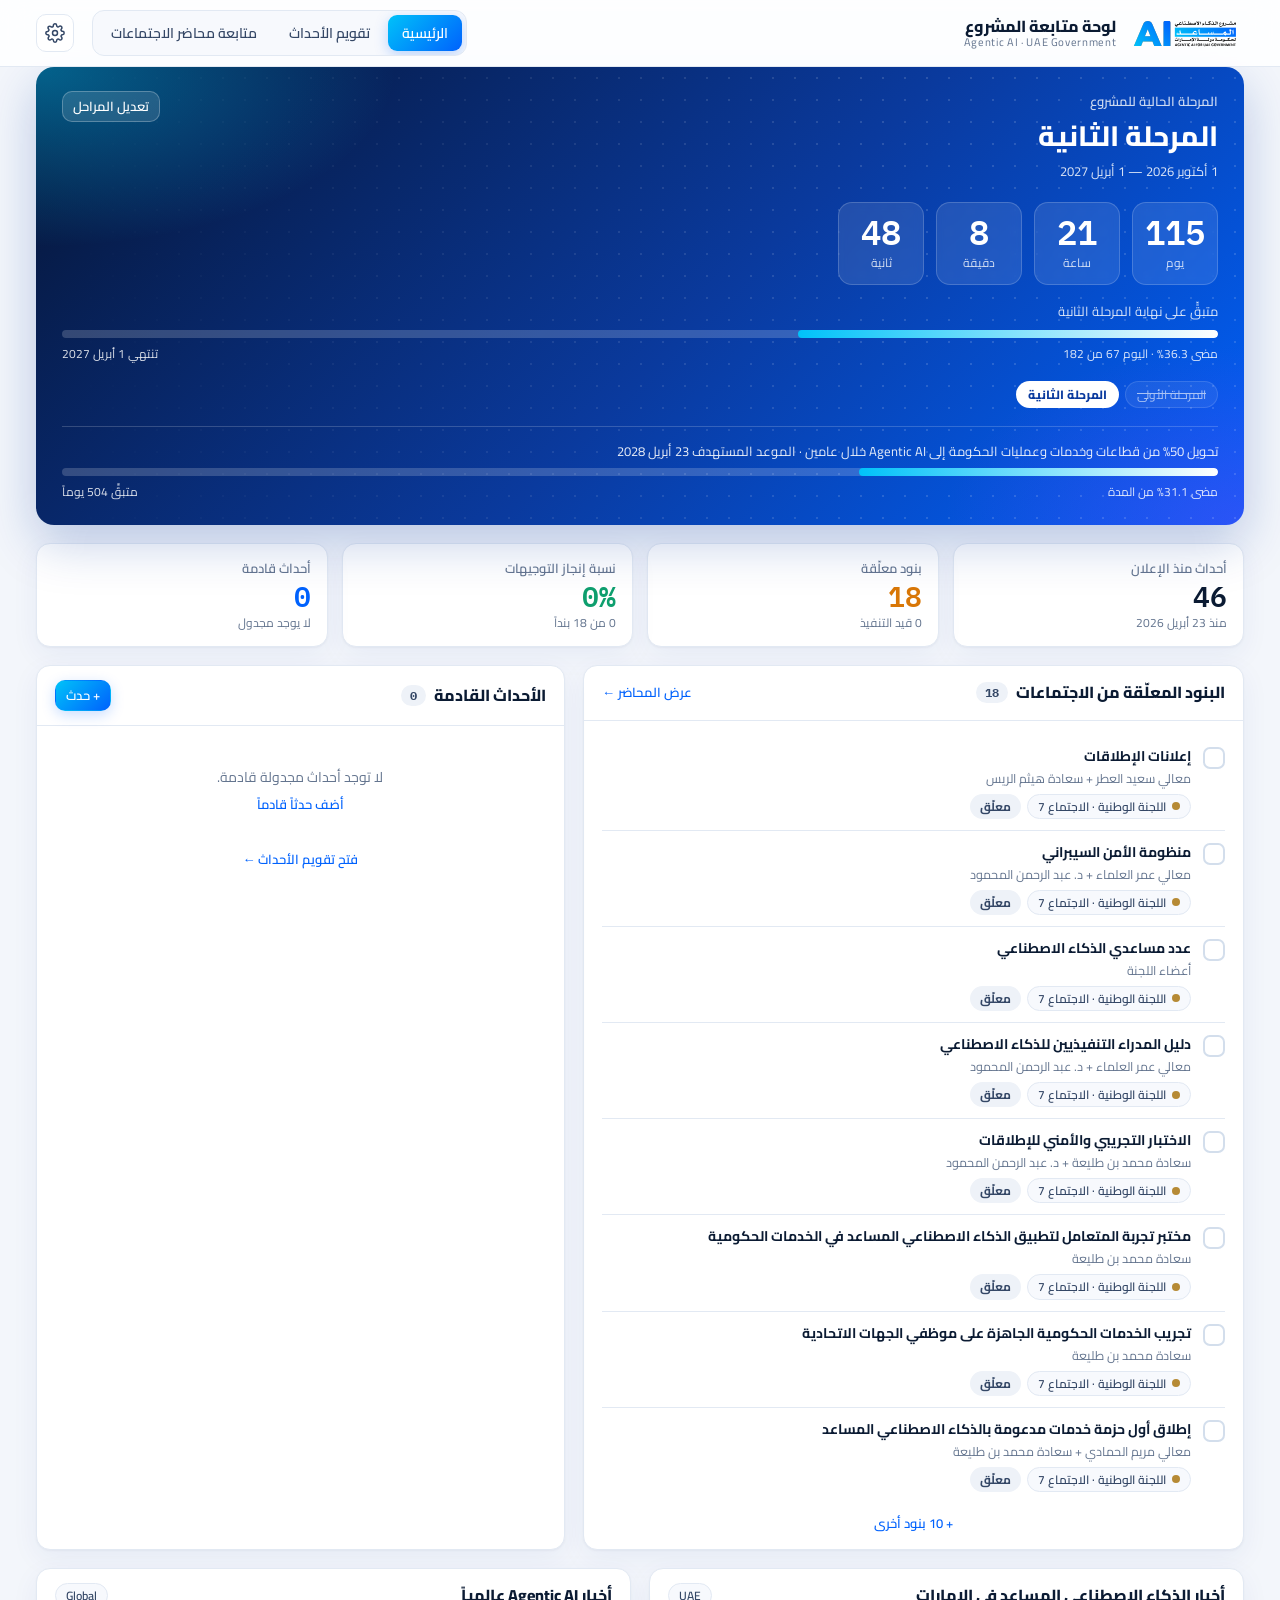
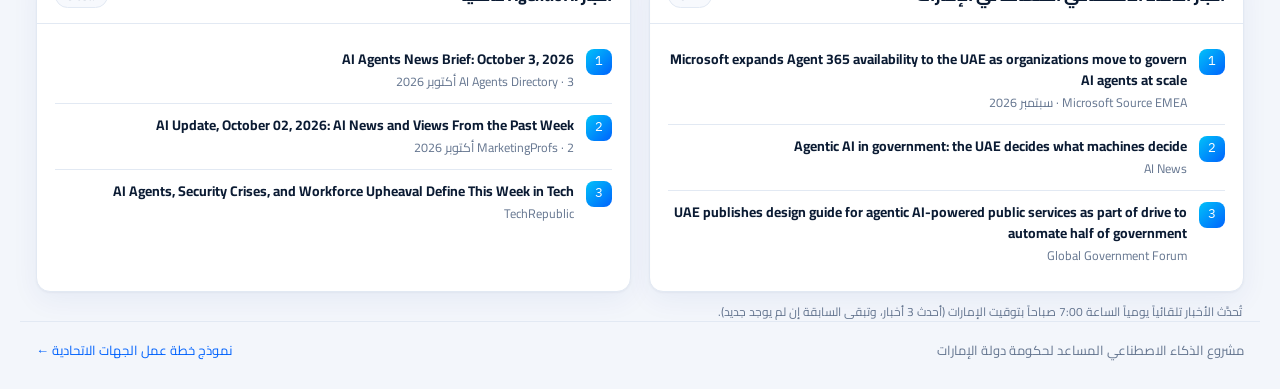
==== index.html @ 9e92b7e0 "Add Agentic AI project dashboard: events calendar, meeting minutes tracker, daily news - Dashboard w" ====
<!DOCTYPE html>
<html lang="ar" dir="rtl">
<head>
<meta charset="UTF-8">
<meta name="viewport" content="width=device-width, initial-scale=1.0">
<title>لوحة متابعة الذكاء الاصطناعي المساعد</title>
<meta name="description" content="لوحة متابعة مشروع الذكاء الاصطناعي المساعد لحكومة دولة الإمارات: تقويم الأحداث، متابعة محاضر الاجتماعات، والأخبار.">
<link rel="icon" href="assets/logo.svg" type="image/svg+xml">
<link rel="preconnect" href="https://fonts.googleapis.com">
<link rel="preconnect" href="https://fonts.gstatic.com" crossorigin>
<link href="https://fonts.googleapis.com/css2?family=Cairo:wght@400;500;600;700;800&family=IBM+Plex+Mono:wght@500;600&display=swap" rel="stylesheet">
<link rel="stylesheet" href="assets/app.css">
</head>
<body>

<header class="topbar">
  <div class="topbar-inner">
    <a class="brand" href="#dashboard" aria-label="الرئيسية">
      <img src="assets/logo.svg" alt="مشروع الذكاء الاصطناعي المساعد">
      <span class="brand-text">
        <strong>لوحة متابعة المشروع</strong>
        <small>Agentic AI · UAE Government</small>
      </span>
    </a>
    <nav class="tabs" role="tablist">
      <a href="#dashboard" data-tab="dashboard">الرئيسية</a>
      <a href="#calendar" data-tab="calendar">تقويم الأحداث</a>
      <a href="#minutes" data-tab="minutes">متابعة محاضر الاجتماعات</a>
    </nav>
    <div class="top-actions">
      <span id="syncBadge" class="sync-badge" hidden></span>
      <button class="icon-btn" id="settingsBtn" title="الإعدادات والبيانات" aria-label="الإعدادات">
        <svg viewBox="0 0 24 24" width="20" height="20" fill="none" stroke="currentColor" stroke-width="1.8" stroke-linecap="round" stroke-linejoin="round"><circle cx="12" cy="12" r="3"/><path d="M19.4 15a1.65 1.65 0 0 0 .33 1.82l.06.06a2 2 0 1 1-2.83 2.83l-.06-.06a1.65 1.65 0 0 0-1.82-.33 1.65 1.65 0 0 0-1 1.51V21a2 2 0 1 1-4 0v-.09a1.65 1.65 0 0 0-1-1.51 1.65 1.65 0 0 0-1.82.33l-.06.06a2 2 0 1 1-2.83-2.83l.06-.06a1.65 1.65 0 0 0 .33-1.82 1.65 1.65 0 0 0-1.51-1H3a2 2 0 1 1 0-4h.09a1.65 1.65 0 0 0 1.51-1 1.65 1.65 0 0 0-.33-1.82l-.06-.06a2 2 0 1 1 2.83-2.83l.06.06a1.65 1.65 0 0 0 1.82.33h.08a1.65 1.65 0 0 0 1-1.51V3a2 2 0 1 1 4 0v.09a1.65 1.65 0 0 0 1 1.51 1.65 1.65 0 0 0 1.82-.33l.06-.06a2 2 0 1 1 2.83 2.83l-.06.06a1.65 1.65 0 0 0-.33 1.82v.08a1.65 1.65 0 0 0 1.51 1H21a2 2 0 1 1 0 4h-.09a1.65 1.65 0 0 0-1.51 1z"/></svg>
      </button>
    </div>
  </div>
</header>

<main id="app" class="wrap">
  <div class="loading">جارٍ التحميل…</div>
</main>

<footer class="foot wrap">
  <span>مشروع الذكاء الاصطناعي المساعد لحكومة دولة الإمارات</span>
  <a href="workflow-form.html">نموذج خطة عمل الجهات الاتحادية ←</a>
</footer>

<dialog id="modal"><form method="dialog" id="modalForm"></form></dialog>
<div id="toast" role="status" aria-live="polite"></div>

<script src="assets/app.js"></script>
</body>
</html>
---- assets/app.css ----
:root{
  --cyan:#00C2F9; --blue:#0062FD; --deep:#0A3A9E;
  --grad:linear-gradient(135deg,#00C2F9 0%,#0062FD 100%);
  --gold:#B68A35;
  --bg:#F3F6FB; --surface:#FFFFFF; --surface-2:#F7F9FD;
  --ink:#0B1B33; --ink-2:#344766; --muted:#64758F;
  --line:#E2E9F3; --line-2:#D3DEEC;
  --ok:#0E9F6E; --warn:#D97706; --danger:#DC2626;
  --ok-bg:#E7F7F0; --warn-bg:#FEF3E2; --pend-bg:#EEF2F8;
  --shadow:0 1px 2px rgba(11,27,51,.04),0 8px 28px rgba(10,58,158,.06);
  --radius:14px;
  --c-national:#B68A35; --c-ministry:#0A3A9E; --c-workshop:#0891B2;
  --c-launch:#0E9F6E; --c-milestone:#7C3AED; --c-event:#EA580C; --c-other:#64748B;
  --sans:'Cairo','Segoe UI',Tahoma,sans-serif;
  --mono:'IBM Plex Mono',ui-monospace,monospace;
  color-scheme:light;
}
@media (prefers-color-scheme:dark){
  :root:not([data-theme="light"]){
    --bg:#070E1C; --surface:#0E1A30; --surface-2:#12213B;
    --ink:#E7EEF9; --ink-2:#BCCAE0; --muted:#8597B3;
    --line:#1E2E4A; --line-2:#29405F;
    --ok-bg:rgba(14,159,110,.16); --warn-bg:rgba(217,119,6,.18); --pend-bg:#17284A;
    --shadow:0 1px 2px rgba(0,0,0,.3),0 8px 28px rgba(0,0,0,.25);
    --c-ministry:#4C7DF0; --c-national:#D3A852; --c-milestone:#A78BFA; --c-other:#94A3B8;
    color-scheme:dark;
  }
}
:root[data-theme="dark"]{
  --bg:#070E1C; --surface:#0E1A30; --surface-2:#12213B;
  --ink:#E7EEF9; --ink-2:#BCCAE0; --muted:#8597B3;
  --line:#1E2E4A; --line-2:#29405F;
  --ok-bg:rgba(14,159,110,.16); --warn-bg:rgba(217,119,6,.18); --pend-bg:#17284A;
  --shadow:0 1px 2px rgba(0,0,0,.3),0 8px 28px rgba(0,0,0,.25);
  --c-ministry:#4C7DF0; --c-national:#D3A852; --c-milestone:#A78BFA; --c-other:#94A3B8;
  color-scheme:dark;
}

*{box-sizing:border-box}
html{scroll-behavior:smooth}
body{margin:0;font-family:var(--sans);background:var(--bg);color:var(--ink);font-size:15px;line-height:1.6;-webkit-font-smoothing:antialiased}
a{color:var(--blue)}
button,input,select,textarea{font:inherit;color:inherit}
.wrap{max-width:1240px;margin:0 auto;padding:0 16px}
.num{font-family:var(--mono);font-variant-numeric:tabular-nums}
[hidden]{display:none!important}

/* ---------- top bar ---------- */
.topbar{position:sticky;top:0;z-index:40;background:color-mix(in srgb,var(--surface) 86%,transparent);backdrop-filter:blur(14px) saturate(160%);-webkit-backdrop-filter:blur(14px) saturate(160%);border-bottom:1px solid var(--line)}
.topbar-inner{max-width:1240px;margin:0 auto;padding:10px 16px;display:flex;align-items:center;gap:18px;flex-wrap:wrap}
.brand{display:flex;align-items:center;gap:12px;text-decoration:none;color:var(--ink);min-width:0}
.brand img{height:40px;width:auto}
.brand-text{display:flex;flex-direction:column;line-height:1.25}
.brand-text strong{font-size:16px;font-weight:800}
.brand-text small{font-size:11px;color:var(--muted);letter-spacing:.06em;direction:ltr;text-align:right}
.tabs{display:flex;gap:4px;background:var(--surface-2);border:1px solid var(--line);padding:4px;border-radius:12px;margin-inline-start:auto;overflow-x:auto;max-width:100%}
.tabs a{white-space:nowrap;text-decoration:none;color:var(--ink-2);font-weight:600;font-size:14px;padding:7px 14px;border-radius:9px;transition:background .15s,color .15s}
.tabs a:hover{color:var(--ink)}
.tabs a.active{background:var(--grad);color:#fff;box-shadow:0 4px 14px rgba(0,98,253,.25)}
.top-actions{display:flex;align-items:center;gap:8px}
.icon-btn{display:inline-grid;place-items:center;width:38px;height:38px;border-radius:10px;border:1px solid var(--line);background:var(--surface);color:var(--ink-2);cursor:pointer}
.icon-btn:hover{color:var(--blue);border-color:var(--line-2)}
.sync-badge{font-size:12px;padding:3px 10px;border-radius:99px;background:var(--pend-bg);color:var(--muted);white-space:nowrap}
.sync-badge.ok{background:var(--ok-bg);color:var(--ok)}
.sync-badge.err{background:#FDECEC;color:var(--danger)}

main{padding-top:22px;padding-bottom:30px;min-height:70vh}
.loading{padding:80px 0;text-align:center;color:var(--muted)}
.foot{display:flex;justify-content:space-between;gap:12px;flex-wrap:wrap;padding-top:18px;padding-bottom:28px;border-top:1px solid var(--line);color:var(--muted);font-size:13px}
.foot a{text-decoration:none}

/* ---------- generic ---------- */
.page-head{display:flex;align-items:flex-end;justify-content:space-between;gap:14px;flex-wrap:wrap;margin-bottom:18px}
.page-head h1{margin:0;font-size:24px;font-weight:800;line-height:1.3}
.page-head p{margin:2px 0 0;color:var(--muted);font-size:14px}
.card{background:var(--surface);border:1px solid var(--line);border-radius:var(--radius);box-shadow:var(--shadow)}
.card-h{display:flex;align-items:center;justify-content:space-between;gap:10px;padding:14px 18px;border-bottom:1px solid var(--line)}
.card-h h2{margin:0;font-size:16px;font-weight:800;display:flex;align-items:center;gap:8px}
.card-b{padding:14px 18px}
.count{font-family:var(--mono);font-size:12px;background:var(--pend-bg);color:var(--ink-2);border-radius:99px;padding:1px 9px}
.btn{display:inline-flex;align-items:center;gap:6px;border:1px solid var(--line-2);background:var(--surface);color:var(--ink);padding:7px 14px;border-radius:10px;font-weight:600;font-size:14px;cursor:pointer;text-decoration:none;white-space:nowrap}
.btn:hover{border-color:var(--blue);color:var(--blue)}
.btn.primary{background:var(--grad);border-color:transparent;color:#fff;box-shadow:0 4px 14px rgba(0,98,253,.22)}
.btn.primary:hover{color:#fff;filter:brightness(1.06)}
.btn.ghost{border-color:transparent;background:transparent;color:var(--blue);padding:6px 8px}
.btn.danger{color:var(--danger)}
.btn.danger:hover{border-color:var(--danger)}
.btn.sm{padding:4px 10px;font-size:13px}
.link{background:none;border:0;color:var(--blue);cursor:pointer;font-weight:600;padding:0;font-size:13px;text-decoration:none}
.empty{color:var(--muted);text-align:center;padding:26px 10px;font-size:14px}
.grid{display:grid;gap:18px}
.chip{display:inline-flex;align-items:center;gap:6px;font-size:12px;font-weight:600;padding:2px 10px;border-radius:99px;border:1px solid var(--line);background:var(--surface-2);color:var(--ink-2);white-space:nowrap}
.dot{width:8px;height:8px;border-radius:50%;flex:0 0 8px;background:var(--c,var(--c-other))}

/* ---------- dashboard ---------- */
.hero{position:relative;overflow:hidden;border-radius:18px;color:#fff;padding:24px 26px;background:
  radial-gradient(600px 300px at 0% 0%,rgba(0,194,249,.45),transparent 60%),
  radial-gradient(500px 300px at 100% 100%,rgba(124,58,237,.35),transparent 60%),
  linear-gradient(135deg,#061433 0%,#0A3A9E 55%,#0062FD 100%);
  box-shadow:0 18px 50px rgba(10,58,158,.25)}
.hero::after{content:"";position:absolute;inset:0;background-image:radial-gradient(rgba(255,255,255,.14) 1px,transparent 1px);background-size:22px 22px;mask-image:linear-gradient(90deg,transparent,#000 70%);pointer-events:none}
.hero>*{position:relative;z-index:1}
.hero-top{display:flex;justify-content:space-between;align-items:flex-start;gap:16px;flex-wrap:wrap}
.hero .eyebrow{font-size:13px;opacity:.8;font-weight:600}
.hero h2{margin:2px 0 0;font-size:28px;font-weight:800}
.hero .range{font-size:13px;opacity:.85;margin-top:2px}
.hero .edit{background:rgba(255,255,255,.12);border:1px solid rgba(255,255,255,.25);color:#fff}
.hero .edit:hover{background:rgba(255,255,255,.2);color:#fff;border-color:rgba(255,255,255,.45)}
.countdown{display:flex;gap:12px;margin:20px 0 16px;flex-wrap:wrap}
.cd-unit{min-width:86px;background:rgba(255,255,255,.1);border:1px solid rgba(255,255,255,.18);border-radius:14px;padding:10px 12px;text-align:center;backdrop-filter:blur(4px)}
.cd-unit b{display:block;font-family:var(--mono);font-size:34px;line-height:1.1;font-weight:600;font-variant-numeric:tabular-nums}
.cd-unit span{font-size:12px;opacity:.8}
.cd-label{font-size:13px;opacity:.85;margin-top:14px}
.bar{height:8px;border-radius:99px;background:rgba(255,255,255,.18);overflow:hidden}
.bar>i{display:block;height:100%;border-radius:99px;background:linear-gradient(90deg,#00C2F9,#fff)}
.bar-meta{display:flex;justify-content:space-between;font-size:12px;opacity:.85;margin-top:6px}
.stages-track{display:flex;gap:6px;margin-top:18px;flex-wrap:wrap}
.stage-pill{font-size:12px;padding:3px 11px;border-radius:99px;background:rgba(255,255,255,.1);border:1px solid rgba(255,255,255,.2)}
.stage-pill.done{opacity:.65;text-decoration:line-through}
.stage-pill.now{background:#fff;color:var(--deep);font-weight:800}
.target{margin-top:18px;padding-top:14px;border-top:1px solid rgba(255,255,255,.18)}
.target .t{font-size:13px;opacity:.9;margin-bottom:6px}

.kpis{display:grid;grid-template-columns:repeat(4,1fr);gap:14px;margin:18px 0}
.kpi{padding:14px 16px}
.kpi .v{font-family:var(--mono);font-size:28px;font-weight:600;line-height:1.2}
.kpi .l{color:var(--muted);font-size:13px;font-weight:600}
.kpi .s{font-size:12px;color:var(--muted)}
.dash-cols{display:grid;grid-template-columns:1.25fr 1fr;gap:18px}
.news-cols{display:grid;grid-template-columns:1fr 1fr;gap:18px;margin-top:18px}

/* lists */
.list{list-style:none;margin:0;padding:0}
.list>li{display:flex;gap:12px;padding:11px 0;border-bottom:1px solid var(--line);align-items:flex-start}
.list>li:last-child{border-bottom:0}
.li-main{flex:1;min-width:0}
.li-title{font-weight:700;font-size:14px;line-height:1.5}
.li-sub{color:var(--muted);font-size:12.5px;margin-top:2px}
.li-meta{display:flex;gap:6px;flex-wrap:wrap;margin-top:5px}
.datebox{flex:0 0 52px;text-align:center;border-radius:10px;border:1px solid var(--line);background:var(--surface-2);padding:4px 0;line-height:1.15}
.datebox b{display:block;font-family:var(--mono);font-size:19px}
.datebox span{font-size:11px;color:var(--muted)}
.in-days{font-size:12px;font-weight:700;color:var(--blue);white-space:nowrap}
.news-item{display:block;text-decoration:none;color:inherit}
.news-item:hover .li-title{color:var(--blue)}
.news-n{flex:0 0 26px;height:26px;border-radius:8px;display:grid;place-items:center;background:var(--grad);color:#fff;font-family:var(--mono);font-size:13px}
.flag{font-size:18px}

/* checkbox */
.tick{appearance:none;-webkit-appearance:none;flex:0 0 22px;width:22px;height:22px;margin:1px 0 0;border-radius:7px;border:2px solid var(--line-2);background:var(--surface);cursor:pointer;display:grid;place-items:center;transition:all .15s}
.tick:hover{border-color:var(--blue)}
.tick:checked{background:var(--ok);border-color:var(--ok)}
.tick:checked::after{content:"";width:6px;height:11px;border:solid #fff;border-width:0 2.5px 2.5px 0;transform:rotate(45deg) translate(-1px,-1px)}
.tick:focus-visible{outline:2px solid var(--blue);outline-offset:2px}

.status{font-size:12px;font-weight:700;padding:2px 10px;border-radius:99px;border:0;cursor:pointer;white-space:nowrap}
.status.pending{background:var(--pend-bg);color:var(--ink-2)}
.status.progress{background:var(--warn-bg);color:var(--warn)}
.status.done{background:var(--ok-bg);color:var(--ok)}

/* ---------- calendar ---------- */
.cal-toolbar{display:flex;align-items:center;gap:10px;flex-wrap:wrap;margin-bottom:14px}
.cal-nav{display:flex;align-items:center;gap:6px}
.cal-nav h2{margin:0 6px;font-size:20px;font-weight:800;min-width:150px;text-align:center}
.seg{display:inline-flex;border:1px solid var(--line);border-radius:10px;overflow:hidden;background:var(--surface)}
.seg button{border:0;background:none;padding:6px 12px;cursor:pointer;font-weight:600;font-size:13px;color:var(--ink-2)}
.seg button.on{background:var(--pend-bg);color:var(--blue)}
.spacer{flex:1}
.month-strip{display:flex;gap:6px;overflow-x:auto;padding-bottom:6px;margin-bottom:12px}
.month-strip button{border:1px solid var(--line);background:var(--surface);border-radius:10px;padding:5px 12px;cursor:pointer;font-weight:600;font-size:13px;white-space:nowrap;color:var(--ink-2)}
.month-strip button .num{font-size:11px;color:var(--muted);margin-inline-start:6px;background:var(--pend-bg);border-radius:99px;padding:0 6px}
.month-strip button.on{border-color:var(--blue);color:var(--blue);background:color-mix(in srgb,var(--blue) 8%,var(--surface))}
.filters{display:flex;gap:6px;flex-wrap:wrap;margin-bottom:14px}
.filters .chip{cursor:pointer;user-select:none}
.filters .chip.off{opacity:.45}
.cal-layout{display:grid;grid-template-columns:1fr 330px;gap:18px;align-items:start}
.cal-grid{display:grid;grid-template-columns:repeat(7,1fr)}
.cal-dow{padding:8px;text-align:center;font-size:12px;font-weight:700;color:var(--muted);border-bottom:1px solid var(--line)}
.cal-cell{min-height:104px;border-bottom:1px solid var(--line);border-inline-start:1px solid var(--line);padding:6px;cursor:pointer;position:relative;transition:background .12s;min-width:0}
.cal-cell:nth-child(7n+1){border-inline-start:0}
.cal-cell:hover{background:var(--surface-2)}
.cal-cell.out{background:repeating-linear-gradient(135deg,transparent 0 6px,color-mix(in srgb,var(--line) 45%,transparent) 6px 7px);cursor:default}
.cal-cell.sel{background:color-mix(in srgb,var(--blue) 7%,var(--surface));box-shadow:inset 0 0 0 2px var(--blue)}
.cal-cell .d{font-family:var(--mono);font-size:13px;font-weight:600;color:var(--ink-2);display:inline-grid;place-items:center;width:26px;height:26px;border-radius:50%}
.cal-cell.today .d{background:var(--grad);color:#fff}
.cal-ev{display:block;font-size:11.5px;line-height:1.35;padding:2px 6px;margin-top:3px;border-radius:6px;background:color-mix(in srgb,var(--c) 13%,transparent);border-inline-start:3px solid var(--c);color:var(--ink);overflow:hidden;white-space:nowrap;text-overflow:ellipsis}
.cal-more{font-size:11px;color:var(--muted);margin-top:2px}
.cal-dots{display:none;gap:3px;flex-wrap:wrap;margin-top:4px}
.side-list .ev{display:flex;gap:10px;padding:10px 0;border-bottom:1px solid var(--line);cursor:pointer}
.side-list .ev:last-child{border-bottom:0}
.side-list .ev:hover .li-title{color:var(--blue)}
.ev-bar{flex:0 0 4px;border-radius:4px;background:var(--c)}
.timeline-month{margin-bottom:18px}
.timeline-month h3{margin:0;padding:10px 18px;font-size:16px;font-weight:800;color:#fff;background:var(--grad);border-radius:var(--radius) var(--radius) 0 0;display:flex;justify-content:space-between}
.timeline-month .card{border-radius:0 0 var(--radius) var(--radius);border-top:0}
.tl-row{display:flex;gap:14px;padding:11px 18px;border-bottom:1px solid var(--line);cursor:pointer;align-items:flex-start}
.tl-row:last-child{border-bottom:0}
.tl-row:hover{background:var(--surface-2)}
.tl-row.future{background:color-mix(in srgb,var(--cyan) 6%,transparent)}
.tl-day{flex:0 0 52px;font-family:var(--mono);font-size:20px;font-weight:600;color:var(--blue);line-height:1.2}

/* ---------- minutes ---------- */
.subtabs{display:flex;gap:8px;margin-bottom:14px;flex-wrap:wrap}
.subtabs button{display:flex;align-items:center;gap:8px;border:1px solid var(--line);background:var(--surface);padding:9px 16px;border-radius:12px;cursor:pointer;font-weight:700;font-size:14px;color:var(--ink-2)}
.subtabs button.on{border-color:transparent;background:var(--grad);color:#fff}
.subtabs button.on .count{background:rgba(255,255,255,.22);color:#fff}
.min-toolbar{display:flex;gap:10px;align-items:center;flex-wrap:wrap;margin-bottom:14px}
.search{flex:1 1 220px;max-width:340px;border:1px solid var(--line);background:var(--surface);border-radius:10px;padding:7px 12px}
.meeting{margin-bottom:18px}
.meeting-h{padding:16px 18px;border-bottom:1px solid var(--line);display:flex;gap:16px;align-items:flex-start;justify-content:space-between;flex-wrap:wrap}
.meeting-h h3{margin:0;font-size:17px;font-weight:800}
.meeting-h .meta{color:var(--muted);font-size:13px;margin-top:2px}
.prog{min-width:200px;flex:0 1 260px}
.prog .bar{background:var(--pend-bg);height:8px}
.prog .bar>i{background:var(--ok)}
.prog .bar-meta{opacity:1;color:var(--muted)}
details.att{font-size:13px;color:var(--ink-2);margin-top:6px}
details.att summary{cursor:pointer;color:var(--blue);font-weight:600}
.items{list-style:none;margin:0;padding:0}
.item{display:grid;grid-template-columns:22px 30px 1fr auto;gap:12px;padding:13px 18px;border-bottom:1px solid var(--line);align-items:start}
.item:last-child{border-bottom:0}
.item .n{font-family:var(--mono);color:var(--muted);font-size:13px;padding-top:2px}
.item .topic{font-weight:800;font-size:14.5px}
.item .dir{font-size:14px;color:var(--ink-2);margin-top:2px}
.item .owners{font-size:12.5px;color:var(--muted);margin-top:6px;display:flex;gap:6px;align-items:center;flex-wrap:wrap}
.item .note{font-size:12.5px;margin-top:6px;padding:6px 10px;border-radius:8px;background:var(--surface-2);border:1px dashed var(--line-2)}
.item.is-done .topic,.item.is-done .dir{color:var(--muted)}
.item.is-done .topic{text-decoration:line-through;text-decoration-color:var(--ok)}
.item-actions{display:flex;flex-direction:column;align-items:flex-end;gap:6px}
.item-actions .row{display:flex;gap:2px}
.meeting-f{padding:10px 18px;border-top:1px solid var(--line);display:flex;gap:8px;flex-wrap:wrap}

/* ---------- modal ---------- */
dialog{border:1px solid var(--line);border-radius:18px;padding:0;width:min(560px,calc(100vw - 32px));background:var(--surface);color:var(--ink);box-shadow:0 30px 80px rgba(0,0,0,.3)}
dialog::backdrop{background:rgba(6,14,32,.55);backdrop-filter:blur(3px)}
.m-h{padding:16px 20px;border-bottom:1px solid var(--line);display:flex;justify-content:space-between;align-items:center}
.m-h h3{margin:0;font-size:17px;font-weight:800}
.m-b{padding:16px 20px;display:grid;gap:12px;max-height:68vh;overflow:auto}
.m-f{padding:12px 20px;border-top:1px solid var(--line);display:flex;gap:8px;justify-content:flex-end;flex-wrap:wrap}
.m-f .spacer{flex:1}
.field{display:grid;gap:4px}
.field label{font-size:13px;font-weight:700;color:var(--ink-2)}
.field small{color:var(--muted);font-size:12px}
.field input,.field select,.field textarea{width:100%;border:1px solid var(--line-2);background:var(--surface-2);border-radius:10px;padding:8px 11px}
.field input:focus,.field select:focus,.field textarea:focus{outline:2px solid color-mix(in srgb,var(--blue) 40%,transparent);border-color:var(--blue)}
.field textarea{min-height:80px;resize:vertical}
.row2{display:grid;grid-template-columns:1fr 1fr;gap:12px}
.stage-row{display:grid;grid-template-columns:1.3fr 1fr 1fr auto;gap:8px;align-items:end}
.section-t{font-weight:800;font-size:14px;margin-top:6px;padding-top:10px;border-top:1px solid var(--line)}
.hint{font-size:12.5px;color:var(--muted);background:var(--surface-2);border:1px solid var(--line);border-radius:10px;padding:8px 12px}
#toast{position:fixed;bottom:20px;left:50%;transform:translate(-50%,30px);background:var(--ink);color:var(--bg);padding:9px 18px;border-radius:12px;font-size:14px;font-weight:600;opacity:0;pointer-events:none;transition:all .25s;z-index:100}
#toast.show{opacity:1;transform:translate(-50%,0)}

/* ---------- responsive ---------- */
@media (max-width:1000px){
  .dash-cols,.cal-layout{grid-template-columns:1fr}
  .kpis{grid-template-columns:repeat(2,1fr)}
}
@media (max-width:720px){
  .topbar-inner{gap:10px}
  .brand img{height:32px}
  .brand-text small{display:none}
  .tabs{order:3;width:100%;margin:0}
  .tabs a{flex:1;text-align:center;padding:7px 8px;font-size:13px}
  .top-actions{margin-inline-start:auto}
  .news-cols{grid-template-columns:1fr}
  .hero{padding:20px 18px}
  .hero h2{font-size:23px}
  .cd-unit{min-width:0;flex:1;padding:8px 4px}
  .cd-unit b{font-size:24px}
  .countdown{gap:8px}
  .cal-cell{min-height:58px;padding:4px}
  .cal-cell .cal-ev,.cal-cell .cal-more{display:none}
  .cal-cell .cal-dots{display:flex}
  .item{grid-template-columns:22px 1fr;gap:10px;padding:12px 14px}
  .item .n{display:none}
  .item-actions{grid-column:2;flex-direction:row;align-items:center;justify-content:space-between}
  .row2,.stage-row{grid-template-columns:1fr}
  .page-head h1{font-size:21px}
}
@media print{
  .topbar,.foot,.btn,.icon-btn,.item-actions .row,.min-toolbar,.subtabs{display:none!important}
  body{background:#fff}
  .card{box-shadow:none}
}
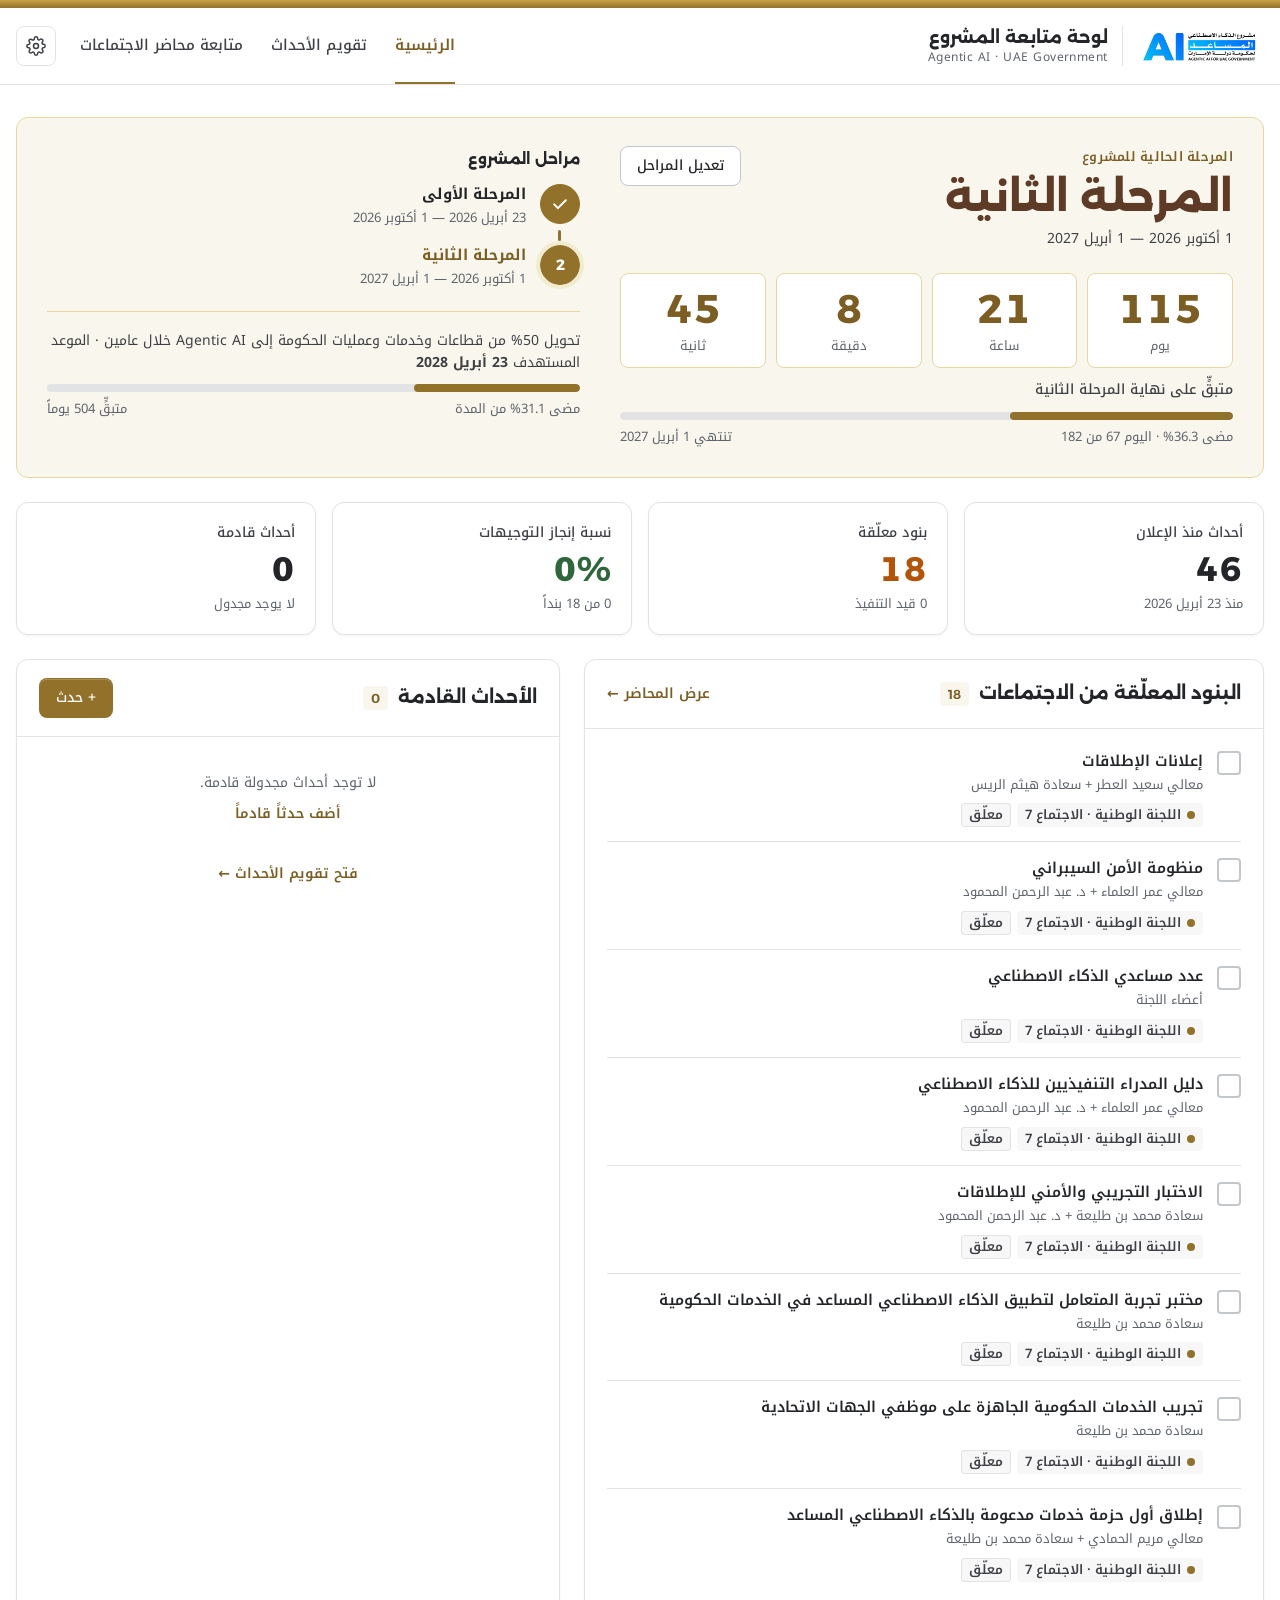
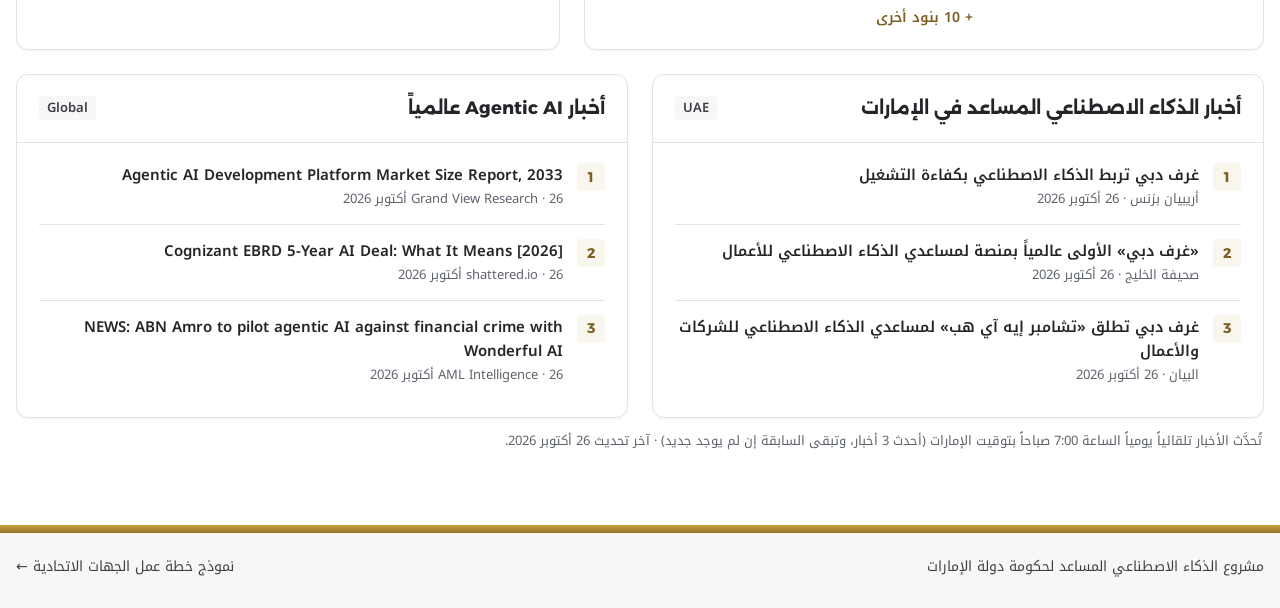
==== commit e4a9f091: "Redesign dashboard to the UAE Government Design System (AEGOV) - AEGOV gold/black palette from @aego" ====
--- a/index.html
+++ b/index.html
@@ -4,11 +4,12 @@
 <meta charset="UTF-8">
 <meta name="viewport" content="width=device-width, initial-scale=1.0">
 <title>لوحة متابعة الذكاء الاصطناعي المساعد</title>
+<meta name="claude:viewport-fit-sides" content="cover">
 <meta name="description" content="لوحة متابعة مشروع الذكاء الاصطناعي المساعد لحكومة دولة الإمارات: تقويم الأحداث، متابعة محاضر الاجتماعات، والأخبار.">
 <link rel="icon" href="assets/logo.svg" type="image/svg+xml">
 <link rel="preconnect" href="https://fonts.googleapis.com">
 <link rel="preconnect" href="https://fonts.gstatic.com" crossorigin>
-<link href="https://fonts.googleapis.com/css2?family=Cairo:wght@400;500;600;700;800&family=IBM+Plex+Mono:wght@500;600&display=swap" rel="stylesheet">
+<link href="https://fonts.googleapis.com/css2?family=Alexandria:wght@400;500;600;700;800&family=Noto+Kufi+Arabic:wght@400;500;600;700&display=swap" rel="stylesheet">
 <link rel="stylesheet" href="assets/app.css">
 </head>
 <body>
@@ -40,9 +41,11 @@
   <div class="loading">جارٍ التحميل…</div>
 </main>
 
-<footer class="foot wrap">
-  <span>مشروع الذكاء الاصطناعي المساعد لحكومة دولة الإمارات</span>
-  <a href="workflow-form.html">نموذج خطة عمل الجهات الاتحادية ←</a>
+<footer class="foot-band">
+  <div class="foot wrap">
+    <span>مشروع الذكاء الاصطناعي المساعد لحكومة دولة الإمارات</span>
+    <a href="workflow-form.html">نموذج خطة عمل الجهات الاتحادية ←</a>
+  </div>
 </footer>
 
 <dialog id="modal"><form method="dialog" id="modalForm"></form></dialog>
--- a/assets/app.css
+++ b/assets/app.css
@@ -1,285 +1,371 @@
+/* Styled after the UAE Government Design System (AEGOV, designsystem.gov.ae, @aegov/design-system 3.x):
+   aegold primary, aeblack neutrals, Alexandria headings + Noto Kufi Arabic body,
+   gold header/footer bars, underline tabs, 4px badges, 12px cards, 48px buttons. */
 :root{
-  --cyan:#00C2F9; --blue:#0062FD; --deep:#0A3A9E;
-  --grad:linear-gradient(135deg,#00C2F9 0%,#0062FD 100%);
-  --gold:#B68A35;
-  --bg:#F3F6FB; --surface:#FFFFFF; --surface-2:#F7F9FD;
-  --ink:#0B1B33; --ink-2:#344766; --muted:#64758F;
-  --line:#E2E9F3; --line-2:#D3DEEC;
-  --ok:#0E9F6E; --warn:#D97706; --danger:#DC2626;
-  --ok-bg:#E7F7F0; --warn-bg:#FEF3E2; --pend-bg:#EEF2F8;
-  --shadow:0 1px 2px rgba(11,27,51,.04),0 8px 28px rgba(10,58,158,.06);
-  --radius:14px;
-  --c-national:#B68A35; --c-ministry:#0A3A9E; --c-workshop:#0891B2;
-  --c-launch:#0E9F6E; --c-milestone:#7C3AED; --c-event:#EA580C; --c-other:#64748B;
-  --sans:'Cairo','Segoe UI',Tahoma,sans-serif;
-  --mono:'IBM Plex Mono',ui-monospace,monospace;
+  /* AEGOV brand scales (OKLCH, from the official package) */
+  --aegold-50:oklch(0.975 0.013 97.4); --aegold-100:oklch(0.940 0.039 97.4); --aegold-200:oklch(0.879 0.071 94.2);
+  --aegold-300:oklch(0.802 0.104 91.1); --aegold-400:oklch(0.734 0.121 85.9); --aegold-500:oklch(0.660 0.114 80.7);
+  --aegold-600:oklch(0.570 0.097 84.4); --aegold-700:oklch(0.501 0.084 81.0); --aegold-800:oklch(0.428 0.069 57.1);
+  --aegold-900:oklch(0.387 0.058 52.0); --aegold-950:oklch(0.264 0.043 46.9);
+
+  /* semantic tokens — light */
+  --bg:oklch(1 0 0);
+  --surface:oklch(1 0 0);
+  --surface-2:oklch(0.976 0 0);            /* aeblack-50 */
+  --line:oklch(0.915 0.003 247.9);         /* aeblack-100 */
+  --line-2:oklch(0.826 0.008 260.7);       /* aeblack-200 */
+  --fg:oklch(0.264 0.006 258.4);           /* aeblack-800 */
+  --fg-2:oklch(0.372 0.011 271.1);         /* aeblack-700 */
+  --muted:oklch(0.502 0.016 262.3);        /* aeblack-500 */
+  --accent:var(--aegold-600);
+  --accent-hover:var(--aegold-500);
+  --accent-fg:var(--aegold-700);           /* gold text on white */
+  --accent-strong:var(--aegold-900);
+  --accent-soft:var(--aegold-50);
+  --accent-soft-2:var(--aegold-100);
+  --accent-line:var(--aegold-200);
+  --on-accent:oklch(1 0 0);
+  --focus:oklch(0.665 0.154 60.2);         /* camel-600, AEGOV focus ring */
+  --ok:oklch(0.461 0.090 149.4);   --ok-bg:oklch(0.978 0.011 149.9);     /* aegreen 700/50 */
+  --warn:oklch(0.555 0.142 50.4);  --warn-bg:oklch(0.987 0.021 95.3);    /* camel 700/50 */
+  --danger:oklch(0.584 0.199 27.5);--danger-bg:oklch(0.971 0.013 17.4); /* aered 600/50 */
+  --toast-bg:oklch(0.230 0.008 264.4); --toast-fg:oklch(1 0 0);
+  --scrim:oklch(0.169 0.006 271 / .55);
+  --shadow:0 1px 2px oklch(0.2 0 0 / .05);
+  --shadow-lg:0 20px 25px -5px var(--aegold-100),0 8px 10px -6px var(--aegold-100);
+
+  /* event categories (AEGOV palettes) */
+  --c-national:var(--aegold-600);
+  --c-ministry:oklch(0.372 0.011 271.1);   /* aeblack-700 */
+  --c-workshop:oklch(0.623 0.143 240.2);   /* seablue-600 */
+  --c-launch:oklch(0.581 0.122 148.5);     /* aegreen-600 */
+  --c-milestone:oklch(0.518 0.226 323.9);  /* fuchsia-700 */
+  --c-event:oklch(0.624 0.198 36.0);       /* desert-600 */
+  --c-other:oklch(0.711 0.035 256.8);      /* slate-400 */
+
+  --font-heading:'Alexandria','Helvetica Neue',ui-sans-serif,system-ui,sans-serif;
+  --font-body:'Noto Kufi Arabic','Helvetica Neue',ui-sans-serif,system-ui,sans-serif;
+  --r-sm:.25rem; --r-lg:.5rem; --r-xl:.75rem;
   color-scheme:light;
 }
 @media (prefers-color-scheme:dark){
   :root:not([data-theme="light"]){
-    --bg:#070E1C; --surface:#0E1A30; --surface-2:#12213B;
-    --ink:#E7EEF9; --ink-2:#BCCAE0; --muted:#8597B3;
-    --line:#1E2E4A; --line-2:#29405F;
-    --ok-bg:rgba(14,159,110,.16); --warn-bg:rgba(217,119,6,.18); --pend-bg:#17284A;
-    --shadow:0 1px 2px rgba(0,0,0,.3),0 8px 28px rgba(0,0,0,.25);
-    --c-ministry:#4C7DF0; --c-national:#D3A852; --c-milestone:#A78BFA; --c-other:#94A3B8;
+    --bg:oklch(0.169 0.006 271.0); --surface:oklch(0.205 0.008 264.4); --surface-2:oklch(0.235 0.008 264.4);
+    --line:oklch(0.300 0.010 264); --line-2:oklch(0.372 0.011 271.1);
+    --fg:oklch(0.955 0 0); --fg-2:oklch(0.860 0.006 260); --muted:oklch(0.690 0.012 261.8);
+    --accent:var(--aegold-400); --accent-hover:var(--aegold-300); --accent-fg:var(--aegold-300); --accent-strong:var(--aegold-200);
+    --accent-soft:oklch(0.235 0.025 60); --accent-soft-2:var(--aegold-950); --accent-line:var(--aegold-800);
+    --on-accent:oklch(0.169 0.006 271.0); --focus:oklch(0.836 0.163 86.0);
+    --ok:oklch(0.722 0.112 149.8); --ok-bg:oklch(0.238 0.040 151.6);
+    --warn:oklch(0.836 0.163 86.0); --warn-bg:oklch(0.279 0.072 46.6);
+    --danger:oklch(0.719 0.151 24.0); --danger-bg:oklch(0.258 0.082 26.8);
+    --toast-bg:oklch(0.955 0 0); --toast-fg:oklch(0.169 0.006 271.0);
+    --shadow:0 1px 2px oklch(0 0 0 / .3); --shadow-lg:0 20px 25px -5px oklch(0 0 0 / .35);
+    --c-ministry:oklch(0.826 0.008 260.7); --c-national:var(--aegold-400); --c-milestone:oklch(0.748 0.207 322.2);
     color-scheme:dark;
   }
 }
 :root[data-theme="dark"]{
-  --bg:#070E1C; --surface:#0E1A30; --surface-2:#12213B;
-  --ink:#E7EEF9; --ink-2:#BCCAE0; --muted:#8597B3;
-  --line:#1E2E4A; --line-2:#29405F;
-  --ok-bg:rgba(14,159,110,.16); --warn-bg:rgba(217,119,6,.18); --pend-bg:#17284A;
-  --shadow:0 1px 2px rgba(0,0,0,.3),0 8px 28px rgba(0,0,0,.25);
-  --c-ministry:#4C7DF0; --c-national:#D3A852; --c-milestone:#A78BFA; --c-other:#94A3B8;
+  --bg:oklch(0.169 0.006 271.0); --surface:oklch(0.205 0.008 264.4); --surface-2:oklch(0.235 0.008 264.4);
+  --line:oklch(0.300 0.010 264); --line-2:oklch(0.372 0.011 271.1);
+  --fg:oklch(0.955 0 0); --fg-2:oklch(0.860 0.006 260); --muted:oklch(0.690 0.012 261.8);
+  --accent:var(--aegold-400); --accent-hover:var(--aegold-300); --accent-fg:var(--aegold-300); --accent-strong:var(--aegold-200);
+  --accent-soft:oklch(0.235 0.025 60); --accent-soft-2:var(--aegold-950); --accent-line:var(--aegold-800);
+  --on-accent:oklch(0.169 0.006 271.0); --focus:oklch(0.836 0.163 86.0);
+  --ok:oklch(0.722 0.112 149.8); --ok-bg:oklch(0.238 0.040 151.6);
+  --warn:oklch(0.836 0.163 86.0); --warn-bg:oklch(0.279 0.072 46.6);
+  --danger:oklch(0.719 0.151 24.0); --danger-bg:oklch(0.258 0.082 26.8);
+  --toast-bg:oklch(0.955 0 0); --toast-fg:oklch(0.169 0.006 271.0);
+  --shadow:0 1px 2px oklch(0 0 0 / .3); --shadow-lg:0 20px 25px -5px oklch(0 0 0 / .35);
+  --c-ministry:oklch(0.826 0.008 260.7); --c-national:var(--aegold-400); --c-milestone:oklch(0.748 0.207 322.2);
   color-scheme:dark;
 }
 
 *{box-sizing:border-box}
-html{scroll-behavior:smooth}
-body{margin:0;font-family:var(--sans);background:var(--bg);color:var(--ink);font-size:15px;line-height:1.6;-webkit-font-smoothing:antialiased}
-a{color:var(--blue)}
+html{-webkit-tap-highlight-color:transparent}
+body{margin:0;font-family:var(--font-body);background:var(--bg);color:var(--fg);font-size:15px;line-height:1.75;-webkit-font-smoothing:antialiased}
+h1,h2,h3,h4{font-family:var(--font-heading);text-wrap:balance}
+a{color:var(--accent-fg);text-underline-offset:2px}
+a:hover{color:var(--accent-hover)}
+:focus-visible{outline:2px solid var(--focus);outline-offset:2px}
 button,input,select,textarea{font:inherit;color:inherit}
-.wrap{max-width:1240px;margin:0 auto;padding:0 16px}
-.num{font-family:var(--mono);font-variant-numeric:tabular-nums}
+.wrap{max-width:1280px;margin:0 auto;padding-left:max(16px,env(safe-area-inset-left,0px));padding-right:max(16px,env(safe-area-inset-right,0px))}
+.num{font-family:var(--font-heading);font-variant-numeric:tabular-nums}
 [hidden]{display:none!important}
 
-/* ---------- top bar ---------- */
-.topbar{position:sticky;top:0;z-index:40;background:color-mix(in srgb,var(--surface) 86%,transparent);backdrop-filter:blur(14px) saturate(160%);-webkit-backdrop-filter:blur(14px) saturate(160%);border-bottom:1px solid var(--line)}
-.topbar-inner{max-width:1240px;margin:0 auto;padding:10px 16px;display:flex;align-items:center;gap:18px;flex-wrap:wrap}
-.brand{display:flex;align-items:center;gap:12px;text-decoration:none;color:var(--ink);min-width:0}
-.brand img{height:40px;width:auto}
-.brand-text{display:flex;flex-direction:column;line-height:1.25}
-.brand-text strong{font-size:16px;font-weight:800}
-.brand-text small{font-size:11px;color:var(--muted);letter-spacing:.06em;direction:ltr;text-align:right}
-.tabs{display:flex;gap:4px;background:var(--surface-2);border:1px solid var(--line);padding:4px;border-radius:12px;margin-inline-start:auto;overflow-x:auto;max-width:100%}
-.tabs a{white-space:nowrap;text-decoration:none;color:var(--ink-2);font-weight:600;font-size:14px;padding:7px 14px;border-radius:9px;transition:background .15s,color .15s}
-.tabs a:hover{color:var(--ink)}
-.tabs a.active{background:var(--grad);color:#fff;box-shadow:0 4px 14px rgba(0,98,253,.25)}
+/* ---------- header (aegov-header: gold gradient bar on top) ---------- */
+body::before{content:"";position:fixed;inset:0 0 auto;height:env(safe-area-inset-top,0px);z-index:50;background:var(--surface)}
+.topbar{position:sticky;top:env(safe-area-inset-top,0px);z-index:40;background:var(--surface);border-bottom:1px solid var(--line);padding-top:.5rem}
+.topbar::before{content:"";position:absolute;top:0;inset-inline:0;height:.5rem;background:linear-gradient(to bottom,var(--aegold-400),var(--aegold-600))}
+.topbar-inner{max-width:1280px;margin:0 auto;padding-left:max(16px,env(safe-area-inset-left,0px));padding-right:max(16px,env(safe-area-inset-right,0px));display:flex;align-items:center;gap:24px;flex-wrap:wrap;min-height:76px}
+.brand{display:flex;align-items:center;gap:14px;text-decoration:none;color:var(--fg);min-width:0}
+.brand:hover{color:var(--fg)}
+.brand img{height:44px;width:auto}
+.brand-text{display:flex;flex-direction:column;line-height:1.35;padding-inline-start:14px;border-inline-start:1px solid var(--line)}
+.brand-text strong{font-family:var(--font-heading);font-size:17px;font-weight:700}
+.brand-text small{font-size:12px;color:var(--muted);letter-spacing:.04em;direction:ltr;text-align:right}
+/* aegov-tab: underline tabs */
+.tabs{display:flex;gap:28px;align-self:stretch;margin-inline-start:auto;overflow-x:auto;max-width:100%;scrollbar-width:none}
+.tabs a{display:inline-flex;align-items:center;white-space:nowrap;text-decoration:none;color:var(--fg-2);font-weight:500;font-size:15px;border-bottom:3px solid transparent;margin-bottom:-1px;transition:color .3s,border-color .3s}
+.tabs a:hover{color:var(--fg);border-bottom-color:var(--accent-hover)}
+.tabs a.active{color:var(--accent-fg);border-bottom-color:var(--accent);font-weight:600}
 .top-actions{display:flex;align-items:center;gap:8px}
-.icon-btn{display:inline-grid;place-items:center;width:38px;height:38px;border-radius:10px;border:1px solid var(--line);background:var(--surface);color:var(--ink-2);cursor:pointer}
-.icon-btn:hover{color:var(--blue);border-color:var(--line-2)}
-.sync-badge{font-size:12px;padding:3px 10px;border-radius:99px;background:var(--pend-bg);color:var(--muted);white-space:nowrap}
+.icon-btn{display:inline-grid;place-items:center;width:40px;height:40px;border-radius:var(--r-lg);border:1px solid var(--line);background:var(--surface);color:var(--fg-2);cursor:pointer;font-size:16px;transition:background .3s,color .3s}
+.icon-btn:hover{background:var(--accent-soft);color:var(--accent-fg);border-color:var(--accent-line)}
+.sync-badge{font-size:12px;font-weight:600;padding:2px 8px;border-radius:var(--r-sm);background:var(--surface-2);color:var(--muted);white-space:nowrap}
 .sync-badge.ok{background:var(--ok-bg);color:var(--ok)}
-.sync-badge.err{background:#FDECEC;color:var(--danger)}
-
-main{padding-top:22px;padding-bottom:30px;min-height:70vh}
+.sync-badge.err{background:var(--danger-bg);color:var(--danger)}
+
+main{padding-block:32px 48px;min-height:70vh}
 .loading{padding:80px 0;text-align:center;color:var(--muted)}
-.foot{display:flex;justify-content:space-between;gap:12px;flex-wrap:wrap;padding-top:18px;padding-bottom:28px;border-top:1px solid var(--line);color:var(--muted);font-size:13px}
-.foot a{text-decoration:none}
+
+/* ---------- footer (aegov-footer) ---------- */
+.foot-band{position:relative;background:var(--surface-2);padding-top:.5rem;margin-top:24px}
+.foot-band::before{content:"";position:absolute;top:0;inset-inline:0;height:.5rem;background:linear-gradient(to bottom,var(--aegold-400),var(--aegold-600))}
+.foot{display:flex;justify-content:space-between;align-items:center;gap:12px;flex-wrap:wrap;padding-block:22px 28px;color:var(--fg-2);font-size:14px}
+.foot a{color:var(--fg-2);text-decoration:none}
+.foot a:hover{color:var(--accent-fg)}
 
 /* ---------- generic ---------- */
-.page-head{display:flex;align-items:flex-end;justify-content:space-between;gap:14px;flex-wrap:wrap;margin-bottom:18px}
-.page-head h1{margin:0;font-size:24px;font-weight:800;line-height:1.3}
-.page-head p{margin:2px 0 0;color:var(--muted);font-size:14px}
-.card{background:var(--surface);border:1px solid var(--line);border-radius:var(--radius);box-shadow:var(--shadow)}
-.card-h{display:flex;align-items:center;justify-content:space-between;gap:10px;padding:14px 18px;border-bottom:1px solid var(--line)}
-.card-h h2{margin:0;font-size:16px;font-weight:800;display:flex;align-items:center;gap:8px}
-.card-b{padding:14px 18px}
-.count{font-family:var(--mono);font-size:12px;background:var(--pend-bg);color:var(--ink-2);border-radius:99px;padding:1px 9px}
-.btn{display:inline-flex;align-items:center;gap:6px;border:1px solid var(--line-2);background:var(--surface);color:var(--ink);padding:7px 14px;border-radius:10px;font-weight:600;font-size:14px;cursor:pointer;text-decoration:none;white-space:nowrap}
-.btn:hover{border-color:var(--blue);color:var(--blue)}
-.btn.primary{background:var(--grad);border-color:transparent;color:#fff;box-shadow:0 4px 14px rgba(0,98,253,.22)}
-.btn.primary:hover{color:#fff;filter:brightness(1.06)}
-.btn.ghost{border-color:transparent;background:transparent;color:var(--blue);padding:6px 8px}
-.btn.danger{color:var(--danger)}
-.btn.danger:hover{border-color:var(--danger)}
-.btn.sm{padding:4px 10px;font-size:13px}
-.link{background:none;border:0;color:var(--blue);cursor:pointer;font-weight:600;padding:0;font-size:13px;text-decoration:none}
-.empty{color:var(--muted);text-align:center;padding:26px 10px;font-size:14px}
-.grid{display:grid;gap:18px}
-.chip{display:inline-flex;align-items:center;gap:6px;font-size:12px;font-weight:600;padding:2px 10px;border-radius:99px;border:1px solid var(--line);background:var(--surface-2);color:var(--ink-2);white-space:nowrap}
+.page-head{display:flex;align-items:flex-end;justify-content:space-between;gap:16px;flex-wrap:wrap;margin-bottom:24px}
+.page-head h1{margin:0;font-size:clamp(26px,3vw,34px);font-weight:800;line-height:1.25}
+.page-head p{margin:6px 0 0;color:var(--muted);font-size:15px}
+.card{background:var(--surface);border:1px solid var(--line);border-radius:var(--r-xl);box-shadow:var(--shadow);min-width:0}
+.card-h{display:flex;align-items:center;justify-content:space-between;gap:10px;padding:18px 22px;border-bottom:1px solid var(--line)}
+.card-h h2{margin:0;font-size:18px;font-weight:700;display:flex;align-items:center;gap:10px}
+.card-b{padding:6px 22px 18px}
+.count{font-family:var(--font-heading);font-size:13px;font-weight:600;background:var(--accent-soft);color:var(--accent-fg);border-radius:var(--r-sm);padding:0 8px;line-height:24px}
+/* aegov-btn */
+.btn{display:inline-flex;align-items:center;justify-content:center;gap:8px;height:48px;padding-inline:24px;border-radius:var(--r-lg);border:1px solid var(--line-2);background:var(--surface);color:var(--fg);font-weight:500;font-size:15px;cursor:pointer;text-decoration:none;white-space:nowrap;transition:background-color .3s,color .3s,border-color .3s}
+.btn:hover{background:var(--surface-2);color:var(--fg)}
+.btn.primary{background:var(--accent);border-color:transparent;color:var(--on-accent);box-shadow:inset 0 1px oklch(1 0 0 / .2)}
+.btn.primary:hover{background:var(--accent-hover);color:var(--on-accent)}
+.btn.ghost{border-color:transparent;background:transparent;color:var(--accent-fg);height:auto;padding:6px 10px}
+.btn.ghost:hover{background:var(--accent-soft)}
+.btn.danger{color:var(--danger);border-color:var(--danger)}
+.btn.danger:hover{background:var(--danger-bg)}
+.btn.sm{height:40px;padding-inline:16px;font-size:14px}
+.link{white-space:nowrap;background:none;border:0;color:var(--accent-fg);cursor:pointer;font-weight:600;padding:0;font-size:14px;text-decoration:none}
+.link:hover{text-decoration:underline;color:var(--accent-hover)}
+.empty{color:var(--muted);text-align:center;padding:28px 10px;font-size:14px}
+/* aegov-badge */
+.chip{display:inline-flex;align-items:center;gap:6px;font-size:13px;font-weight:600;line-height:24px;padding:0 8px;border-radius:var(--r-sm);background:var(--surface-2);color:var(--fg-2);white-space:nowrap}
+.chip.gold{background:var(--accent-soft);color:var(--accent-fg)}
 .dot{width:8px;height:8px;border-radius:50%;flex:0 0 8px;background:var(--c,var(--c-other))}
-
-/* ---------- dashboard ---------- */
-.hero{position:relative;overflow:hidden;border-radius:18px;color:#fff;padding:24px 26px;background:
-  radial-gradient(600px 300px at 0% 0%,rgba(0,194,249,.45),transparent 60%),
-  radial-gradient(500px 300px at 100% 100%,rgba(124,58,237,.35),transparent 60%),
-  linear-gradient(135deg,#061433 0%,#0A3A9E 55%,#0062FD 100%);
-  box-shadow:0 18px 50px rgba(10,58,158,.25)}
-.hero::after{content:"";position:absolute;inset:0;background-image:radial-gradient(rgba(255,255,255,.14) 1px,transparent 1px);background-size:22px 22px;mask-image:linear-gradient(90deg,transparent,#000 70%);pointer-events:none}
-.hero>*{position:relative;z-index:1}
+.ico{width:16px;height:16px;flex:0 0 16px;fill:none;stroke:currentColor;stroke-width:1.8;stroke-linecap:round;stroke-linejoin:round}
+
+/* ---------- dashboard: stage panel (aegov-hero, static) ---------- */
+.hero{background:var(--accent-soft);border:1px solid var(--accent-line);border-radius:var(--r-xl);padding:28px 30px;display:grid;grid-template-columns:minmax(0,1.15fr) minmax(0,1fr);gap:28px 40px}
 .hero-top{display:flex;justify-content:space-between;align-items:flex-start;gap:16px;flex-wrap:wrap}
-.hero .eyebrow{font-size:13px;opacity:.8;font-weight:600}
-.hero h2{margin:2px 0 0;font-size:28px;font-weight:800}
-.hero .range{font-size:13px;opacity:.85;margin-top:2px}
-.hero .edit{background:rgba(255,255,255,.12);border:1px solid rgba(255,255,255,.25);color:#fff}
-.hero .edit:hover{background:rgba(255,255,255,.2);color:#fff;border-color:rgba(255,255,255,.45)}
-.countdown{display:flex;gap:12px;margin:20px 0 16px;flex-wrap:wrap}
-.cd-unit{min-width:86px;background:rgba(255,255,255,.1);border:1px solid rgba(255,255,255,.18);border-radius:14px;padding:10px 12px;text-align:center;backdrop-filter:blur(4px)}
-.cd-unit b{display:block;font-family:var(--mono);font-size:34px;line-height:1.1;font-weight:600;font-variant-numeric:tabular-nums}
-.cd-unit span{font-size:12px;opacity:.8}
-.cd-label{font-size:13px;opacity:.85;margin-top:14px}
-.bar{height:8px;border-radius:99px;background:rgba(255,255,255,.18);overflow:hidden}
-.bar>i{display:block;height:100%;border-radius:99px;background:linear-gradient(90deg,#00C2F9,#fff)}
-.bar-meta{display:flex;justify-content:space-between;font-size:12px;opacity:.85;margin-top:6px}
-.stages-track{display:flex;gap:6px;margin-top:18px;flex-wrap:wrap}
-.stage-pill{font-size:12px;padding:3px 11px;border-radius:99px;background:rgba(255,255,255,.1);border:1px solid rgba(255,255,255,.2)}
-.stage-pill.done{opacity:.65;text-decoration:line-through}
-.stage-pill.now{background:#fff;color:var(--deep);font-weight:800}
-.target{margin-top:18px;padding-top:14px;border-top:1px solid rgba(255,255,255,.18)}
-.target .t{font-size:13px;opacity:.9;margin-bottom:6px}
-
-.kpis{display:grid;grid-template-columns:repeat(4,1fr);gap:14px;margin:18px 0}
-.kpi{padding:14px 16px}
-.kpi .v{font-family:var(--mono);font-size:28px;font-weight:600;line-height:1.2}
-.kpi .l{color:var(--muted);font-size:13px;font-weight:600}
-.kpi .s{font-size:12px;color:var(--muted)}
-.dash-cols{display:grid;grid-template-columns:1.25fr 1fr;gap:18px}
-.news-cols{display:grid;grid-template-columns:1fr 1fr;gap:18px;margin-top:18px}
+.hero .eyebrow{font-size:13px;font-weight:600;color:var(--accent-fg);letter-spacing:.02em}
+.hero h2{margin:4px 0 0;font-size:clamp(28px,3.4vw,40px);font-weight:800;color:var(--accent-strong);line-height:1.2}
+.hero .range{font-size:14px;color:var(--fg-2);margin-top:6px}
+.countdown{display:grid;grid-template-columns:repeat(4,1fr);gap:10px;margin:22px 0 10px}
+.cd-unit{background:var(--surface);border:1px solid var(--accent-line);border-radius:var(--r-lg);padding:12px 6px 8px;text-align:center}
+.cd-unit b{display:block;font-family:var(--font-heading);font-size:clamp(28px,3.4vw,40px);line-height:1.15;font-weight:700;color:var(--accent-fg);font-variant-numeric:tabular-nums}
+.cd-unit span{font-size:13px;color:var(--muted)}
+.cd-label{font-size:14px;color:var(--fg-2);font-weight:500}
+.bar{height:8px;border-radius:99px;background:var(--line);overflow:hidden}
+.bar>i{display:block;height:100%;border-radius:99px;background:var(--accent);transition:width .6s}
+.bar-meta{display:flex;justify-content:space-between;gap:10px;font-size:13px;color:var(--muted);margin-top:6px}
+.hero-side{display:flex;flex-direction:column;gap:22px;min-width:0}
+.hero-side h3{margin:0 0 12px;font-size:15px;font-weight:700;color:var(--fg)}
+/* aegov-step (vertical) */
+.steps{list-style:none;margin:0;padding:0;display:grid;gap:0}
+.step{position:relative;display:grid;grid-template-columns:40px 1fr;gap:4px 14px;padding-bottom:18px}
+.step:last-child{padding-bottom:0}
+.step:not(:last-child)::after{content:"";position:absolute;inset-inline-start:19px;top:46px;bottom:4px;width:3px;border-radius:3px;background:var(--line-2)}
+.step.done:not(:last-child)::after{background:var(--accent)}
+.step-badge{grid-row:span 2;display:grid;place-items:center;width:40px;height:40px;border-radius:50%;border:1px solid var(--line-2);background:var(--surface);font-family:var(--font-heading);font-weight:700;color:var(--fg)}
+.step.done .step-badge,.step.now .step-badge{background:var(--accent);border-color:var(--accent);color:var(--on-accent)}
+.step.now .step-badge{outline:4px solid var(--accent-soft-2);outline-offset:0}
+.step-badge .ico{width:20px;height:20px;stroke-width:2.4}
+.step-t{font-weight:700;font-size:15px;align-self:end;line-height:1.4}
+.step-d{font-size:13px;color:var(--muted);line-height:1.4}
+.step.now .step-t{color:var(--accent-fg)}
+.target{border-top:1px solid var(--accent-line);padding-top:18px}
+.target .t{font-size:14px;color:var(--fg-2);margin-bottom:10px;line-height:1.6}
+
+.kpis{display:grid;grid-template-columns:repeat(4,1fr);gap:16px;margin:24px 0}
+.kpi{padding:18px 20px;display:flex;flex-direction:column;gap:2px}
+.kpi .l{color:var(--fg-2);font-size:14px;font-weight:500}
+.kpi .v{font-family:var(--font-heading);font-size:34px;font-weight:700;line-height:1.3;font-variant-numeric:tabular-nums}
+.kpi .s{font-size:13px;color:var(--muted)}
+.dash-cols{display:grid;grid-template-columns:1.25fr 1fr;gap:24px}
+.news-cols{display:grid;grid-template-columns:1fr 1fr;gap:24px;margin-top:24px}
+.section-note{color:var(--muted);font-size:13px;margin:12px 2px 0}
 
 /* lists */
 .list{list-style:none;margin:0;padding:0}
-.list>li{display:flex;gap:12px;padding:11px 0;border-bottom:1px solid var(--line);align-items:flex-start}
+.list>li{display:flex;gap:14px;padding:14px 0;border-bottom:1px solid var(--line);align-items:flex-start}
 .list>li:last-child{border-bottom:0}
 .li-main{flex:1;min-width:0}
-.li-title{font-weight:700;font-size:14px;line-height:1.5}
-.li-sub{color:var(--muted);font-size:12.5px;margin-top:2px}
-.li-meta{display:flex;gap:6px;flex-wrap:wrap;margin-top:5px}
-.datebox{flex:0 0 52px;text-align:center;border-radius:10px;border:1px solid var(--line);background:var(--surface-2);padding:4px 0;line-height:1.15}
-.datebox b{display:block;font-family:var(--mono);font-size:19px}
-.datebox span{font-size:11px;color:var(--muted)}
-.in-days{font-size:12px;font-weight:700;color:var(--blue);white-space:nowrap}
+.li-title{font-weight:600;font-size:15px;line-height:1.6;color:var(--fg)}
+.li-sub{color:var(--muted);font-size:13px;margin-top:2px;line-height:1.6}
+.li-meta{display:flex;gap:6px;flex-wrap:wrap;margin-top:8px}
+.clickable{cursor:pointer;border-radius:var(--r-lg);transition:background .3s}
+.clickable:hover .li-title{color:var(--accent-fg)}
+.datebox{flex:0 0 56px;text-align:center;border-radius:var(--r-lg);background:var(--accent-soft);border:1px solid var(--accent-line);padding:6px 0;line-height:1.2}
+.datebox b{display:block;font-family:var(--font-heading);font-size:20px;color:var(--accent-fg)}
+.datebox span{font-size:11px;color:var(--fg-2)}
+.in-days{font-size:13px;font-weight:600;color:var(--accent-fg);white-space:nowrap}
 .news-item{display:block;text-decoration:none;color:inherit}
-.news-item:hover .li-title{color:var(--blue)}
-.news-n{flex:0 0 26px;height:26px;border-radius:8px;display:grid;place-items:center;background:var(--grad);color:#fff;font-family:var(--mono);font-size:13px}
-.flag{font-size:18px}
-
-/* checkbox */
-.tick{appearance:none;-webkit-appearance:none;flex:0 0 22px;width:22px;height:22px;margin:1px 0 0;border-radius:7px;border:2px solid var(--line-2);background:var(--surface);cursor:pointer;display:grid;place-items:center;transition:all .15s}
-.tick:hover{border-color:var(--blue)}
-.tick:checked{background:var(--ok);border-color:var(--ok)}
-.tick:checked::after{content:"";width:6px;height:11px;border:solid #fff;border-width:0 2.5px 2.5px 0;transform:rotate(45deg) translate(-1px,-1px)}
-.tick:focus-visible{outline:2px solid var(--blue);outline-offset:2px}
-
-.status{font-size:12px;font-weight:700;padding:2px 10px;border-radius:99px;border:0;cursor:pointer;white-space:nowrap}
-.status.pending{background:var(--pend-bg);color:var(--ink-2)}
+.news-item:hover{color:inherit}
+.news-item:hover .li-title{color:var(--accent-fg);text-decoration:underline}
+.news-n{flex:0 0 28px;height:28px;border-radius:var(--r-sm);display:grid;place-items:center;background:var(--accent-soft);color:var(--accent-fg);font-family:var(--font-heading);font-weight:700;font-size:14px}
+
+/* checkbox (AEGOV check) */
+.tick{appearance:none;-webkit-appearance:none;flex:0 0 24px;width:24px;height:24px;margin:2px 0 0;border-radius:var(--r-sm);border:2px solid var(--line-2);background:var(--surface);cursor:pointer;display:grid;place-items:center;transition:all .2s}
+.tick:hover{border-color:var(--accent)}
+.tick:checked{background:var(--accent);border-color:var(--accent)}
+.tick:checked::after{content:"";width:6px;height:11px;border:solid var(--on-accent);border-width:0 2.5px 2.5px 0;transform:rotate(45deg) translate(-1px,-1px)}
+
+.status{font-size:13px;font-weight:600;line-height:24px;padding:0 8px;border-radius:var(--r-sm);border:0;cursor:pointer;white-space:nowrap}
+.status.pending{background:var(--surface-2);color:var(--fg-2);box-shadow:inset 0 0 0 1px var(--line)}
 .status.progress{background:var(--warn-bg);color:var(--warn)}
 .status.done{background:var(--ok-bg);color:var(--ok)}
 
 /* ---------- calendar ---------- */
-.cal-toolbar{display:flex;align-items:center;gap:10px;flex-wrap:wrap;margin-bottom:14px}
-.cal-nav{display:flex;align-items:center;gap:6px}
-.cal-nav h2{margin:0 6px;font-size:20px;font-weight:800;min-width:150px;text-align:center}
-.seg{display:inline-flex;border:1px solid var(--line);border-radius:10px;overflow:hidden;background:var(--surface)}
-.seg button{border:0;background:none;padding:6px 12px;cursor:pointer;font-weight:600;font-size:13px;color:var(--ink-2)}
-.seg button.on{background:var(--pend-bg);color:var(--blue)}
+.cal-toolbar{display:flex;align-items:center;gap:12px;flex-wrap:wrap;margin-bottom:16px}
+.cal-nav{display:flex;align-items:center;gap:8px}
+.cal-nav h2{margin:0 6px;font-size:22px;font-weight:700;min-width:150px;text-align:center}
+/* aegov-tab tab-pills */
+.seg{display:inline-flex;gap:4px;flex-wrap:wrap}
+.seg button{border:0;background:none;padding:8px 14px;border-radius:var(--r-lg);cursor:pointer;font-weight:500;font-size:14px;color:var(--fg);transition:background .3s}
+.seg button:hover{background:var(--surface-2)}
+.seg button.on{background:var(--accent-soft-2);color:var(--accent-strong);font-weight:600}
 .spacer{flex:1}
-.month-strip{display:flex;gap:6px;overflow-x:auto;padding-bottom:6px;margin-bottom:12px}
-.month-strip button{border:1px solid var(--line);background:var(--surface);border-radius:10px;padding:5px 12px;cursor:pointer;font-weight:600;font-size:13px;white-space:nowrap;color:var(--ink-2)}
-.month-strip button .num{font-size:11px;color:var(--muted);margin-inline-start:6px;background:var(--pend-bg);border-radius:99px;padding:0 6px}
-.month-strip button.on{border-color:var(--blue);color:var(--blue);background:color-mix(in srgb,var(--blue) 8%,var(--surface))}
-.filters{display:flex;gap:6px;flex-wrap:wrap;margin-bottom:14px}
-.filters .chip{cursor:pointer;user-select:none}
-.filters .chip.off{opacity:.45}
-.cal-layout{display:grid;grid-template-columns:1fr 330px;gap:18px;align-items:start}
-.cal-grid{display:grid;grid-template-columns:repeat(7,1fr)}
-.cal-dow{padding:8px;text-align:center;font-size:12px;font-weight:700;color:var(--muted);border-bottom:1px solid var(--line)}
-.cal-cell{min-height:104px;border-bottom:1px solid var(--line);border-inline-start:1px solid var(--line);padding:6px;cursor:pointer;position:relative;transition:background .12s;min-width:0}
+.month-strip{display:flex;gap:0;overflow-x:auto;margin-bottom:16px;border-bottom:2px solid var(--line)}
+.month-strip button{border:0;border-bottom:3px solid transparent;margin-bottom:-2px;background:none;padding:12px 16px;cursor:pointer;font-weight:500;font-size:14px;white-space:nowrap;color:var(--fg-2);display:inline-flex;align-items:center;gap:8px;transition:color .3s,border-color .3s}
+.month-strip button:hover{color:var(--fg);border-bottom-color:var(--accent-hover)}
+.month-strip button.on{color:var(--accent-fg);border-bottom-color:var(--accent);font-weight:600}
+.month-strip .num{font-size:12px;background:var(--surface-2);color:var(--muted);border-radius:var(--r-sm);padding:0 6px;line-height:20px}
+.month-strip button.on .num{background:var(--accent-soft);color:var(--accent-fg)}
+.filters{display:flex;gap:8px;flex-wrap:wrap;margin-bottom:18px}
+.filters .chip{cursor:pointer;user-select:none;background:var(--surface);box-shadow:inset 0 0 0 1px var(--line);line-height:30px;padding:0 10px}
+.filters .chip:hover{box-shadow:inset 0 0 0 1px var(--accent-line)}
+.filters .chip.off{opacity:.45;text-decoration:line-through}
+.cal-layout{display:grid;grid-template-columns:minmax(0,1fr) 340px;gap:24px;align-items:start}
+.cal-grid{display:grid;grid-template-columns:repeat(7,minmax(0,1fr))}
+.cal-dow{padding:10px 6px;text-align:center;font-size:13px;font-weight:600;color:var(--fg-2);background:var(--surface-2);border-bottom:1px solid var(--line)}
+.cal-cell{min-height:108px;border-bottom:1px solid var(--line);border-inline-start:1px solid var(--line);padding:6px;cursor:pointer;position:relative;transition:background .2s;min-width:0}
 .cal-cell:nth-child(7n+1){border-inline-start:0}
-.cal-cell:hover{background:var(--surface-2)}
-.cal-cell.out{background:repeating-linear-gradient(135deg,transparent 0 6px,color-mix(in srgb,var(--line) 45%,transparent) 6px 7px);cursor:default}
-.cal-cell.sel{background:color-mix(in srgb,var(--blue) 7%,var(--surface));box-shadow:inset 0 0 0 2px var(--blue)}
-.cal-cell .d{font-family:var(--mono);font-size:13px;font-weight:600;color:var(--ink-2);display:inline-grid;place-items:center;width:26px;height:26px;border-radius:50%}
-.cal-cell.today .d{background:var(--grad);color:#fff}
-.cal-ev{display:block;font-size:11.5px;line-height:1.35;padding:2px 6px;margin-top:3px;border-radius:6px;background:color-mix(in srgb,var(--c) 13%,transparent);border-inline-start:3px solid var(--c);color:var(--ink);overflow:hidden;white-space:nowrap;text-overflow:ellipsis}
-.cal-more{font-size:11px;color:var(--muted);margin-top:2px}
+.cal-cell:hover{background:var(--accent-soft)}
+.cal-cell.out{background:var(--surface-2);cursor:default}
+.cal-cell.sel{background:var(--accent-soft);box-shadow:inset 0 0 0 2px var(--accent)}
+.cal-cell .d{font-family:var(--font-heading);font-size:14px;font-weight:600;color:var(--fg-2);display:inline-grid;place-items:center;width:28px;height:28px;border-radius:50%}
+.cal-cell.today .d{background:var(--accent);color:var(--on-accent)}
+.cal-ev{display:block;font-size:12px;line-height:1.5;padding:1px 6px;margin-top:3px;border-radius:var(--r-sm);background:color-mix(in oklch,var(--c) 14%,var(--surface));border-inline-start:3px solid var(--c);color:var(--fg);overflow:hidden;white-space:nowrap;text-overflow:ellipsis}
+.cal-more{font-size:12px;color:var(--muted);margin-top:2px}
 .cal-dots{display:none;gap:3px;flex-wrap:wrap;margin-top:4px}
-.side-list .ev{display:flex;gap:10px;padding:10px 0;border-bottom:1px solid var(--line);cursor:pointer}
-.side-list .ev:last-child{border-bottom:0}
-.side-list .ev:hover .li-title{color:var(--blue)}
+.side-list .ev{display:flex;gap:12px;padding:12px 0;border-bottom:1px solid var(--line);cursor:pointer}
+.side-list .ev:last-of-type{border-bottom:0}
+.side-list .ev:hover .li-title{color:var(--accent-fg)}
 .ev-bar{flex:0 0 4px;border-radius:4px;background:var(--c)}
-.timeline-month{margin-bottom:18px}
-.timeline-month h3{margin:0;padding:10px 18px;font-size:16px;font-weight:800;color:#fff;background:var(--grad);border-radius:var(--radius) var(--radius) 0 0;display:flex;justify-content:space-between}
-.timeline-month .card{border-radius:0 0 var(--radius) var(--radius);border-top:0}
-.tl-row{display:flex;gap:14px;padding:11px 18px;border-bottom:1px solid var(--line);cursor:pointer;align-items:flex-start}
+.timeline-month{margin-bottom:24px}
+.timeline-month h3{margin:0 0 10px;font-size:20px;font-weight:700;display:flex;align-items:center;gap:10px}
+.timeline-month h3 .num{font-size:13px;font-weight:600;background:var(--accent-soft);color:var(--accent-fg);border-radius:var(--r-sm);padding:0 8px;line-height:24px}
+.tl-row{display:flex;gap:16px;padding:14px 20px;border-bottom:1px solid var(--line);cursor:pointer;align-items:flex-start;transition:background .2s}
 .tl-row:last-child{border-bottom:0}
-.tl-row:hover{background:var(--surface-2)}
-.tl-row.future{background:color-mix(in srgb,var(--cyan) 6%,transparent)}
-.tl-day{flex:0 0 52px;font-family:var(--mono);font-size:20px;font-weight:600;color:var(--blue);line-height:1.2}
+.tl-row:hover{background:var(--accent-soft)}
+.tl-row.future{background:var(--surface-2)}
+.tl-day{flex:0 0 56px;font-family:var(--font-heading);font-size:22px;font-weight:700;color:var(--accent-fg);line-height:1.3;font-variant-numeric:tabular-nums}
 
 /* ---------- minutes ---------- */
-.subtabs{display:flex;gap:8px;margin-bottom:14px;flex-wrap:wrap}
-.subtabs button{display:flex;align-items:center;gap:8px;border:1px solid var(--line);background:var(--surface);padding:9px 16px;border-radius:12px;cursor:pointer;font-weight:700;font-size:14px;color:var(--ink-2)}
-.subtabs button.on{border-color:transparent;background:var(--grad);color:#fff}
-.subtabs button.on .count{background:rgba(255,255,255,.22);color:#fff}
-.min-toolbar{display:flex;gap:10px;align-items:center;flex-wrap:wrap;margin-bottom:14px}
-.search{flex:1 1 220px;max-width:340px;border:1px solid var(--line);background:var(--surface);border-radius:10px;padding:7px 12px}
-.meeting{margin-bottom:18px}
-.meeting-h{padding:16px 18px;border-bottom:1px solid var(--line);display:flex;gap:16px;align-items:flex-start;justify-content:space-between;flex-wrap:wrap}
-.meeting-h h3{margin:0;font-size:17px;font-weight:800}
-.meeting-h .meta{color:var(--muted);font-size:13px;margin-top:2px}
-.prog{min-width:200px;flex:0 1 260px}
-.prog .bar{background:var(--pend-bg);height:8px}
+.subtabs{display:flex;gap:0;margin-bottom:18px;border-bottom:2px solid var(--line);overflow-x:auto}
+.subtabs button{display:flex;align-items:center;gap:10px;border:0;border-bottom:3px solid transparent;margin-bottom:-2px;background:none;padding:14px 18px;cursor:pointer;font-weight:500;font-size:16px;color:var(--fg-2);white-space:nowrap;transition:color .3s,border-color .3s}
+.subtabs button:hover{color:var(--fg);border-bottom-color:var(--accent-hover)}
+.subtabs button.on{color:var(--accent-fg);border-bottom-color:var(--accent);font-weight:600}
+.min-toolbar{display:flex;gap:12px;align-items:center;flex-wrap:wrap;margin-bottom:18px}
+.search{flex:1 1 240px;max-width:380px;height:44px;border:0;background:var(--surface);border-radius:var(--r-lg);padding:0 14px;box-shadow:inset 0 0 0 2px var(--line-2)}
+.search:focus{outline:0;box-shadow:inset 0 0 0 2px var(--focus)}
+.meeting{margin-bottom:24px}
+.meeting-h{padding:20px 22px;border-bottom:1px solid var(--line);display:flex;gap:18px;align-items:flex-start;justify-content:space-between;flex-wrap:wrap}
+.meeting-h h3{margin:0;font-size:19px;font-weight:700;line-height:1.5}
+.meeting-h .meta{color:var(--muted);font-size:14px;margin-top:4px}
+.prog{min-width:200px;flex:0 1 280px}
 .prog .bar>i{background:var(--ok)}
-.prog .bar-meta{opacity:1;color:var(--muted)}
-details.att{font-size:13px;color:var(--ink-2);margin-top:6px}
-details.att summary{cursor:pointer;color:var(--blue);font-weight:600}
+.prog .bar-meta b{color:var(--fg)}
+details.att{font-size:14px;color:var(--fg-2);margin-top:8px}
+details.att summary{cursor:pointer;color:var(--accent-fg);font-weight:600}
 .items{list-style:none;margin:0;padding:0}
-.item{display:grid;grid-template-columns:22px 30px 1fr auto;gap:12px;padding:13px 18px;border-bottom:1px solid var(--line);align-items:start}
+.item{display:grid;grid-template-columns:24px 28px minmax(0,1fr) auto;gap:14px;padding:16px 22px;border-bottom:1px solid var(--line);align-items:start}
 .item:last-child{border-bottom:0}
-.item .n{font-family:var(--mono);color:var(--muted);font-size:13px;padding-top:2px}
-.item .topic{font-weight:800;font-size:14.5px}
-.item .dir{font-size:14px;color:var(--ink-2);margin-top:2px}
-.item .owners{font-size:12.5px;color:var(--muted);margin-top:6px;display:flex;gap:6px;align-items:center;flex-wrap:wrap}
-.item .note{font-size:12.5px;margin-top:6px;padding:6px 10px;border-radius:8px;background:var(--surface-2);border:1px dashed var(--line-2)}
+.item .n{font-family:var(--font-heading);color:var(--muted);font-size:14px;font-weight:600;padding-top:3px}
+.item .topic{font-family:var(--font-heading);font-weight:600;font-size:16px;line-height:1.6}
+.item .dir{font-size:14.5px;color:var(--fg-2);margin-top:4px;line-height:1.8;max-width:80ch}
+.item .owners{font-size:13px;color:var(--muted);margin-top:8px;display:flex;gap:8px;align-items:center;flex-wrap:wrap}
+.item .note{font-size:13.5px;margin-top:10px;padding:10px 14px;border-radius:var(--r-sm);background:var(--accent-soft);color:var(--fg-2);display:flex;gap:8px;align-items:flex-start}
+.item .note .ico{margin-top:4px;color:var(--accent-fg)}
+.item.is-done{background:var(--surface-2)}
 .item.is-done .topic,.item.is-done .dir{color:var(--muted)}
 .item.is-done .topic{text-decoration:line-through;text-decoration-color:var(--ok)}
-.item-actions{display:flex;flex-direction:column;align-items:flex-end;gap:6px}
-.item-actions .row{display:flex;gap:2px}
-.meeting-f{padding:10px 18px;border-top:1px solid var(--line);display:flex;gap:8px;flex-wrap:wrap}
-
-/* ---------- modal ---------- */
-dialog{border:1px solid var(--line);border-radius:18px;padding:0;width:min(560px,calc(100vw - 32px));background:var(--surface);color:var(--ink);box-shadow:0 30px 80px rgba(0,0,0,.3)}
-dialog::backdrop{background:rgba(6,14,32,.55);backdrop-filter:blur(3px)}
-.m-h{padding:16px 20px;border-bottom:1px solid var(--line);display:flex;justify-content:space-between;align-items:center}
-.m-h h3{margin:0;font-size:17px;font-weight:800}
-.m-b{padding:16px 20px;display:grid;gap:12px;max-height:68vh;overflow:auto}
-.m-f{padding:12px 20px;border-top:1px solid var(--line);display:flex;gap:8px;justify-content:flex-end;flex-wrap:wrap}
+.item-actions{display:flex;flex-direction:column;align-items:flex-end;gap:8px}
+.meeting-f{padding:14px 22px;border-top:1px solid var(--line);display:flex;gap:10px;flex-wrap:wrap;background:var(--surface-2);border-radius:0 0 var(--r-xl) var(--r-xl)}
+
+/* ---------- modal (aegov-modal) ---------- */
+dialog{border:0;border-radius:var(--r-xl);padding:0;width:min(580px,calc(100vw - 32px));background:var(--surface);color:var(--fg);box-shadow:0 25px 50px -12px oklch(0 0 0 / .35)}
+dialog::backdrop{background:var(--scrim)}
+.m-h{padding:18px 22px;border-bottom:1px solid var(--line);display:flex;justify-content:space-between;align-items:center}
+.m-h h3{margin:0;font-size:19px;font-weight:700}
+.m-b{padding:18px 22px;display:grid;gap:14px;max-height:68vh;overflow:auto}
+.m-f{padding:14px 22px;border-top:1px solid var(--line);display:flex;gap:10px;justify-content:flex-end;flex-wrap:wrap;background:var(--surface-2);border-radius:0 0 var(--r-xl) var(--r-xl)}
 .m-f .spacer{flex:1}
+/* aegov-form-control */
 .field{display:grid;gap:4px}
-.field label{font-size:13px;font-weight:700;color:var(--ink-2)}
-.field small{color:var(--muted);font-size:12px}
-.field input,.field select,.field textarea{width:100%;border:1px solid var(--line-2);background:var(--surface-2);border-radius:10px;padding:8px 11px}
-.field input:focus,.field select:focus,.field textarea:focus{outline:2px solid color-mix(in srgb,var(--blue) 40%,transparent);border-color:var(--blue)}
-.field textarea{min-height:80px;resize:vertical}
-.row2{display:grid;grid-template-columns:1fr 1fr;gap:12px}
-.stage-row{display:grid;grid-template-columns:1.3fr 1fr 1fr auto;gap:8px;align-items:end}
-.section-t{font-weight:800;font-size:14px;margin-top:6px;padding-top:10px;border-top:1px solid var(--line)}
-.hint{font-size:12.5px;color:var(--muted);background:var(--surface-2);border:1px solid var(--line);border-radius:10px;padding:8px 12px}
-#toast{position:fixed;bottom:20px;left:50%;transform:translate(-50%,30px);background:var(--ink);color:var(--bg);padding:9px 18px;border-radius:12px;font-size:14px;font-weight:600;opacity:0;pointer-events:none;transition:all .25s;z-index:100}
+.field label{font-size:14px;font-weight:500;color:var(--fg)}
+.field small{color:var(--muted);font-size:12.5px}
+.field input,.field select,.field textarea{width:100%;border:0;background:var(--surface);border-radius:var(--r-lg);padding:10px 14px;min-height:48px;box-shadow:inset 0 0 0 2px var(--line-2);transition:box-shadow .2s}
+.field input:focus,.field select:focus,.field textarea:focus{outline:0;box-shadow:inset 0 0 0 2px var(--focus)}
+.field textarea{min-height:96px;resize:vertical}
+.check-line{display:flex;gap:10px;align-items:center;font-size:14px}
+.row2{display:grid;grid-template-columns:1fr 1fr;gap:14px}
+.stage-row{display:grid;grid-template-columns:1.3fr 1fr 1fr auto;gap:10px;align-items:end}
+.stage-row .btn{height:48px}
+.section-t{font-family:var(--font-heading);font-weight:700;font-size:15px;margin-top:6px;padding-top:12px;border-top:1px solid var(--line)}
+/* aegov-alert */
+.hint{font-size:13.5px;color:var(--fg-2);background:var(--accent-soft);border-radius:var(--r-sm);padding:12px 16px;line-height:1.7}
+#toast{position:fixed;bottom:calc(24px + env(safe-area-inset-bottom,0px));left:50%;transform:translate(-50%,30px);background:var(--toast-bg);color:var(--toast-fg);padding:12px 20px;border-radius:var(--r-lg);font-size:14px;font-weight:500;opacity:0;pointer-events:none;transition:all .3s;z-index:100;max-width:calc(100vw - 32px)}
 #toast.show{opacity:1;transform:translate(-50%,0)}
 
+@media (prefers-reduced-motion:reduce){*{transition:none!important}}
+
 /* ---------- responsive ---------- */
-@media (max-width:1000px){
+@media (max-width:1040px){
+  .hero{grid-template-columns:1fr}
   .dash-cols,.cal-layout{grid-template-columns:1fr}
   .kpis{grid-template-columns:repeat(2,1fr)}
 }
-@media (max-width:720px){
-  .topbar-inner{gap:10px}
-  .brand img{height:32px}
+@media (max-width:760px){
+  .topbar-inner{gap:6px 10px;min-height:0;padding-top:10px}
+  .brand img{height:34px}
+  .brand-text{padding-inline-start:10px}
+  .brand-text strong{font-size:15px}
   .brand-text small{display:none}
-  .tabs{order:3;width:100%;margin:0}
-  .tabs a{flex:1;text-align:center;padding:7px 8px;font-size:13px}
+  .tabs{order:3;width:100%;margin:0;gap:18px;height:48px}
+  .tabs a{font-size:14px}
   .top-actions{margin-inline-start:auto}
+  main{padding-block:22px 36px}
   .news-cols{grid-template-columns:1fr}
-  .hero{padding:20px 18px}
-  .hero h2{font-size:23px}
-  .cd-unit{min-width:0;flex:1;padding:8px 4px}
-  .cd-unit b{font-size:24px}
-  .countdown{gap:8px}
+  .hero{padding:22px 18px}
+  .countdown{gap:6px}
+  .cd-unit{padding:10px 2px 6px}
+  .kpis{gap:12px}
+  .kpi{padding:14px 16px}
+  .kpi .v{font-size:28px}
+  .card-h,.card-b{padding-inline:16px}
   .cal-cell{min-height:58px;padding:4px}
   .cal-cell .cal-ev,.cal-cell .cal-more{display:none}
   .cal-cell .cal-dots{display:flex}
-  .item{grid-template-columns:22px 1fr;gap:10px;padding:12px 14px}
+  .cal-dow{font-size:11px;padding:8px 2px}
+  .item{grid-template-columns:24px minmax(0,1fr);gap:12px;padding:14px 16px}
   .item .n{display:none}
   .item-actions{grid-column:2;flex-direction:row;align-items:center;justify-content:space-between}
+  .meeting-h,.meeting-f{padding-inline:16px}
   .row2,.stage-row{grid-template-columns:1fr}
-  .page-head h1{font-size:21px}
+  .tl-row{padding:12px 14px;gap:12px}
 }
 @media print{
-  .topbar,.foot,.btn,.icon-btn,.item-actions .row,.min-toolbar,.subtabs{display:none!important}
-  body{background:#fff}
+  .topbar,.foot-band,.btn,.icon-btn,.min-toolbar,.subtabs{display:none!important}
   .card{box-shadow:none}
 }
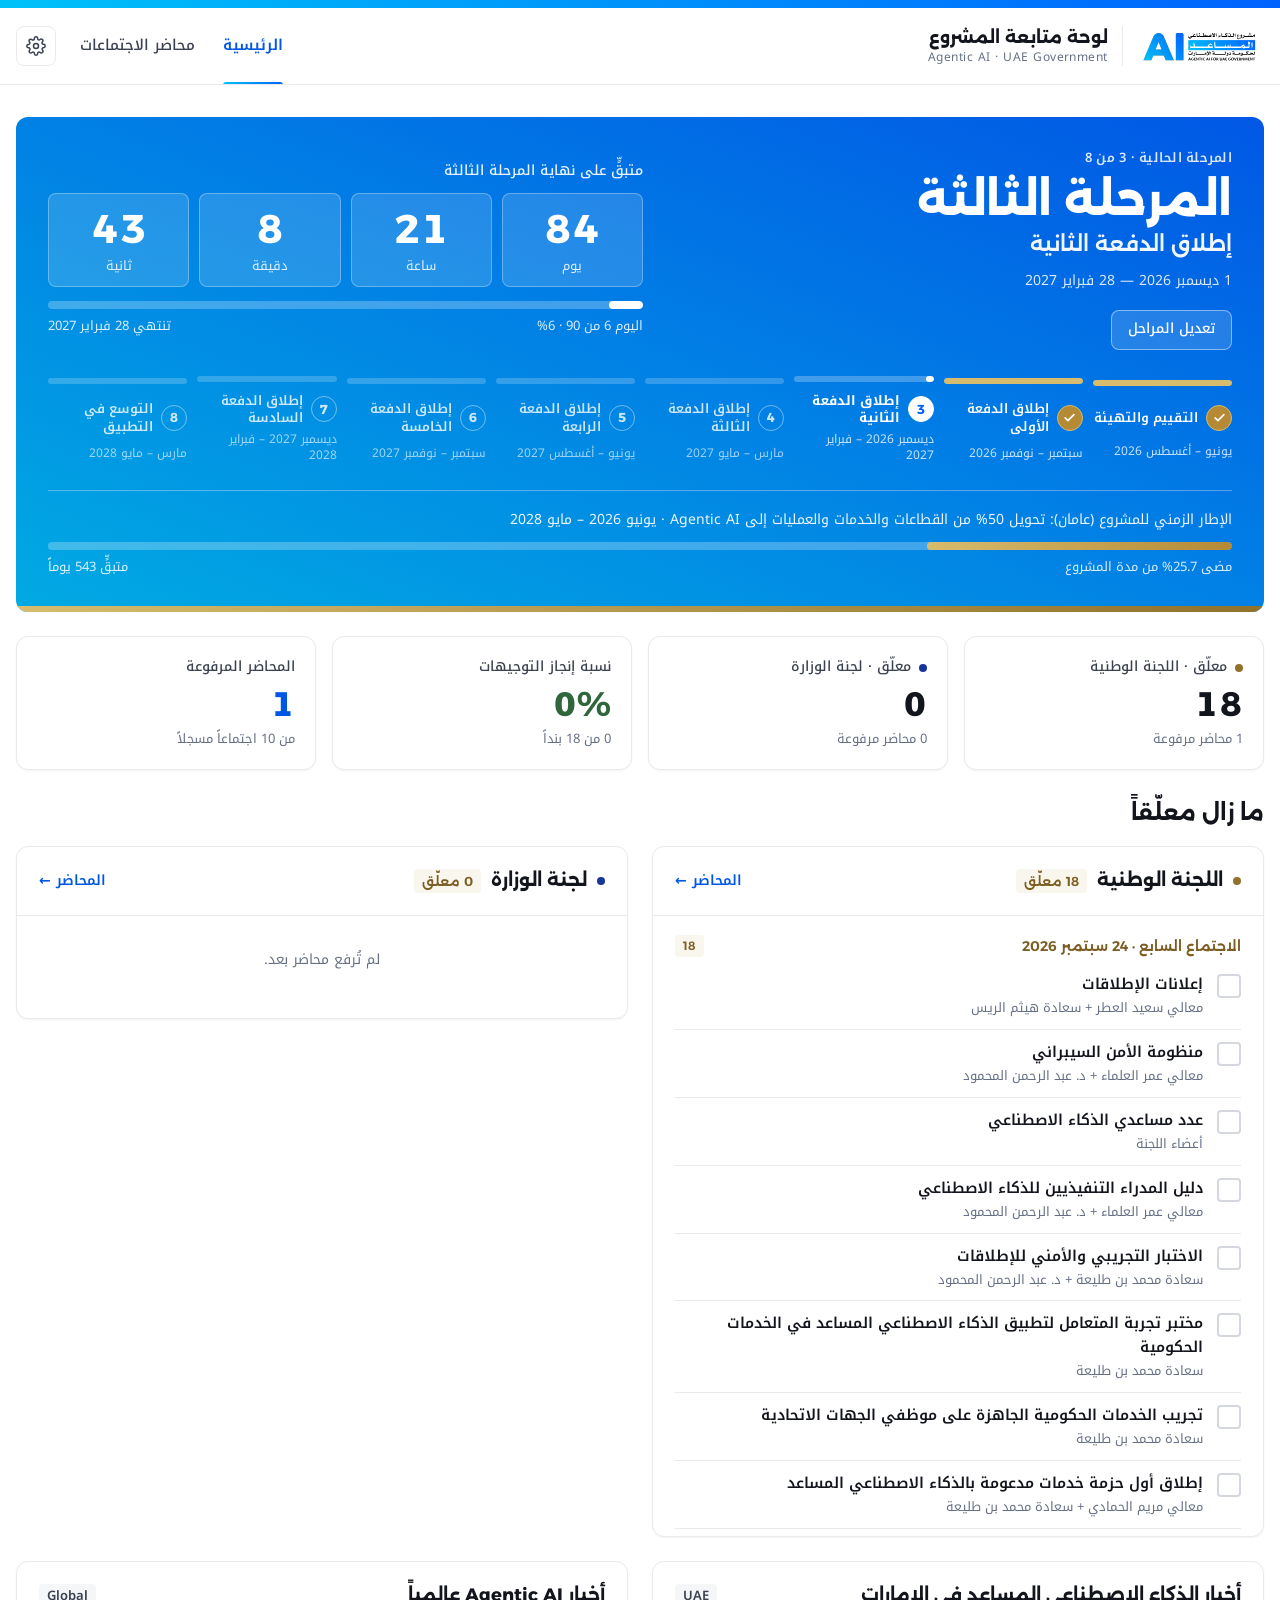
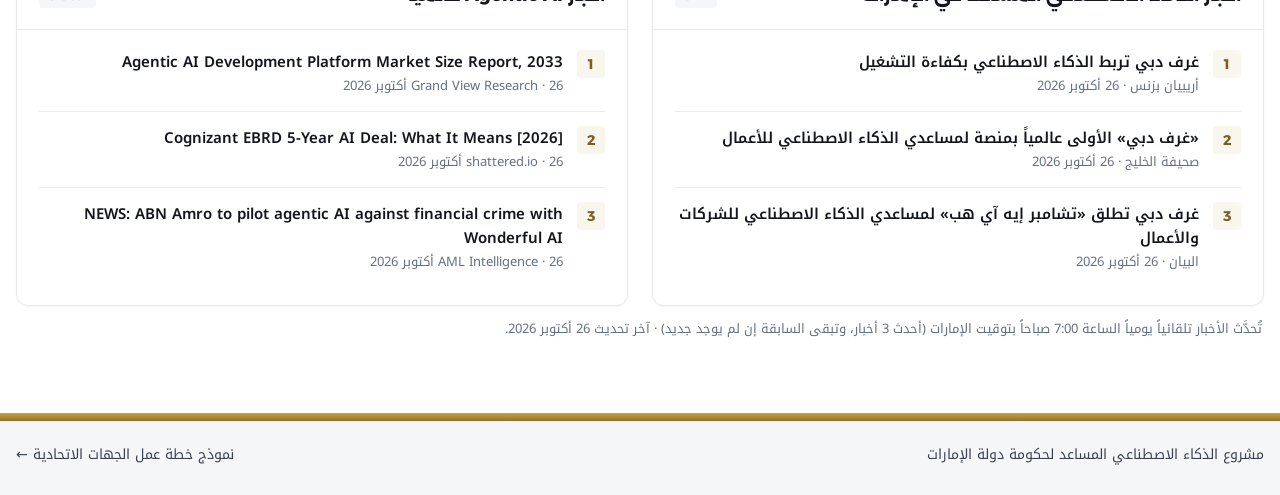
==== commit f8a57722: "Restructure dashboard around the 8 work-system stages and pending directives - Stages now follow نظا" ====
--- a/index.html
+++ b/index.html
@@ -5,7 +5,7 @@
 <meta name="viewport" content="width=device-width, initial-scale=1.0">
 <title>لوحة متابعة الذكاء الاصطناعي المساعد</title>
 <meta name="claude:viewport-fit-sides" content="cover">
-<meta name="description" content="لوحة متابعة مشروع الذكاء الاصطناعي المساعد لحكومة دولة الإمارات: تقويم الأحداث، متابعة محاضر الاجتماعات، والأخبار.">
+<meta name="description" content="لوحة متابعة مشروع الذكاء الاصطناعي المساعد لحكومة دولة الإمارات: مراحل المشروع، متابعة توجيهات محاضر الاجتماعات، والأخبار.">
 <link rel="icon" href="assets/logo.svg" type="image/svg+xml">
 <link rel="preconnect" href="https://fonts.googleapis.com">
 <link rel="preconnect" href="https://fonts.gstatic.com" crossorigin>
@@ -25,8 +25,7 @@
     </a>
     <nav class="tabs" role="tablist">
       <a href="#dashboard" data-tab="dashboard">الرئيسية</a>
-      <a href="#calendar" data-tab="calendar">تقويم الأحداث</a>
-      <a href="#minutes" data-tab="minutes">متابعة محاضر الاجتماعات</a>
+      <a href="#minutes" data-tab="minutes">محاضر الاجتماعات</a>
     </nav>
     <div class="top-actions">
       <span id="syncBadge" class="sync-badge" hidden></span>
--- a/assets/app.css
+++ b/assets/app.css
@@ -1,47 +1,54 @@
-/* Styled after the UAE Government Design System (AEGOV, designsystem.gov.ae, @aegov/design-system 3.x):
-   aegold primary, aeblack neutrals, Alexandria headings + Noto Kufi Arabic body,
-   gold header/footer bars, underline tabs, 4px badges, 12px cards, 48px buttons. */
+/* Agentic AI for UAE Government — brand guideline colours with a UAE-gold government layer.
+   Layout: white page, sticky header with the cyan→blue signature line, gradient stage panel,
+   cards on white; gold marks the federal layer (national committee, counts, dates, footer).
+   Component shapes follow the UAE Design System (AEGOV): 4px badges, 12px cards, 48px buttons, underline tabs. */
 :root{
-  /* AEGOV brand scales (OKLCH, from the official package) */
+  /* brand guideline: primary */
+  --cyan:#00C2F9; --blue:#0062FD; --black:#000000; --grey:#EAEAEA;
+  /* brand guideline: secondary */
+  --navy:#183599; --indigo:#5226BF; --violet:#5555CE; --steel:#1F70C1;
+  --grad:linear-gradient(90deg,var(--cyan),var(--blue));      /* signature line */
+  --grad-diag:linear-gradient(135deg,var(--cyan) 0%,var(--blue) 100%);
+  --on-grad:#FFFFFF;
+  /* AEGOV gold (official package values) */
   --aegold-50:oklch(0.975 0.013 97.4); --aegold-100:oklch(0.940 0.039 97.4); --aegold-200:oklch(0.879 0.071 94.2);
   --aegold-300:oklch(0.802 0.104 91.1); --aegold-400:oklch(0.734 0.121 85.9); --aegold-500:oklch(0.660 0.114 80.7);
   --aegold-600:oklch(0.570 0.097 84.4); --aegold-700:oklch(0.501 0.084 81.0); --aegold-800:oklch(0.428 0.069 57.1);
-  --aegold-900:oklch(0.387 0.058 52.0); --aegold-950:oklch(0.264 0.043 46.9);
 
   /* semantic tokens — light */
-  --bg:oklch(1 0 0);
-  --surface:oklch(1 0 0);
-  --surface-2:oklch(0.976 0 0);            /* aeblack-50 */
-  --line:oklch(0.915 0.003 247.9);         /* aeblack-100 */
-  --line-2:oklch(0.826 0.008 260.7);       /* aeblack-200 */
-  --fg:oklch(0.264 0.006 258.4);           /* aeblack-800 */
-  --fg-2:oklch(0.372 0.011 271.1);         /* aeblack-700 */
-  --muted:oklch(0.502 0.016 262.3);        /* aeblack-500 */
-  --accent:var(--aegold-600);
-  --accent-hover:var(--aegold-500);
-  --accent-fg:var(--aegold-700);           /* gold text on white */
-  --accent-strong:var(--aegold-900);
-  --accent-soft:var(--aegold-50);
-  --accent-soft-2:var(--aegold-100);
-  --accent-line:var(--aegold-200);
-  --on-accent:oklch(1 0 0);
-  --focus:oklch(0.665 0.154 60.2);         /* camel-600, AEGOV focus ring */
-  --ok:oklch(0.461 0.090 149.4);   --ok-bg:oklch(0.978 0.011 149.9);     /* aegreen 700/50 */
-  --warn:oklch(0.555 0.142 50.4);  --warn-bg:oklch(0.987 0.021 95.3);    /* camel 700/50 */
-  --danger:oklch(0.584 0.199 27.5);--danger-bg:oklch(0.971 0.013 17.4); /* aered 600/50 */
-  --toast-bg:oklch(0.230 0.008 264.4); --toast-fg:oklch(1 0 0);
-  --scrim:oklch(0.169 0.006 271 / .55);
-  --shadow:0 1px 2px oklch(0.2 0 0 / .05);
-  --shadow-lg:0 20px 25px -5px var(--aegold-100),0 8px 10px -6px var(--aegold-100);
-
-  /* event categories (AEGOV palettes) */
+  --bg:#FFFFFF;
+  --surface:#FFFFFF;
+  --surface-2:#F5F6F8;
+  --line:var(--grey);
+  --line-2:#D4D7DE;
+  --fg:#12151C;
+  --fg-2:#3A4150;
+  --muted:#667085;
+  --accent:var(--blue);
+  --accent-hover:#0052E0;
+  --accent-fg:#0057E6;          /* blue text on white, AA */
+  --accent-strong:var(--navy);
+  --accent-soft:#EEF5FF;
+  --accent-soft-2:#DCEAFF;
+  --accent-line:#C6DCFF;
+  --on-accent:#FFFFFF;
+  --focus:var(--blue);
+  --gold:var(--aegold-600); --gold-fg:var(--aegold-700); --gold-soft:var(--aegold-50); --gold-line:var(--aegold-200);
+  --ok:oklch(0.461 0.090 149.4);   --ok-bg:oklch(0.978 0.011 149.9);
+  --warn:oklch(0.555 0.142 50.4);  --warn-bg:oklch(0.987 0.021 95.3);
+  --danger:oklch(0.584 0.199 27.5);--danger-bg:oklch(0.971 0.013 17.4);
+  --toast-bg:#12151C; --toast-fg:#FFFFFF;
+  --scrim:rgba(10,15,28,.55);
+  --shadow:0 1px 2px rgba(16,24,40,.05);
+
+  /* event categories */
   --c-national:var(--aegold-600);
-  --c-ministry:oklch(0.372 0.011 271.1);   /* aeblack-700 */
-  --c-workshop:oklch(0.623 0.143 240.2);   /* seablue-600 */
-  --c-launch:oklch(0.581 0.122 148.5);     /* aegreen-600 */
-  --c-milestone:oklch(0.518 0.226 323.9);  /* fuchsia-700 */
-  --c-event:oklch(0.624 0.198 36.0);       /* desert-600 */
-  --c-other:oklch(0.711 0.035 256.8);      /* slate-400 */
+  --c-ministry:var(--navy);
+  --c-workshop:var(--cyan);
+  --c-launch:oklch(0.581 0.122 148.5);
+  --c-milestone:var(--indigo);
+  --c-event:oklch(0.624 0.198 36.0);
+  --c-other:#98A2B3;
 
   --font-heading:'Alexandria','Helvetica Neue',ui-sans-serif,system-ui,sans-serif;
   --font-body:'Noto Kufi Arabic','Helvetica Neue',ui-sans-serif,system-ui,sans-serif;
@@ -50,35 +57,37 @@
 }
 @media (prefers-color-scheme:dark){
   :root:not([data-theme="light"]){
-    --bg:oklch(0.169 0.006 271.0); --surface:oklch(0.205 0.008 264.4); --surface-2:oklch(0.235 0.008 264.4);
-    --line:oklch(0.300 0.010 264); --line-2:oklch(0.372 0.011 271.1);
-    --fg:oklch(0.955 0 0); --fg-2:oklch(0.860 0.006 260); --muted:oklch(0.690 0.012 261.8);
-    --accent:var(--aegold-400); --accent-hover:var(--aegold-300); --accent-fg:var(--aegold-300); --accent-strong:var(--aegold-200);
-    --accent-soft:oklch(0.235 0.025 60); --accent-soft-2:var(--aegold-950); --accent-line:var(--aegold-800);
-    --on-accent:oklch(0.169 0.006 271.0); --focus:oklch(0.836 0.163 86.0);
+    --bg:#0A0F1C; --surface:#111827; --surface-2:#161F31;
+    --line:#243049; --line-2:#33415E;
+    --fg:#F3F5FA; --fg-2:#C9D1E1; --muted:#8E9AB3;
+    --accent:#3D8BFF; --accent-hover:#5C9DFF; --accent-fg:#6FA8FF; --accent-strong:#BCD3FF;
+    --accent-soft:#12213F; --accent-soft-2:#18305C; --accent-line:#24406F;
+    --on-accent:#FFFFFF; --focus:#00C2F9;
+    --gold:var(--aegold-400); --gold-fg:var(--aegold-300); --gold-soft:oklch(0.235 0.025 60); --gold-line:var(--aegold-800);
     --ok:oklch(0.722 0.112 149.8); --ok-bg:oklch(0.238 0.040 151.6);
     --warn:oklch(0.836 0.163 86.0); --warn-bg:oklch(0.279 0.072 46.6);
     --danger:oklch(0.719 0.151 24.0); --danger-bg:oklch(0.258 0.082 26.8);
-    --toast-bg:oklch(0.955 0 0); --toast-fg:oklch(0.169 0.006 271.0);
-    --shadow:0 1px 2px oklch(0 0 0 / .3); --shadow-lg:0 20px 25px -5px oklch(0 0 0 / .35);
-    --c-ministry:oklch(0.826 0.008 260.7); --c-national:var(--aegold-400); --c-milestone:oklch(0.748 0.207 322.2);
+    --toast-bg:#F3F5FA; --toast-fg:#0A0F1C;
+    --shadow:0 1px 2px rgba(0,0,0,.3);
+    --c-ministry:#8FA3E8; --c-national:var(--aegold-400); --c-workshop:#00C2F9; --c-milestone:#A197FF; --c-other:#94A3B8;
     color-scheme:dark;
   }
 }
 :root[data-theme="dark"]{
-  --bg:oklch(0.169 0.006 271.0); --surface:oklch(0.205 0.008 264.4); --surface-2:oklch(0.235 0.008 264.4);
-  --line:oklch(0.300 0.010 264); --line-2:oklch(0.372 0.011 271.1);
-  --fg:oklch(0.955 0 0); --fg-2:oklch(0.860 0.006 260); --muted:oklch(0.690 0.012 261.8);
-  --accent:var(--aegold-400); --accent-hover:var(--aegold-300); --accent-fg:var(--aegold-300); --accent-strong:var(--aegold-200);
-  --accent-soft:oklch(0.235 0.025 60); --accent-soft-2:var(--aegold-950); --accent-line:var(--aegold-800);
-  --on-accent:oklch(0.169 0.006 271.0); --focus:oklch(0.836 0.163 86.0);
-  --ok:oklch(0.722 0.112 149.8); --ok-bg:oklch(0.238 0.040 151.6);
-  --warn:oklch(0.836 0.163 86.0); --warn-bg:oklch(0.279 0.072 46.6);
-  --danger:oklch(0.719 0.151 24.0); --danger-bg:oklch(0.258 0.082 26.8);
-  --toast-bg:oklch(0.955 0 0); --toast-fg:oklch(0.169 0.006 271.0);
-  --shadow:0 1px 2px oklch(0 0 0 / .3); --shadow-lg:0 20px 25px -5px oklch(0 0 0 / .35);
-  --c-ministry:oklch(0.826 0.008 260.7); --c-national:var(--aegold-400); --c-milestone:oklch(0.748 0.207 322.2);
-  color-scheme:dark;
+  --bg:#0A0F1C; --surface:#111827; --surface-2:#161F31;
+    --line:#243049; --line-2:#33415E;
+    --fg:#F3F5FA; --fg-2:#C9D1E1; --muted:#8E9AB3;
+    --accent:#3D8BFF; --accent-hover:#5C9DFF; --accent-fg:#6FA8FF; --accent-strong:#BCD3FF;
+    --accent-soft:#12213F; --accent-soft-2:#18305C; --accent-line:#24406F;
+    --on-accent:#FFFFFF; --focus:#00C2F9;
+    --gold:var(--aegold-400); --gold-fg:var(--aegold-300); --gold-soft:oklch(0.235 0.025 60); --gold-line:var(--aegold-800);
+    --ok:oklch(0.722 0.112 149.8); --ok-bg:oklch(0.238 0.040 151.6);
+    --warn:oklch(0.836 0.163 86.0); --warn-bg:oklch(0.279 0.072 46.6);
+    --danger:oklch(0.719 0.151 24.0); --danger-bg:oklch(0.258 0.082 26.8);
+    --toast-bg:#F3F5FA; --toast-fg:#0A0F1C;
+    --shadow:0 1px 2px rgba(0,0,0,.3);
+    --c-ministry:#8FA3E8; --c-national:var(--aegold-400); --c-workshop:#00C2F9; --c-milestone:#A197FF; --c-other:#94A3B8;
+    color-scheme:dark;
 }
 
 *{box-sizing:border-box}
@@ -96,7 +105,7 @@
 /* ---------- header (aegov-header: gold gradient bar on top) ---------- */
 body::before{content:"";position:fixed;inset:0 0 auto;height:env(safe-area-inset-top,0px);z-index:50;background:var(--surface)}
 .topbar{position:sticky;top:env(safe-area-inset-top,0px);z-index:40;background:var(--surface);border-bottom:1px solid var(--line);padding-top:.5rem}
-.topbar::before{content:"";position:absolute;top:0;inset-inline:0;height:.5rem;background:linear-gradient(to bottom,var(--aegold-400),var(--aegold-600))}
+.topbar::before{content:"";position:absolute;top:0;inset-inline:0;height:.5rem;background:var(--grad)}
 .topbar-inner{max-width:1280px;margin:0 auto;padding-left:max(16px,env(safe-area-inset-left,0px));padding-right:max(16px,env(safe-area-inset-right,0px));display:flex;align-items:center;gap:24px;flex-wrap:wrap;min-height:76px}
 .brand{display:flex;align-items:center;gap:14px;text-decoration:none;color:var(--fg);min-width:0}
 .brand:hover{color:var(--fg)}
@@ -106,9 +115,10 @@
 .brand-text small{font-size:12px;color:var(--muted);letter-spacing:.04em;direction:ltr;text-align:right}
 /* aegov-tab: underline tabs */
 .tabs{display:flex;gap:28px;align-self:stretch;margin-inline-start:auto;overflow-x:auto;max-width:100%;scrollbar-width:none}
-.tabs a{display:inline-flex;align-items:center;white-space:nowrap;text-decoration:none;color:var(--fg-2);font-weight:500;font-size:15px;border-bottom:3px solid transparent;margin-bottom:-1px;transition:color .3s,border-color .3s}
+.tabs a{position:relative;display:inline-flex;align-items:center;white-space:nowrap;text-decoration:none;color:var(--fg-2);font-weight:500;font-size:15px;border-bottom:3px solid transparent;margin-bottom:-1px;transition:color .3s,border-color .3s}
 .tabs a:hover{color:var(--fg);border-bottom-color:var(--accent-hover)}
-.tabs a.active{color:var(--accent-fg);border-bottom-color:var(--accent);font-weight:600}
+.tabs a.active{color:var(--accent-fg);border-bottom-color:transparent;font-weight:600}
+.tabs a.active::after{content:"";position:absolute;inset-inline:0;bottom:-3px;height:3px;border-radius:3px 3px 0 0;background:var(--grad)}
 .top-actions{display:flex;align-items:center;gap:8px}
 .icon-btn{display:inline-grid;place-items:center;width:40px;height:40px;border-radius:var(--r-lg);border:1px solid var(--line);background:var(--surface);color:var(--fg-2);cursor:pointer;font-size:16px;transition:background .3s,color .3s}
 .icon-btn:hover{background:var(--accent-soft);color:var(--accent-fg);border-color:var(--accent-line)}
@@ -124,7 +134,7 @@
 .foot-band::before{content:"";position:absolute;top:0;inset-inline:0;height:.5rem;background:linear-gradient(to bottom,var(--aegold-400),var(--aegold-600))}
 .foot{display:flex;justify-content:space-between;align-items:center;gap:12px;flex-wrap:wrap;padding-block:22px 28px;color:var(--fg-2);font-size:14px}
 .foot a{color:var(--fg-2);text-decoration:none}
-.foot a:hover{color:var(--accent-fg)}
+.foot a:hover{color:var(--gold-fg)}
 
 /* ---------- generic ---------- */
 .page-head{display:flex;align-items:flex-end;justify-content:space-between;gap:16px;flex-wrap:wrap;margin-bottom:24px}
@@ -134,12 +144,12 @@
 .card-h{display:flex;align-items:center;justify-content:space-between;gap:10px;padding:18px 22px;border-bottom:1px solid var(--line)}
 .card-h h2{margin:0;font-size:18px;font-weight:700;display:flex;align-items:center;gap:10px}
 .card-b{padding:6px 22px 18px}
-.count{font-family:var(--font-heading);font-size:13px;font-weight:600;background:var(--accent-soft);color:var(--accent-fg);border-radius:var(--r-sm);padding:0 8px;line-height:24px}
+.count{font-family:var(--font-heading);font-size:13px;font-weight:600;background:var(--gold-soft);color:var(--gold-fg);border-radius:var(--r-sm);padding:0 8px;line-height:24px}
 /* aegov-btn */
 .btn{display:inline-flex;align-items:center;justify-content:center;gap:8px;height:48px;padding-inline:24px;border-radius:var(--r-lg);border:1px solid var(--line-2);background:var(--surface);color:var(--fg);font-weight:500;font-size:15px;cursor:pointer;text-decoration:none;white-space:nowrap;transition:background-color .3s,color .3s,border-color .3s}
 .btn:hover{background:var(--surface-2);color:var(--fg)}
-.btn.primary{background:var(--accent);border-color:transparent;color:var(--on-accent);box-shadow:inset 0 1px oklch(1 0 0 / .2)}
-.btn.primary:hover{background:var(--accent-hover);color:var(--on-accent)}
+.btn.primary{background:var(--grad);border-color:transparent;color:var(--on-grad);box-shadow:inset 0 1px rgba(255,255,255,.2)}
+.btn.primary:hover{background:linear-gradient(90deg,#00ADE0,#0052E0);color:var(--on-grad)}
 .btn.ghost{border-color:transparent;background:transparent;color:var(--accent-fg);height:auto;padding:6px 10px}
 .btn.ghost:hover{background:var(--accent-soft)}
 .btn.danger{color:var(--danger);border-color:var(--danger)}
@@ -150,48 +160,65 @@
 .empty{color:var(--muted);text-align:center;padding:28px 10px;font-size:14px}
 /* aegov-badge */
 .chip{display:inline-flex;align-items:center;gap:6px;font-size:13px;font-weight:600;line-height:24px;padding:0 8px;border-radius:var(--r-sm);background:var(--surface-2);color:var(--fg-2);white-space:nowrap}
-.chip.gold{background:var(--accent-soft);color:var(--accent-fg)}
+.chip.gold{background:var(--gold-soft);color:var(--gold-fg)}
 .dot{width:8px;height:8px;border-radius:50%;flex:0 0 8px;background:var(--c,var(--c-other))}
 .ico{width:16px;height:16px;flex:0 0 16px;fill:none;stroke:currentColor;stroke-width:1.8;stroke-linecap:round;stroke-linejoin:round}
 
-/* ---------- dashboard: stage panel (aegov-hero, static) ---------- */
-.hero{background:var(--accent-soft);border:1px solid var(--accent-line);border-radius:var(--r-xl);padding:28px 30px;display:grid;grid-template-columns:minmax(0,1.15fr) minmax(0,1fr);gap:28px 40px}
-.hero-top{display:flex;justify-content:space-between;align-items:flex-start;gap:16px;flex-wrap:wrap}
-.hero .eyebrow{font-size:13px;font-weight:600;color:var(--accent-fg);letter-spacing:.02em}
-.hero h2{margin:4px 0 0;font-size:clamp(28px,3.4vw,40px);font-weight:800;color:var(--accent-strong);line-height:1.2}
-.hero .range{font-size:14px;color:var(--fg-2);margin-top:6px}
-.countdown{display:grid;grid-template-columns:repeat(4,1fr);gap:10px;margin:22px 0 10px}
-.cd-unit{background:var(--surface);border:1px solid var(--accent-line);border-radius:var(--r-lg);padding:12px 6px 8px;text-align:center}
-.cd-unit b{display:block;font-family:var(--font-heading);font-size:clamp(28px,3.4vw,40px);line-height:1.15;font-weight:700;color:var(--accent-fg);font-variant-numeric:tabular-nums}
-.cd-unit span{font-size:13px;color:var(--muted)}
-.cd-label{font-size:14px;color:var(--fg-2);font-weight:500}
+/* ---------- dashboard: stage panel (brand gradient; gold marks the overall national timeline) ---------- */
+.hero{position:relative;overflow:hidden;background:linear-gradient(rgba(6,24,90,.14),rgba(6,24,90,.14)),linear-gradient(to bottom left,var(--blue),var(--cyan));color:var(--on-grad);border-radius:var(--r-xl);padding:30px 32px 34px;display:grid;grid-template-columns:minmax(0,1fr) minmax(0,1.1fr);gap:26px 48px}
+.hero::after{content:"";position:absolute;inset:auto 0 0;height:6px;background:linear-gradient(90deg,var(--aegold-300),var(--aegold-600))}
+.hero-main{display:flex;flex-direction:column;align-items:flex-start;gap:2px}
+.hero .eyebrow{font-size:13px;font-weight:600;color:rgba(255,255,255,.85);letter-spacing:.02em}
+.hero h2{margin:2px 0 0;font-size:clamp(30px,3.6vw,44px);font-weight:800;color:var(--on-grad);line-height:1.15}
+.hero-sub{font-family:var(--font-heading);font-size:clamp(17px,1.8vw,21px);font-weight:600;color:#FFFFFF;opacity:.95}
+.hero .range{font-size:14px;color:rgba(255,255,255,.85);margin:4px 0 14px}
+.hero .btn{background:rgba(255,255,255,.14);border-color:rgba(255,255,255,.45);color:var(--on-grad)}
+.hero .btn:hover{background:rgba(255,255,255,.24);color:var(--on-grad)}
+.hero :focus-visible{outline-color:#FFFFFF}
+.hero-count{display:flex;flex-direction:column;justify-content:center;min-width:0}
+.cd-label{font-size:14px;color:rgba(255,255,255,.92);font-weight:500}
+.countdown{display:grid;grid-template-columns:repeat(4,1fr);gap:10px;margin:10px 0 14px}
+.cd-unit{background:rgba(255,255,255,.14);border:1px solid rgba(255,255,255,.3);border-radius:var(--r-lg);padding:12px 6px 8px;text-align:center}
+.cd-unit b{display:block;font-family:var(--font-heading);font-size:clamp(28px,3.4vw,40px);line-height:1.15;font-weight:700;color:var(--on-grad);font-variant-numeric:tabular-nums}
+.cd-unit span{font-size:13px;color:rgba(255,255,255,.85)}
 .bar{height:8px;border-radius:99px;background:var(--line);overflow:hidden}
-.bar>i{display:block;height:100%;border-radius:99px;background:var(--accent);transition:width .6s}
+.bar>i{display:block;height:100%;border-radius:99px;background:var(--grad);transition:width .6s}
+.hero .bar{background:rgba(255,255,255,.25)}
+.hero .bar>i{background:#FFFFFF}
+.hero .target .bar>i{background:linear-gradient(90deg,var(--aegold-300),var(--aegold-500))}
 .bar-meta{display:flex;justify-content:space-between;gap:10px;font-size:13px;color:var(--muted);margin-top:6px}
-.hero-side{display:flex;flex-direction:column;gap:22px;min-width:0}
-.hero-side h3{margin:0 0 12px;font-size:15px;font-weight:700;color:var(--fg)}
-/* aegov-step (vertical) */
-.steps{list-style:none;margin:0;padding:0;display:grid;gap:0}
-.step{position:relative;display:grid;grid-template-columns:40px 1fr;gap:4px 14px;padding-bottom:18px}
-.step:last-child{padding-bottom:0}
-.step:not(:last-child)::after{content:"";position:absolute;inset-inline-start:19px;top:46px;bottom:4px;width:3px;border-radius:3px;background:var(--line-2)}
-.step.done:not(:last-child)::after{background:var(--accent)}
-.step-badge{grid-row:span 2;display:grid;place-items:center;width:40px;height:40px;border-radius:50%;border:1px solid var(--line-2);background:var(--surface);font-family:var(--font-heading);font-weight:700;color:var(--fg)}
-.step.done .step-badge,.step.now .step-badge{background:var(--accent);border-color:var(--accent);color:var(--on-accent)}
-.step.now .step-badge{outline:4px solid var(--accent-soft-2);outline-offset:0}
-.step-badge .ico{width:20px;height:20px;stroke-width:2.4}
-.step-t{font-weight:700;font-size:15px;align-self:end;line-height:1.4}
-.step-d{font-size:13px;color:var(--muted);line-height:1.4}
-.step.now .step-t{color:var(--accent-fg)}
-.target{border-top:1px solid var(--accent-line);padding-top:18px}
-.target .t{font-size:14px;color:var(--fg-2);margin-bottom:10px;line-height:1.6}
+.hero .bar-meta{color:rgba(255,255,255,.85)}
+/* eight-stage track */
+.track{grid-column:1/-1;list-style:none;margin:0;padding:0;display:grid;grid-template-columns:repeat(8,minmax(0,1fr));gap:10px}
+.ts{display:grid;grid-template-columns:auto 1fr;grid-template-rows:auto auto auto;gap:4px 8px;align-items:center;min-width:0}
+.ts-bar{grid-column:1/-1;height:6px;border-radius:99px;background:rgba(255,255,255,.25);overflow:hidden;margin-bottom:6px}
+.ts-bar>i{display:block;height:100%;width:0;background:#FFFFFF;border-radius:99px}
+.ts.done .ts-bar>i{width:100%;background:var(--aegold-300)}
+.ts-n{display:grid;place-items:center;width:26px;height:26px;border-radius:50%;border:1px solid rgba(255,255,255,.55);font-family:var(--font-heading);font-weight:700;font-size:13px}
+.ts-n .ico{width:15px;height:15px;stroke-width:2.6}
+.ts.done .ts-n{background:var(--aegold-500);border-color:var(--aegold-300)}
+.ts.now .ts-n{background:#FFFFFF;color:var(--blue);border-color:#FFFFFF}
+.ts-t{font-size:13px;font-weight:600;line-height:1.35;min-width:0}
+.ts-d{grid-column:1/-1;font-size:12px;color:rgba(255,255,255,.78);line-height:1.4}
+.ts.next{opacity:.8}
+.ts.now .ts-t{font-weight:700}
+.target{grid-column:1/-1;border-top:1px solid rgba(255,255,255,.3);padding-top:18px}
+.target .t{font-size:14px;color:rgba(255,255,255,.92);margin-bottom:10px;line-height:1.6}
 
 .kpis{display:grid;grid-template-columns:repeat(4,1fr);gap:16px;margin:24px 0}
 .kpi{padding:18px 20px;display:flex;flex-direction:column;gap:2px}
-.kpi .l{color:var(--fg-2);font-size:14px;font-weight:500}
+.kpi .l{color:var(--fg-2);font-size:14px;font-weight:500;display:flex;align-items:center;gap:8px}
 .kpi .v{font-family:var(--font-heading);font-size:34px;font-weight:700;line-height:1.3;font-variant-numeric:tabular-nums}
 .kpi .s{font-size:13px;color:var(--muted)}
-.dash-cols{display:grid;grid-template-columns:1.25fr 1fr;gap:24px}
+.sec-h{font-size:22px;font-weight:700;margin:8px 0 14px}
+.dash-cols{display:grid;grid-template-columns:1fr 1fr;gap:24px;align-items:start}
+.pend-body{max-height:620px;overflow-y:auto;padding-top:4px}
+.pend-group{padding-top:10px}
+.pend-group+.pend-group{border-top:1px solid var(--line);margin-top:6px}
+.pend-gh{display:flex;justify-content:space-between;align-items:center;gap:8px;font-family:var(--font-heading);font-size:14px;font-weight:600;color:var(--gold-fg);text-decoration:none;padding:4px 0}
+.pend-gh span{font-size:12px;background:var(--gold-soft);border-radius:var(--r-sm);padding:0 8px;line-height:22px}
+.pend-gh:hover{color:var(--accent-fg)}
+.pend-body .list>li{padding:10px 0}
 .news-cols{display:grid;grid-template-columns:1fr 1fr;gap:24px;margin-top:24px}
 .section-note{color:var(--muted);font-size:13px;margin:12px 2px 0}
 
@@ -202,109 +229,95 @@
 .li-main{flex:1;min-width:0}
 .li-title{font-weight:600;font-size:15px;line-height:1.6;color:var(--fg)}
 .li-sub{color:var(--muted);font-size:13px;margin-top:2px;line-height:1.6}
-.li-meta{display:flex;gap:6px;flex-wrap:wrap;margin-top:8px}
-.clickable{cursor:pointer;border-radius:var(--r-lg);transition:background .3s}
-.clickable:hover .li-title{color:var(--accent-fg)}
-.datebox{flex:0 0 56px;text-align:center;border-radius:var(--r-lg);background:var(--accent-soft);border:1px solid var(--accent-line);padding:6px 0;line-height:1.2}
-.datebox b{display:block;font-family:var(--font-heading);font-size:20px;color:var(--accent-fg)}
-.datebox span{font-size:11px;color:var(--fg-2)}
-.in-days{font-size:13px;font-weight:600;color:var(--accent-fg);white-space:nowrap}
 .news-item{display:block;text-decoration:none;color:inherit}
 .news-item:hover{color:inherit}
 .news-item:hover .li-title{color:var(--accent-fg);text-decoration:underline}
-.news-n{flex:0 0 28px;height:28px;border-radius:var(--r-sm);display:grid;place-items:center;background:var(--accent-soft);color:var(--accent-fg);font-family:var(--font-heading);font-weight:700;font-size:14px}
-
-/* checkbox (AEGOV check) */
+.news-n{flex:0 0 28px;height:28px;border-radius:var(--r-sm);display:grid;place-items:center;background:var(--gold-soft);color:var(--gold-fg);font-family:var(--font-heading);font-weight:700;font-size:14px}
+
+/* checkbox */
 .tick{appearance:none;-webkit-appearance:none;flex:0 0 24px;width:24px;height:24px;margin:2px 0 0;border-radius:var(--r-sm);border:2px solid var(--line-2);background:var(--surface);cursor:pointer;display:grid;place-items:center;transition:all .2s}
 .tick:hover{border-color:var(--accent)}
 .tick:checked{background:var(--accent);border-color:var(--accent)}
 .tick:checked::after{content:"";width:6px;height:11px;border:solid var(--on-accent);border-width:0 2.5px 2.5px 0;transform:rotate(45deg) translate(-1px,-1px)}
 
-.status{font-size:13px;font-weight:600;line-height:24px;padding:0 8px;border-radius:var(--r-sm);border:0;cursor:pointer;white-space:nowrap}
-.status.pending{background:var(--surface-2);color:var(--fg-2);box-shadow:inset 0 0 0 1px var(--line)}
-.status.progress{background:var(--warn-bg);color:var(--warn)}
-.status.done{background:var(--ok-bg);color:var(--ok)}
-
-/* ---------- calendar ---------- */
-.cal-toolbar{display:flex;align-items:center;gap:12px;flex-wrap:wrap;margin-bottom:16px}
-.cal-nav{display:flex;align-items:center;gap:8px}
-.cal-nav h2{margin:0 6px;font-size:22px;font-weight:700;min-width:150px;text-align:center}
-/* aegov-tab tab-pills */
+/* segmented control (AEGOV tab-pills) */
 .seg{display:inline-flex;gap:4px;flex-wrap:wrap}
 .seg button{border:0;background:none;padding:8px 14px;border-radius:var(--r-lg);cursor:pointer;font-weight:500;font-size:14px;color:var(--fg);transition:background .3s}
 .seg button:hover{background:var(--surface-2)}
 .seg button.on{background:var(--accent-soft-2);color:var(--accent-strong);font-weight:600}
 .spacer{flex:1}
-.month-strip{display:flex;gap:0;overflow-x:auto;margin-bottom:16px;border-bottom:2px solid var(--line)}
-.month-strip button{border:0;border-bottom:3px solid transparent;margin-bottom:-2px;background:none;padding:12px 16px;cursor:pointer;font-weight:500;font-size:14px;white-space:nowrap;color:var(--fg-2);display:inline-flex;align-items:center;gap:8px;transition:color .3s,border-color .3s}
-.month-strip button:hover{color:var(--fg);border-bottom-color:var(--accent-hover)}
-.month-strip button.on{color:var(--accent-fg);border-bottom-color:var(--accent);font-weight:600}
-.month-strip .num{font-size:12px;background:var(--surface-2);color:var(--muted);border-radius:var(--r-sm);padding:0 6px;line-height:20px}
-.month-strip button.on .num{background:var(--accent-soft);color:var(--accent-fg)}
-.filters{display:flex;gap:8px;flex-wrap:wrap;margin-bottom:18px}
-.filters .chip{cursor:pointer;user-select:none;background:var(--surface);box-shadow:inset 0 0 0 1px var(--line);line-height:30px;padding:0 10px}
-.filters .chip:hover{box-shadow:inset 0 0 0 1px var(--accent-line)}
-.filters .chip.off{opacity:.45;text-decoration:line-through}
-.cal-layout{display:grid;grid-template-columns:minmax(0,1fr) 340px;gap:24px;align-items:start}
-.cal-grid{display:grid;grid-template-columns:repeat(7,minmax(0,1fr))}
-.cal-dow{padding:10px 6px;text-align:center;font-size:13px;font-weight:600;color:var(--fg-2);background:var(--surface-2);border-bottom:1px solid var(--line)}
-.cal-cell{min-height:108px;border-bottom:1px solid var(--line);border-inline-start:1px solid var(--line);padding:6px;cursor:pointer;position:relative;transition:background .2s;min-width:0}
-.cal-cell:nth-child(7n+1){border-inline-start:0}
-.cal-cell:hover{background:var(--accent-soft)}
-.cal-cell.out{background:var(--surface-2);cursor:default}
-.cal-cell.sel{background:var(--accent-soft);box-shadow:inset 0 0 0 2px var(--accent)}
-.cal-cell .d{font-family:var(--font-heading);font-size:14px;font-weight:600;color:var(--fg-2);display:inline-grid;place-items:center;width:28px;height:28px;border-radius:50%}
-.cal-cell.today .d{background:var(--accent);color:var(--on-accent)}
-.cal-ev{display:block;font-size:12px;line-height:1.5;padding:1px 6px;margin-top:3px;border-radius:var(--r-sm);background:color-mix(in oklch,var(--c) 14%,var(--surface));border-inline-start:3px solid var(--c);color:var(--fg);overflow:hidden;white-space:nowrap;text-overflow:ellipsis}
-.cal-more{font-size:12px;color:var(--muted);margin-top:2px}
-.cal-dots{display:none;gap:3px;flex-wrap:wrap;margin-top:4px}
-.side-list .ev{display:flex;gap:12px;padding:12px 0;border-bottom:1px solid var(--line);cursor:pointer}
-.side-list .ev:last-of-type{border-bottom:0}
-.side-list .ev:hover .li-title{color:var(--accent-fg)}
-.ev-bar{flex:0 0 4px;border-radius:4px;background:var(--c)}
-.timeline-month{margin-bottom:24px}
-.timeline-month h3{margin:0 0 10px;font-size:20px;font-weight:700;display:flex;align-items:center;gap:10px}
-.timeline-month h3 .num{font-size:13px;font-weight:600;background:var(--accent-soft);color:var(--accent-fg);border-radius:var(--r-sm);padding:0 8px;line-height:24px}
-.tl-row{display:flex;gap:16px;padding:14px 20px;border-bottom:1px solid var(--line);cursor:pointer;align-items:flex-start;transition:background .2s}
-.tl-row:last-child{border-bottom:0}
-.tl-row:hover{background:var(--accent-soft)}
-.tl-row.future{background:var(--surface-2)}
-.tl-day{flex:0 0 56px;font-family:var(--font-heading);font-size:22px;font-weight:700;color:var(--accent-fg);line-height:1.3;font-variant-numeric:tabular-nums}
 
 /* ---------- minutes ---------- */
-.subtabs{display:flex;gap:0;margin-bottom:18px;border-bottom:2px solid var(--line);overflow-x:auto}
+.head-actions{display:flex;gap:10px;flex-wrap:wrap}
+.head-actions .btn .ico,.await .btn .ico{width:20px;height:20px}
+.subtabs{display:flex;gap:0;margin-bottom:16px;border-bottom:2px solid var(--line);overflow-x:auto}
 .subtabs button{display:flex;align-items:center;gap:10px;border:0;border-bottom:3px solid transparent;margin-bottom:-2px;background:none;padding:14px 18px;cursor:pointer;font-weight:500;font-size:16px;color:var(--fg-2);white-space:nowrap;transition:color .3s,border-color .3s}
 .subtabs button:hover{color:var(--fg);border-bottom-color:var(--accent-hover)}
 .subtabs button.on{color:var(--accent-fg);border-bottom-color:var(--accent);font-weight:600}
-.min-toolbar{display:flex;gap:12px;align-items:center;flex-wrap:wrap;margin-bottom:18px}
-.search{flex:1 1 240px;max-width:380px;height:44px;border:0;background:var(--surface);border-radius:var(--r-lg);padding:0 14px;box-shadow:inset 0 0 0 2px var(--line-2)}
-.search:focus{outline:0;box-shadow:inset 0 0 0 2px var(--focus)}
+/* meeting strip */
+.mstrip{display:flex;gap:10px;overflow-x:auto;padding:4px 2px 12px;margin-bottom:8px;scroll-snap-type:x proximity}
+.mcard{flex:0 0 168px;scroll-snap-align:start;display:grid;grid-template-columns:auto 1fr;gap:2px 10px;align-items:center;text-align:start;padding:12px 14px;border-radius:var(--r-lg);border:1px solid var(--line);background:var(--surface);cursor:pointer;color:var(--fg);transition:border-color .2s,background .2s}
+.mcard:hover{border-color:var(--accent-line)}
+.mcard.on{border-color:var(--accent);background:var(--accent-soft);box-shadow:inset 0 0 0 1px var(--accent)}
+.mc-n{grid-row:span 2;display:grid;place-items:center;width:34px;height:34px;border-radius:50%;background:var(--gold-soft);color:var(--gold-fg);font-family:var(--font-heading);font-weight:700}
+.mcard.on .mc-n{background:var(--grad-diag);color:var(--on-grad)}
+.mc-t{font-family:var(--font-heading);font-size:14px;font-weight:600;line-height:1.35}
+.mc-d{font-size:12px;color:var(--muted);line-height:1.4}
+.mc-p{grid-column:1/-1;display:flex;align-items:center;gap:8px;font-size:12px;color:var(--fg-2);margin-top:8px;font-variant-numeric:tabular-nums}
+.mc-p .bar{flex:1;height:6px}
+.mc-p .bar>i{background:var(--ok)}
+.mc-w{grid-column:1/-1;font-size:12px;color:var(--muted);margin-top:8px}
+.mcard.empty-m{background:var(--surface-2);border-style:dashed}
+.mcard.add{flex-basis:110px;display:grid;place-items:center;border-style:dashed;color:var(--accent-fg);font-weight:600;background:transparent}
+/* selected meeting */
 .meeting{margin-bottom:24px}
-.meeting-h{padding:20px 22px;border-bottom:1px solid var(--line);display:flex;gap:18px;align-items:flex-start;justify-content:space-between;flex-wrap:wrap}
-.meeting-h h3{margin:0;font-size:19px;font-weight:700;line-height:1.5}
-.meeting-h .meta{color:var(--muted);font-size:14px;margin-top:4px}
-.prog{min-width:200px;flex:0 1 280px}
+.meeting-h{padding:20px 24px;border-bottom:1px solid var(--line);display:flex;gap:18px 28px;align-items:center;justify-content:space-between;flex-wrap:wrap}
+.mh-main{flex:1 1 320px;min-width:0}
+.meeting-h h2{margin:0;font-size:20px;font-weight:700;line-height:1.5}
+.meeting-h .meta{color:var(--muted);font-size:14px;margin-top:2px}
+.prog{flex:0 1 260px;min-width:200px}
+.prog-n{font-size:14px;color:var(--fg-2);margin-bottom:6px}
+.prog-n b{font-size:22px;color:var(--ok)}
 .prog .bar>i{background:var(--ok)}
-.prog .bar-meta b{color:var(--fg)}
 details.att{font-size:14px;color:var(--fg-2);margin-top:8px}
 details.att summary{cursor:pointer;color:var(--accent-fg);font-weight:600}
-.items{list-style:none;margin:0;padding:0}
-.item{display:grid;grid-template-columns:24px 28px minmax(0,1fr) auto;gap:14px;padding:16px 22px;border-bottom:1px solid var(--line);align-items:start}
-.item:last-child{border-bottom:0}
-.item .n{font-family:var(--font-heading);color:var(--muted);font-size:14px;font-weight:600;padding-top:3px}
-.item .topic{font-family:var(--font-heading);font-weight:600;font-size:16px;line-height:1.6}
-.item .dir{font-size:14.5px;color:var(--fg-2);margin-top:4px;line-height:1.8;max-width:80ch}
-.item .owners{font-size:13px;color:var(--muted);margin-top:8px;display:flex;gap:8px;align-items:center;flex-wrap:wrap}
-.item .note{font-size:13.5px;margin-top:10px;padding:10px 14px;border-radius:var(--r-sm);background:var(--accent-soft);color:var(--fg-2);display:flex;gap:8px;align-items:flex-start}
-.item .note .ico{margin-top:4px;color:var(--accent-fg)}
-.item.is-done{background:var(--surface-2)}
-.item.is-done .topic,.item.is-done .dir{color:var(--muted)}
-.item.is-done .topic{text-decoration:line-through;text-decoration-color:var(--ok)}
-.item-actions{display:flex;flex-direction:column;align-items:flex-end;gap:8px}
-.meeting-f{padding:14px 22px;border-top:1px solid var(--line);display:flex;gap:10px;flex-wrap:wrap;background:var(--surface-2);border-radius:0 0 var(--r-xl) var(--r-xl)}
+details.att p{margin:6px 0 0;line-height:1.9;max-width:90ch}
+.ml-tools{padding:14px 24px 0}
+.checklist{list-style:none;margin:0;padding:6px 0}
+.ck{display:grid;grid-template-columns:24px minmax(0,1fr) auto;gap:14px;padding:14px 24px;align-items:start;transition:background .2s}
+.ck+.ck{border-top:1px solid var(--line)}
+.ck:hover{background:var(--surface-2)}
+.ck-body{display:flex;flex-direction:column;gap:4px;cursor:pointer;min-width:0}
+.ck-topic{font-family:var(--font-heading);font-weight:600;font-size:16px;line-height:1.55;display:flex;gap:10px;align-items:baseline}
+.ck-n{font-size:13px;color:var(--muted);font-weight:600;min-width:18px;font-variant-numeric:tabular-nums}
+.ck-dir{font-size:14.5px;color:var(--fg-2);line-height:1.85;max-width:85ch;padding-inline-start:28px}
+.ck-meta{display:flex;gap:12px;flex-wrap:wrap;font-size:13px;color:var(--muted);padding-inline-start:28px}
+.ck-donedate{color:var(--ok);font-weight:600}
+.ck-note{display:flex;gap:8px;align-items:flex-start;font-size:13.5px;margin:4px 0 0 0;margin-inline-start:28px;padding:8px 12px;border-radius:var(--r-sm);background:var(--gold-soft);color:var(--fg-2)}
+.ck-note .ico{margin-top:4px;color:var(--gold-fg)}
+.ck.is-done .ck-topic,.ck.is-done .ck-dir{color:var(--muted)}
+.ck.is-done .ck-topic{text-decoration:line-through;text-decoration-color:var(--ok)}
+.icon-btn.sm{width:34px;height:34px;opacity:.6}
+.ck:hover .icon-btn.sm,.icon-btn.sm:focus-visible{opacity:1}
+.icon-btn .ico{width:18px;height:18px}
+.await{display:flex;flex-direction:column;align-items:center;gap:12px;padding:44px 20px;text-align:center;color:var(--muted)}
+.await>.ico{width:44px;height:44px;stroke-width:1.4;color:var(--gold)}
+.await p{margin:0;font-size:15px}
+.meeting-f{padding:12px 24px;border-top:1px solid var(--line);display:flex;gap:20px;flex-wrap:wrap;background:var(--surface-2);border-radius:0 0 var(--r-xl) var(--r-xl)}
+.link.muted{color:var(--muted)}
+/* import review */
+.imp-row{border:1px solid var(--line);border-radius:var(--r-lg);padding:14px;display:grid;gap:12px}
+.imp-row.err{background:var(--danger-bg);border-color:transparent;color:var(--danger);font-size:14px}
+.imp-file{display:flex;align-items:center;gap:8px;min-width:0}
+.imp-file b{font-size:14px;overflow:hidden;text-overflow:ellipsis;white-space:nowrap;flex:1}
+.imp-file .ico{color:var(--accent-fg);width:20px;height:20px}
+.imp-fields{display:grid;grid-template-columns:1.2fr .8fr 1.2fr;gap:10px}
+.imp-prev summary{cursor:pointer;color:var(--accent-fg);font-size:13px;font-weight:600}
+.imp-prev ol{margin:8px 0 0;padding-inline-start:20px;font-size:13px;color:var(--fg-2);line-height:1.8}
+.warn-t{color:var(--warn);font-size:13px}
 
 /* ---------- modal (aegov-modal) ---------- */
-dialog{border:0;border-radius:var(--r-xl);padding:0;width:min(580px,calc(100vw - 32px));background:var(--surface);color:var(--fg);box-shadow:0 25px 50px -12px oklch(0 0 0 / .35)}
+dialog{border:0;border-radius:var(--r-xl);padding:0;width:min(720px,calc(100vw - 32px));background:var(--surface);color:var(--fg);box-shadow:0 25px 50px -12px oklch(0 0 0 / .35)}
 dialog::backdrop{background:var(--scrim)}
 .m-h{padding:18px 22px;border-bottom:1px solid var(--line);display:flex;justify-content:space-between;align-items:center}
 .m-h h3{margin:0;font-size:19px;font-weight:700}
@@ -320,7 +333,7 @@
 .field textarea{min-height:96px;resize:vertical}
 .check-line{display:flex;gap:10px;align-items:center;font-size:14px}
 .row2{display:grid;grid-template-columns:1fr 1fr;gap:14px}
-.stage-row{display:grid;grid-template-columns:1.3fr 1fr 1fr auto;gap:10px;align-items:end}
+.stage-row{display:grid;grid-template-columns:1fr 1.3fr 1fr 1fr auto;gap:10px;align-items:end}
 .stage-row .btn{height:48px}
 .section-t{font-family:var(--font-heading);font-weight:700;font-size:15px;margin-top:6px;padding-top:12px;border-top:1px solid var(--line)}
 /* aegov-alert */
@@ -333,7 +346,8 @@
 /* ---------- responsive ---------- */
 @media (max-width:1040px){
   .hero{grid-template-columns:1fr}
-  .dash-cols,.cal-layout{grid-template-columns:1fr}
+  .track{grid-template-columns:repeat(4,minmax(0,1fr));row-gap:16px}
+  .dash-cols{grid-template-columns:1fr}
   .kpis{grid-template-columns:repeat(2,1fr)}
 }
 @media (max-width:760px){
@@ -342,30 +356,29 @@
   .brand-text{padding-inline-start:10px}
   .brand-text strong{font-size:15px}
   .brand-text small{display:none}
-  .tabs{order:3;width:100%;margin:0;gap:18px;height:48px}
+  .tabs{order:3;width:100%;margin:0;gap:22px;height:48px}
   .tabs a{font-size:14px}
   .top-actions{margin-inline-start:auto}
   main{padding-block:22px 36px}
   .news-cols{grid-template-columns:1fr}
-  .hero{padding:22px 18px}
+  .hero{padding:22px 18px 26px}
+  .track{grid-template-columns:repeat(2,minmax(0,1fr))}
   .countdown{gap:6px}
   .cd-unit{padding:10px 2px 6px}
   .kpis{gap:12px}
   .kpi{padding:14px 16px}
   .kpi .v{font-size:28px}
   .card-h,.card-b{padding-inline:16px}
-  .cal-cell{min-height:58px;padding:4px}
-  .cal-cell .cal-ev,.cal-cell .cal-more{display:none}
-  .cal-cell .cal-dots{display:flex}
-  .cal-dow{font-size:11px;padding:8px 2px}
-  .item{grid-template-columns:24px minmax(0,1fr);gap:12px;padding:14px 16px}
-  .item .n{display:none}
-  .item-actions{grid-column:2;flex-direction:row;align-items:center;justify-content:space-between}
-  .meeting-h,.meeting-f{padding-inline:16px}
-  .row2,.stage-row{grid-template-columns:1fr}
-  .tl-row{padding:12px 14px;gap:12px}
+  .meeting-h,.ml-tools,.meeting-f{padding-inline:16px}
+  .ck{padding:12px 16px;gap:10px}
+  .ck-dir,.ck-meta{padding-inline-start:0}
+  .ck-note{margin-inline-start:0}
+  .ck-n{display:none}
+  .row2,.stage-row,.imp-fields{grid-template-columns:1fr}
+  .head-actions{width:100%}
+  .head-actions .btn{flex:1}
 }
 @media print{
-  .topbar,.foot-band,.btn,.icon-btn,.min-toolbar,.subtabs{display:none!important}
+  .topbar,.foot-band,.btn,.icon-btn,.mstrip,.subtabs{display:none!important}
   .card{box-shadow:none}
 }
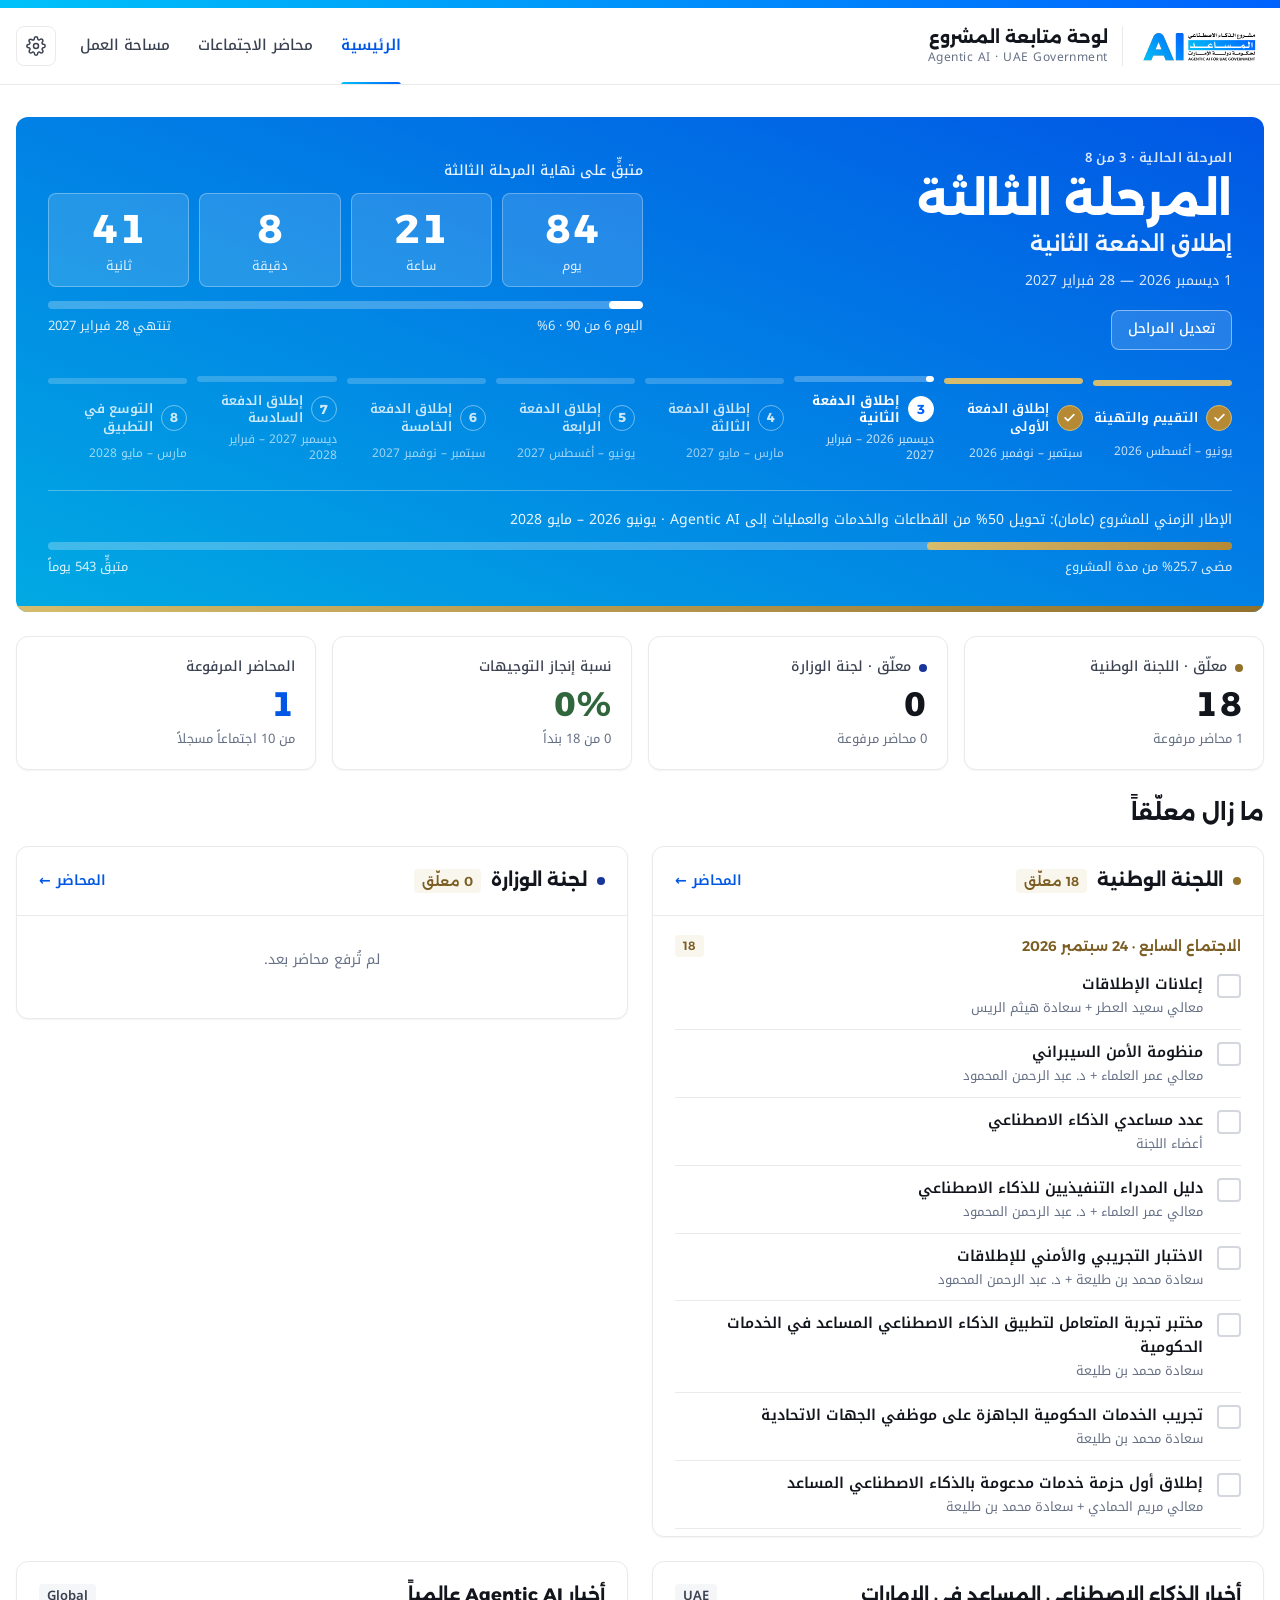
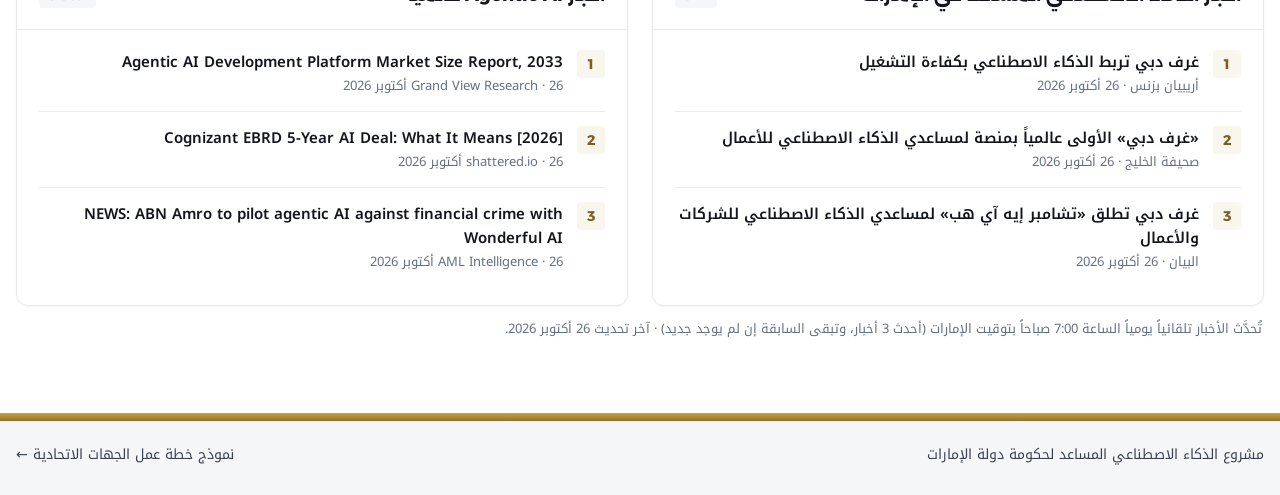
==== commit c677a6a9: "Add workspace tab: Claude drafts committee minutes from notes or photos - Task picker with minutes d" ====
--- a/index.html
+++ b/index.html
@@ -26,6 +26,7 @@
     <nav class="tabs" role="tablist">
       <a href="#dashboard" data-tab="dashboard">الرئيسية</a>
       <a href="#minutes" data-tab="minutes">محاضر الاجتماعات</a>
+      <a href="#workspace" data-tab="workspace">مساحة العمل</a>
     </nav>
     <div class="top-actions">
       <span id="syncBadge" class="sync-badge" hidden></span>
--- a/assets/app.css
+++ b/assets/app.css
@@ -316,6 +316,107 @@
 .imp-prev ol{margin:8px 0 0;padding-inline-start:20px;font-size:13px;color:var(--fg-2);line-height:1.8}
 .warn-t{color:var(--warn);font-size:13px}
 
+/* ---------- workspace ---------- */
+.ws-head{display:flex;align-items:flex-end;justify-content:space-between;gap:16px;flex-wrap:wrap;margin-bottom:22px}
+.ws-head h1{margin:0;font-size:clamp(26px,3vw,34px);font-weight:800}
+.ws-head p{margin:6px 0 0;color:var(--muted);max-width:62ch}
+.ws-head-side{display:flex;align-items:center;gap:10px;flex-wrap:wrap}
+.ws-head .btn .ico{width:18px;height:18px}
+.engine{display:inline-flex;align-items:center;gap:8px;font-size:13px;font-weight:600;color:var(--muted);padding:0 10px;line-height:30px;border-radius:99px;background:var(--surface-2)}
+.engine::before{content:"";width:8px;height:8px;border-radius:50%;background:var(--line-2)}
+.engine.on{color:var(--ok);background:var(--ok-bg)}
+.engine.on::before{background:var(--ok);box-shadow:0 0 0 3px color-mix(in srgb,var(--ok) 25%,transparent)}
+/* task picker */
+.picker{position:relative;max-width:720px;margin-bottom:26px;z-index:5}
+.picker-btn{width:100%;display:flex;align-items:center;gap:16px;text-align:start;padding:16px 18px;border-radius:16px;cursor:pointer;color:var(--fg);
+  border:2px solid transparent;background:linear-gradient(var(--surface),var(--surface)) padding-box,var(--grad) border-box;
+  box-shadow:0 10px 30px -12px rgba(0,98,253,.35);transition:transform .2s,box-shadow .2s}
+.picker-btn:hover{transform:translateY(-1px);box-shadow:0 14px 34px -12px rgba(0,98,253,.45)}
+.picker-ico,.pm-ico{flex:0 0 auto;display:grid;place-items:center;width:52px;height:52px;border-radius:14px;background:var(--grad-diag);color:#FFFFFF}
+.picker-ico .ico{width:26px;height:26px}
+.picker-txt,.pm-txt{flex:1;min-width:0;display:flex;flex-direction:column;gap:2px}
+.picker-txt b{font-family:var(--font-heading);font-size:19px;font-weight:700}
+.picker-txt small,.pm-txt small{color:var(--muted);font-size:13.5px}
+.picker-chev{color:var(--accent-fg);transition:transform .25s}
+.picker-chev .ico{width:22px;height:22px}
+.picker.open .picker-chev{transform:rotate(180deg)}
+.picker-menu{position:absolute;inset-inline:0;top:calc(100% + 8px);list-style:none;margin:0;padding:8px;border-radius:16px;background:var(--surface);border:1px solid var(--line);box-shadow:0 24px 60px -20px rgba(16,24,40,.35);animation:pmIn .18s ease-out}
+@keyframes pmIn{from{opacity:0;transform:translateY(-6px)}to{opacity:1;transform:none}}
+.pm-item{width:100%;display:flex;align-items:center;gap:14px;text-align:start;padding:10px 12px;border:0;border-radius:12px;background:transparent;cursor:pointer;color:var(--fg)}
+.pm-item:hover:not([disabled]),.pm-item:focus-visible{background:var(--accent-soft)}
+.pm-item.on{background:var(--accent-soft)}
+.pm-item .pm-ico{width:42px;height:42px;border-radius:12px}
+.pm-item .pm-ico .ico{width:22px;height:22px}
+.pm-txt b{font-family:var(--font-heading);font-size:15.5px;font-weight:600}
+.pm-item[disabled]{cursor:default;opacity:.55}
+.pm-item[disabled] .pm-ico{background:var(--surface-2);color:var(--muted)}
+.ws-empty,.out-empty{display:flex;flex-direction:column;align-items:center;gap:10px;text-align:center;color:var(--muted);padding:56px 20px;border:2px dashed var(--line);border-radius:var(--r-xl)}
+.ws-empty .ico,.out-empty .ico{width:44px;height:44px;stroke-width:1.3;color:var(--accent-fg)}
+.ws-empty p,.out-empty p{margin:0;max-width:40ch}
+/* form */
+.ws-grid{display:grid;grid-template-columns:minmax(0,.95fr) minmax(0,1.05fr);gap:24px;align-items:start}
+.ws-form{padding:22px 24px;display:grid;gap:14px}
+.ws-step{display:flex;align-items:center;gap:10px;margin-top:6px}
+.ws-step:first-child{margin-top:0}
+.ws-step h3{margin:0;font-size:16px;font-weight:700}
+.sn{display:grid;place-items:center;width:26px;height:26px;border-radius:50%;background:var(--grad-diag);color:#FFFFFF;font-family:var(--font-heading);font-weight:700;font-size:13px}
+.cpick{display:grid;grid-template-columns:1fr 1fr;gap:10px}
+.cp{display:grid;grid-template-columns:auto 1fr;gap:2px 10px;align-items:center;text-align:start;padding:14px 16px;border-radius:12px;border:1px solid var(--line);background:var(--surface);cursor:pointer;color:var(--fg);transition:border-color .2s,background .2s}
+.cp .dot{grid-row:span 2;width:12px;height:12px;flex-basis:12px}
+.cp b{font-family:var(--font-heading);font-size:15px}
+.cp small{color:var(--muted);font-size:12.5px}
+.cp:hover{border-color:var(--accent-line)}
+.cp.on{border-color:var(--accent);background:var(--accent-soft);box-shadow:inset 0 0 0 1px var(--accent)}
+.ws-fields{display:grid;grid-template-columns:.7fr 1fr 1.2fr;gap:10px}
+.sr{position:absolute;width:1px;height:1px;overflow:hidden;clip:rect(0 0 0 0)}
+.dropzone{display:flex;align-items:center;gap:12px;padding:16px;border:2px dashed var(--accent-line);border-radius:12px;background:var(--accent-soft);cursor:pointer;color:var(--fg-2);flex-wrap:wrap;transition:background .2s,border-color .2s}
+.dropzone:hover,.dropzone.over{border-color:var(--accent);background:var(--accent-soft-2)}
+.dropzone .ico{width:28px;height:28px;color:var(--accent-fg)}
+.dropzone small{color:var(--muted);margin-inline-start:auto}
+.thumbs{display:flex;gap:8px;flex-wrap:wrap}
+.thumbs figure{position:relative;margin:0;width:76px;height:76px;border-radius:10px;overflow:hidden;border:1px solid var(--line)}
+.thumbs img{width:100%;height:100%;object-fit:cover}
+.thumbs .x{position:absolute;top:4px;inset-inline-end:4px;width:22px;height:22px;border-radius:50%;border:0;background:rgba(0,0,0,.6);color:#FFFFFF;font-size:11px;cursor:pointer}
+.ws-go{display:flex;justify-content:flex-end;gap:10px;margin-top:4px}
+.btn.gen{height:52px;padding-inline:28px;font-size:16px;font-weight:600}
+.btn.gen .ico{width:20px;height:20px}
+.btn[disabled]{opacity:.5;cursor:not-allowed}
+.muted-t{color:var(--muted);font-size:13px}
+/* output */
+.ws-out{display:grid;gap:12px;min-width:0;position:sticky;top:calc(env(safe-area-inset-top,0px) + 96px)}
+.out-actions{display:flex;gap:8px;flex-wrap:wrap}
+.out-card{padding:22px}
+.think-h{display:flex;align-items:center;gap:10px;color:var(--accent-fg)}
+.think-h .ico{width:22px;height:22px;animation:spin 2.4s linear infinite}
+@keyframes spin{to{transform:rotate(360deg)}}
+.skel{display:grid;gap:10px;margin-top:18px}
+.skel i{display:block;height:14px;border-radius:6px;background:linear-gradient(90deg,var(--surface-2),var(--accent-soft-2),var(--surface-2));background-size:200% 100%;animation:shimmer 1.4s linear infinite}
+.skel i:nth-child(2){width:85%}.skel i:nth-child(3){width:92%}.skel i:nth-child(4){width:70%}.skel i:nth-child(5){width:80%}
+@keyframes shimmer{from{background-position:200% 0}to{background-position:-200% 0}}
+.err-box{color:var(--danger);background:var(--danger-bg);border-radius:var(--r-lg);padding:14px 16px}
+.err-box p{margin:4px 0 0}
+/* paper preview: a white document page in both themes, like the Word file */
+.paper{--paper:#FFFFFF;--paper-ink:#111111;--paper-line:#9A9A9A;--paper-gold:#BB8A33;--paper-head:#F2EBDD;
+  background:var(--paper);color:var(--paper-ink);border-radius:6px;padding:36px 34px 40px;box-shadow:0 1px 3px rgba(0,0,0,.12),0 18px 40px -18px rgba(0,0,0,.3);
+  font-family:'Sakkal Majalla','Traditional Arabic','Noto Kufi Arabic',serif;font-size:17px;line-height:1.7}
+.pp-secret{margin:0 0 8px;text-align:center;color:#C0392B;font-weight:700;font-size:15px}
+.paper h2{margin:0 0 18px;text-align:center;color:var(--paper-gold);font-family:inherit;font-size:24px;font-weight:700;line-height:1.5}
+.paper p{margin:0 0 6px}
+.pp-scroll{overflow-x:auto;margin-top:14px}
+.paper table{width:100%;border-collapse:collapse;min-width:520px}
+.paper th,.paper td{border:1px solid var(--paper-line);padding:6px 8px;vertical-align:top;text-align:start}
+.paper th{background:var(--paper-head);font-weight:700}
+.paper td:first-child,.paper th:first-child{width:32px;text-align:center}
+.paper [contenteditable]{outline:none;border-radius:3px;transition:background .15s}
+.paper [contenteditable]:hover{background:#EEF5FF}
+.paper [contenteditable]:focus{background:#E1EDFF;box-shadow:inset 0 0 0 1px #0062FD}
+/* templates modal */
+.tpl-row{display:grid;gap:10px;padding:14px;border:1px solid var(--line);border-radius:var(--r-lg)}
+.tpl-h{display:flex;align-items:center;gap:8px;font-family:var(--font-heading)}
+.tpl-file{display:flex;align-items:center;gap:8px;flex-wrap:wrap;font-size:14px;color:var(--fg-2)}
+.tpl-file>span{flex:1;min-width:160px}
+.tpl-file .ico{color:var(--accent-fg);width:20px;height:20px}
+
 /* ---------- modal (aegov-modal) ---------- */
 dialog{border:0;border-radius:var(--r-xl);padding:0;width:min(720px,calc(100vw - 32px));background:var(--surface);color:var(--fg);box-shadow:0 25px 50px -12px oklch(0 0 0 / .35)}
 dialog::backdrop{background:var(--scrim)}
@@ -341,10 +442,12 @@
 #toast{position:fixed;bottom:calc(24px + env(safe-area-inset-bottom,0px));left:50%;transform:translate(-50%,30px);background:var(--toast-bg);color:var(--toast-fg);padding:12px 20px;border-radius:var(--r-lg);font-size:14px;font-weight:500;opacity:0;pointer-events:none;transition:all .3s;z-index:100;max-width:calc(100vw - 32px)}
 #toast.show{opacity:1;transform:translate(-50%,0)}
 
-@media (prefers-reduced-motion:reduce){*{transition:none!important}}
+@media (prefers-reduced-motion:reduce){*{transition:none!important;animation:none!important}}
 
 /* ---------- responsive ---------- */
 @media (max-width:1040px){
+  .ws-grid{grid-template-columns:1fr}
+  .ws-out{position:static}
   .hero{grid-template-columns:1fr}
   .track{grid-template-columns:repeat(4,minmax(0,1fr));row-gap:16px}
   .dash-cols{grid-template-columns:1fr}
@@ -374,7 +477,12 @@
   .ck-dir,.ck-meta{padding-inline-start:0}
   .ck-note{margin-inline-start:0}
   .ck-n{display:none}
-  .row2,.stage-row,.imp-fields{grid-template-columns:1fr}
+  .row2,.stage-row,.imp-fields,.ws-fields,.cpick{grid-template-columns:1fr}
+  .ws-form{padding:18px 16px}
+  .paper{padding:24px 16px 28px}
+  .picker-ico{width:44px;height:44px}
+  .picker-txt b{font-size:17px}
+  .dropzone small{margin-inline-start:0}
   .head-actions{width:100%}
   .head-actions .btn{flex:1}
 }
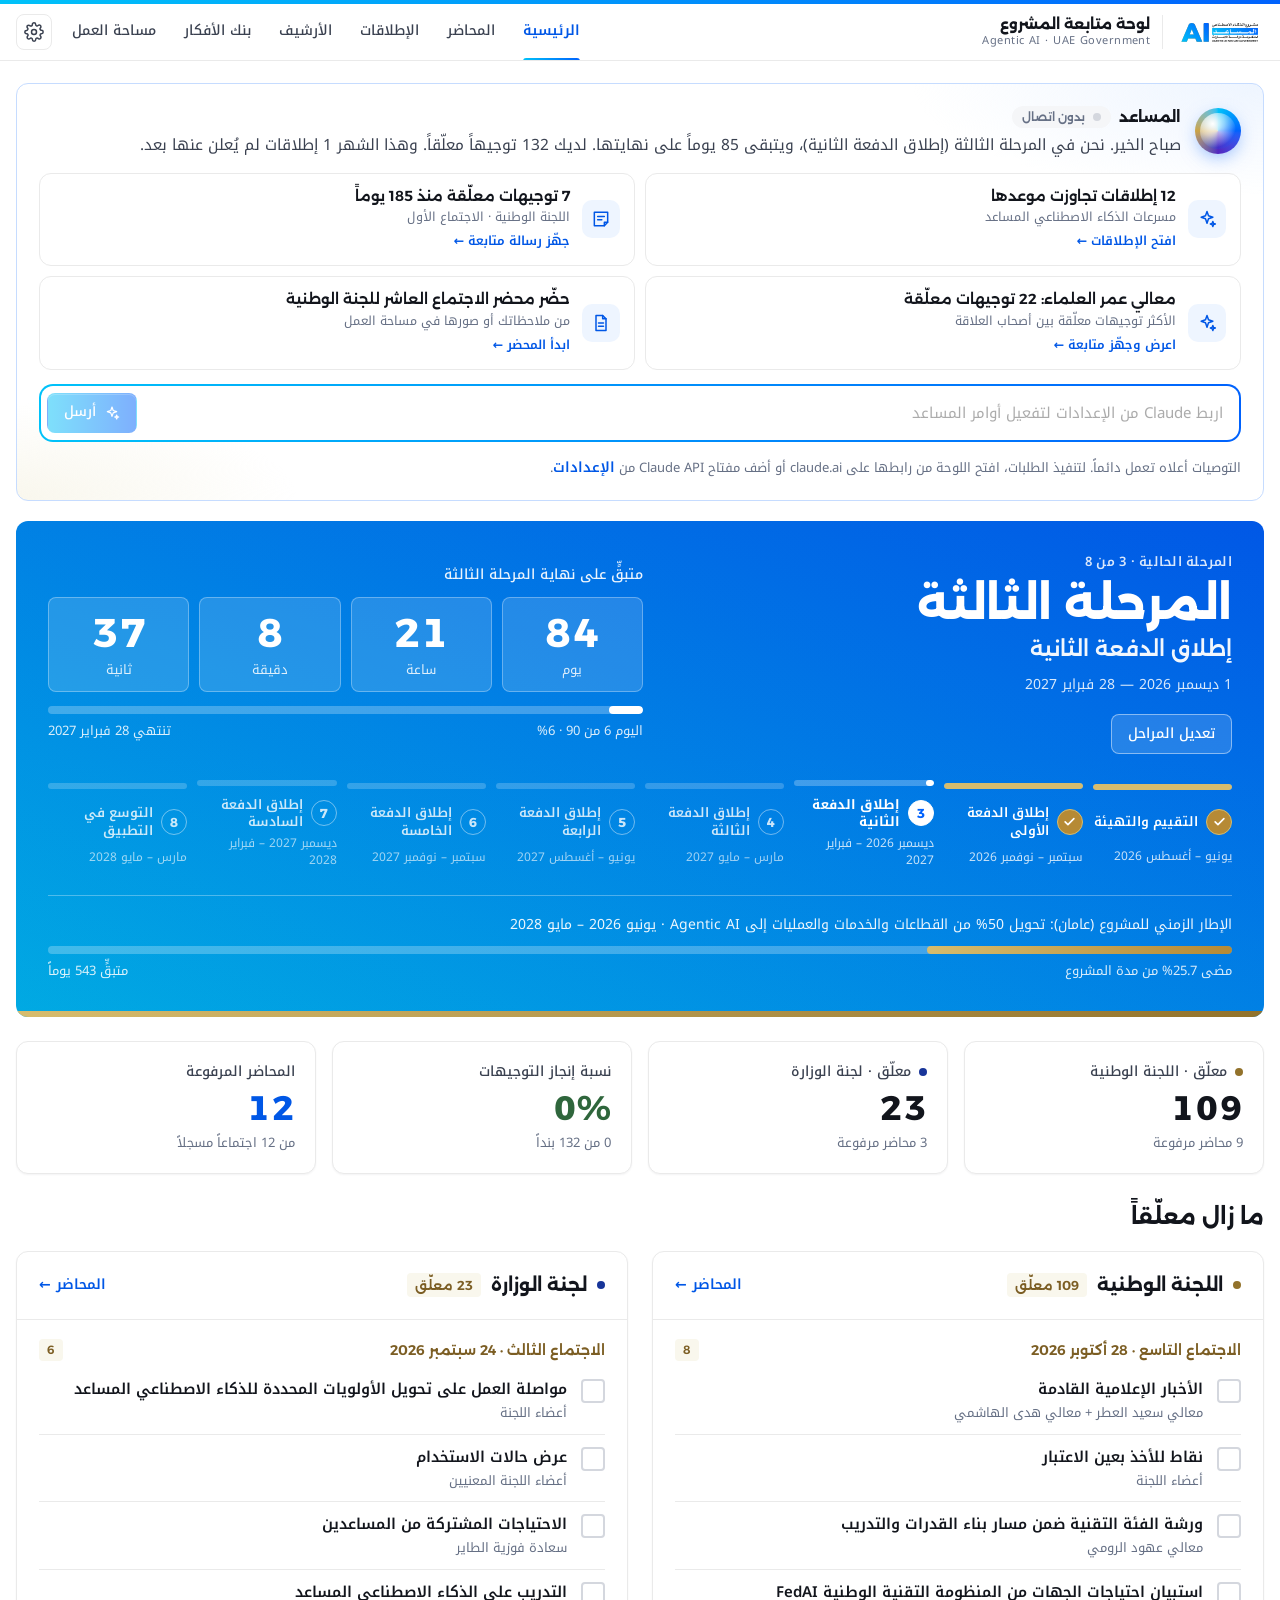
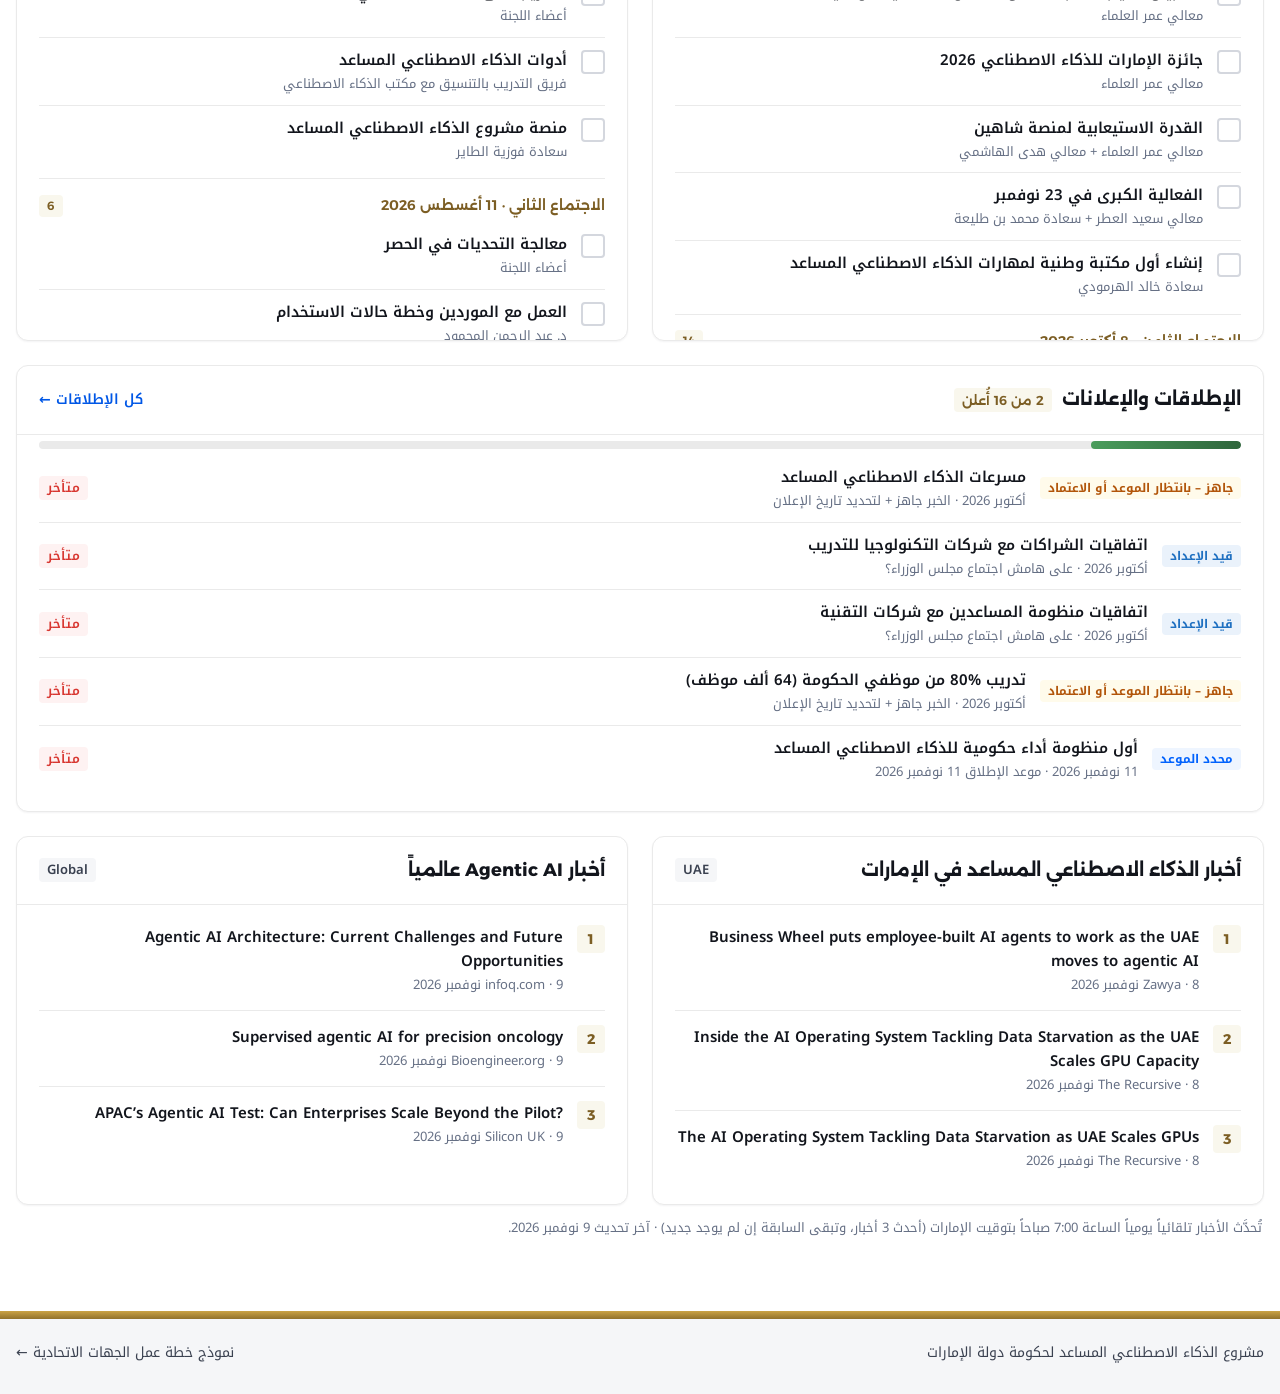
==== commit ab77630f: "Add launches tracker, events archive with photos, and ideas bank with project-template export Co-Aut" ====
--- a/index.html
+++ b/index.html
@@ -25,7 +25,10 @@
     </a>
     <nav class="tabs" role="tablist">
       <a href="#dashboard" data-tab="dashboard">الرئيسية</a>
-      <a href="#minutes" data-tab="minutes">محاضر الاجتماعات</a>
+      <a href="#minutes" data-tab="minutes">المحاضر</a>
+      <a href="#launches" data-tab="launches">الإطلاقات</a>
+      <a href="#archive" data-tab="archive">الأرشيف</a>
+      <a href="#ideas" data-tab="ideas">بنك الأفكار</a>
       <a href="#workspace" data-tab="workspace">مساحة العمل</a>
     </nav>
     <div class="top-actions">
--- a/assets/app.css
+++ b/assets/app.css
@@ -104,29 +104,29 @@
 
 /* ---------- header (aegov-header: gold gradient bar on top) ---------- */
 body::before{content:"";position:fixed;inset:0 0 auto;height:env(safe-area-inset-top,0px);z-index:50;background:var(--surface)}
-.topbar{position:sticky;top:env(safe-area-inset-top,0px);z-index:40;background:var(--surface);border-bottom:1px solid var(--line);padding-top:.5rem}
-.topbar::before{content:"";position:absolute;top:0;inset-inline:0;height:.5rem;background:var(--grad)}
-.topbar-inner{max-width:1280px;margin:0 auto;padding-left:max(16px,env(safe-area-inset-left,0px));padding-right:max(16px,env(safe-area-inset-right,0px));display:flex;align-items:center;gap:24px;flex-wrap:wrap;min-height:76px}
+.topbar{position:sticky;top:env(safe-area-inset-top,0px);z-index:40;background:var(--surface);border-bottom:1px solid var(--line);padding-top:4px}
+.topbar::before{content:"";position:absolute;top:0;inset-inline:0;height:4px;background:var(--grad)}
+.topbar-inner{max-width:1280px;margin:0 auto;padding-left:max(16px,env(safe-area-inset-left,0px));padding-right:max(16px,env(safe-area-inset-right,0px));display:flex;align-items:center;gap:20px;flex-wrap:wrap;min-height:56px}
 .brand{display:flex;align-items:center;gap:14px;text-decoration:none;color:var(--fg);min-width:0}
 .brand:hover{color:var(--fg)}
-.brand img{height:44px;width:auto}
-.brand-text{display:flex;flex-direction:column;line-height:1.35;padding-inline-start:14px;border-inline-start:1px solid var(--line)}
-.brand-text strong{font-family:var(--font-heading);font-size:17px;font-weight:700}
-.brand-text small{font-size:12px;color:var(--muted);letter-spacing:.04em;direction:ltr;text-align:right}
+.brand img{height:30px;width:auto}
+.brand-text{display:flex;flex-direction:column;line-height:1.3;padding-inline-start:12px;border-inline-start:1px solid var(--line)}
+.brand-text strong{font-family:var(--font-heading);font-size:14.5px;font-weight:700}
+.brand-text small{font-size:11px;color:var(--muted);letter-spacing:.04em;direction:ltr;text-align:right}
 /* aegov-tab: underline tabs */
 .tabs{display:flex;gap:28px;align-self:stretch;margin-inline-start:auto;overflow-x:auto;max-width:100%;scrollbar-width:none}
-.tabs a{position:relative;display:inline-flex;align-items:center;white-space:nowrap;text-decoration:none;color:var(--fg-2);font-weight:500;font-size:15px;border-bottom:3px solid transparent;margin-bottom:-1px;transition:color .3s,border-color .3s}
+.tabs a{position:relative;display:inline-flex;align-items:center;white-space:nowrap;text-decoration:none;color:var(--fg-2);font-weight:500;font-size:14px;border-bottom:3px solid transparent;margin-bottom:-1px;transition:color .3s,border-color .3s}
 .tabs a:hover{color:var(--fg);border-bottom-color:var(--accent-hover)}
 .tabs a.active{color:var(--accent-fg);border-bottom-color:transparent;font-weight:600}
 .tabs a.active::after{content:"";position:absolute;inset-inline:0;bottom:-3px;height:3px;border-radius:3px 3px 0 0;background:var(--grad)}
 .top-actions{display:flex;align-items:center;gap:8px}
-.icon-btn{display:inline-grid;place-items:center;width:40px;height:40px;border-radius:var(--r-lg);border:1px solid var(--line);background:var(--surface);color:var(--fg-2);cursor:pointer;font-size:16px;transition:background .3s,color .3s}
+.icon-btn{display:inline-grid;place-items:center;width:36px;height:36px;border-radius:var(--r-lg);border:1px solid var(--line);background:var(--surface);color:var(--fg-2);cursor:pointer;font-size:16px;transition:background .3s,color .3s}
 .icon-btn:hover{background:var(--accent-soft);color:var(--accent-fg);border-color:var(--accent-line)}
 .sync-badge{font-size:12px;font-weight:600;padding:2px 8px;border-radius:var(--r-sm);background:var(--surface-2);color:var(--muted);white-space:nowrap}
 .sync-badge.ok{background:var(--ok-bg);color:var(--ok)}
 .sync-badge.err{background:var(--danger-bg);color:var(--danger)}
 
-main{padding-block:32px 48px;min-height:70vh}
+main{padding-block:22px 48px;min-height:70vh}
 .loading{padding:80px 0;text-align:center;color:var(--muted)}
 
 /* ---------- footer (aegov-footer) ---------- */
@@ -163,6 +163,58 @@
 .chip.gold{background:var(--gold-soft);color:var(--gold-fg)}
 .dot{width:8px;height:8px;border-radius:50%;flex:0 0 8px;background:var(--c,var(--c-other))}
 .ico{width:16px;height:16px;flex:0 0 16px;fill:none;stroke:currentColor;stroke-width:1.8;stroke-linecap:round;stroke-linejoin:round}
+
+/* ---------- agent ---------- */
+.agent{position:relative;margin-bottom:20px;padding:20px 22px;border-radius:var(--r-xl);background:var(--surface);border:1px solid var(--accent-line);
+  background-image:radial-gradient(500px 160px at 100% 0%,var(--accent-soft),transparent 70%),radial-gradient(400px 140px at 0% 100%,var(--gold-soft),transparent 70%);display:grid;grid-template-columns:minmax(0,1fr);gap:14px}
+.ag-top{display:flex;align-items:center;gap:14px}
+.orb{flex:0 0 auto;width:46px;height:46px;border-radius:50%;background:conic-gradient(from 0deg,var(--cyan),var(--blue),var(--indigo),var(--aegold-400),var(--cyan));position:relative;animation:orbspin 8s linear infinite;box-shadow:0 6px 20px -6px rgba(0,98,253,.6)}
+.orb::after{content:"";position:absolute;inset:5px;border-radius:50%;background:radial-gradient(circle at 35% 30%,#FFFFFF,rgba(255,255,255,.55) 35%,rgba(0,98,253,.15) 70%);animation:orbpulse 2.6s ease-in-out infinite}
+.orb.sm{width:28px;height:28px;box-shadow:none}
+.orb.sm::after{inset:3px}
+@keyframes orbspin{to{transform:rotate(360deg)}}
+@keyframes orbpulse{50%{transform:scale(.86);opacity:.8}}
+.ag-brief{flex:1;min-width:0}
+.ag-name{display:flex;align-items:center;gap:8px;font-family:var(--font-heading);font-weight:700;font-size:15px}
+.ag-name .engine{line-height:22px;font-size:11.5px}
+.ag-brief p{margin:2px 0 0;font-size:15.5px;color:var(--fg-2);min-height:1.6em;line-height:1.7}
+.btn.ghost-w{border-color:var(--line);background:var(--surface)}
+.ag-recs{display:grid;grid-template-columns:repeat(2,minmax(0,1fr));gap:10px}
+.rec{display:grid;grid-template-columns:auto 1fr;grid-template-rows:auto auto;gap:2px 12px;align-items:center;text-align:start;padding:12px 14px;border-radius:12px;border:1px solid var(--line);background:var(--surface);cursor:pointer;color:var(--fg);transition:border-color .2s,transform .2s,box-shadow .2s}
+.rec:hover{border-color:var(--accent);transform:translateY(-1px);box-shadow:0 8px 20px -12px rgba(0,98,253,.4)}
+.rec-ico{grid-row:span 2;display:grid;place-items:center;width:38px;height:38px;border-radius:10px;background:var(--accent-soft);color:var(--accent-fg)}
+.rec-ico .ico{width:20px;height:20px}
+.rec-txt{display:flex;flex-direction:column;min-width:0}
+.rec-txt b{font-family:var(--font-heading);font-size:14.5px;font-weight:600;line-height:1.5}
+.rec-txt small{color:var(--muted);font-size:12.5px;overflow:hidden;text-overflow:ellipsis;white-space:nowrap}
+.rec-go{grid-column:2;font-size:12.5px;font-weight:600;color:var(--accent-fg)}
+.ag-ask{display:flex;gap:8px;align-items:center;padding:6px;border-radius:14px;border:2px solid transparent;background-image:linear-gradient(var(--surface),var(--surface)),var(--grad);background-origin:border-box;background-clip:padding-box,border-box}
+.ag-ask input{flex:1;min-width:0;border:0;background:transparent;padding:8px 10px;font-size:15px;outline:none}
+.ag-ask input:disabled{opacity:.6}
+.ag-ask .btn .ico{width:16px;height:16px}
+.ag-sugg{display:flex;gap:8px;flex-wrap:wrap}
+.chip.sugg{cursor:pointer;background:var(--surface);box-shadow:inset 0 0 0 1px var(--line);line-height:30px;padding:0 12px;font-weight:500}
+.chip.sugg:hover{box-shadow:inset 0 0 0 1px var(--accent);color:var(--accent-fg)}
+.ag-note{margin:0;font-size:13px;color:var(--muted)}
+.ag-thread{display:grid;gap:12px;max-height:440px;overflow-y:auto;padding:4px 2px}
+.msg{display:flex;gap:10px;align-items:flex-start;max-width:92%}
+.msg.me{margin-inline-start:auto;flex-direction:row-reverse}
+.msg.me p{margin:0;padding:9px 14px;border-radius:14px 14px 4px 14px;background:var(--grad);color:#FFFFFF;font-size:14.5px}
+.msg-body{display:grid;gap:8px;min-width:0}
+.msg-text{padding:10px 14px;border-radius:14px 14px 14px 4px;background:var(--surface-2);font-size:14.5px;line-height:1.85}
+.msg-text p{margin:0 0 6px}.msg-text p:last-child{margin:0}
+.msg-text ul{margin:4px 0;padding-inline-start:20px}
+.sm-link{font-size:12.5px;justify-self:start}
+.dots{display:inline-flex;gap:4px}
+.dots i{width:7px;height:7px;border-radius:50%;background:var(--accent);animation:dot 1.2s infinite}
+.dots i:nth-child(2){animation-delay:.2s}.dots i:nth-child(3){animation-delay:.4s}
+@keyframes dot{0%,80%,100%{opacity:.25;transform:translateY(0)}40%{opacity:1;transform:translateY(-3px)}}
+.act-card{display:flex;align-items:center;gap:10px;padding:8px 12px;border-radius:10px;border:1px solid var(--accent-line);background:var(--accent-soft);font-size:13.5px;flex-wrap:wrap}
+.act-card>span{flex:1;min-width:160px}
+.act-card .ico{color:var(--accent-fg);width:18px;height:18px}
+.act-card.ok{border-color:transparent;background:var(--ok-bg)}
+.act-card.ok .ico{color:var(--ok)}
+.m-remark{margin:6px 0 0;font-size:13px;color:var(--warn);background:var(--warn-bg);border-radius:var(--r-sm);padding:6px 10px}
 
 /* ---------- dashboard: stage panel (brand gradient; gold marks the overall national timeline) ---------- */
 .hero{position:relative;overflow:hidden;background:linear-gradient(rgba(6,24,90,.14),rgba(6,24,90,.14)),linear-gradient(to bottom left,var(--blue),var(--cyan));color:var(--on-grad);border-radius:var(--r-xl);padding:30px 32px 34px;display:grid;grid-template-columns:minmax(0,1fr) minmax(0,1.1fr);gap:26px 48px}
@@ -383,7 +435,7 @@
 .btn[disabled]{opacity:.5;cursor:not-allowed}
 .muted-t{color:var(--muted);font-size:13px}
 /* output */
-.ws-out{display:grid;gap:12px;min-width:0;position:sticky;top:calc(env(safe-area-inset-top,0px) + 96px)}
+.ws-out{display:grid;gap:12px;min-width:0;position:sticky;top:calc(env(safe-area-inset-top,0px) + 76px)}
 .out-actions{display:flex;gap:8px;flex-wrap:wrap}
 .out-card{padding:22px}
 .think-h{display:flex;align-items:center;gap:10px;color:var(--accent-fg)}
@@ -395,6 +447,10 @@
 @keyframes shimmer{from{background-position:200% 0}to{background-position:-200% 0}}
 .err-box{color:var(--danger);background:var(--danger-bg);border-radius:var(--r-lg);padding:14px 16px}
 .err-box p{margin:4px 0 0}
+.err-box details{margin-top:10px;color:var(--fg-2)}
+.err-box summary{cursor:pointer;font-weight:600}
+.err-box code{display:block;margin-top:6px;padding:8px 10px;border-radius:var(--r-sm);background:var(--surface);color:var(--fg);font-size:12.5px;white-space:pre-wrap;word-break:break-word;text-align:left}
+.err-src{font-size:12.5px;color:var(--muted)}
 /* paper preview: a white document page in both themes, like the Word file */
 .paper{--paper:#FFFFFF;--paper-ink:#111111;--paper-line:#9A9A9A;--paper-gold:#BB8A33;--paper-head:#F2EBDD;
   background:var(--paper);color:var(--paper-ink);border-radius:6px;padding:36px 34px 40px;box-shadow:0 1px 3px rgba(0,0,0,.12),0 18px 40px -18px rgba(0,0,0,.3);
@@ -416,6 +472,91 @@
 .tpl-file{display:flex;align-items:center;gap:8px;flex-wrap:wrap;font-size:14px;color:var(--fg-2)}
 .tpl-file>span{flex:1;min-width:160px}
 .tpl-file .ico{color:var(--accent-fg);width:20px;height:20px}
+
+/* ---------- launches ---------- */
+.ls-planned{--ls:#98A2B3;--ls-bg:var(--surface-2)}
+.ls-prep{--ls:var(--steel);--ls-bg:#EAF2FB}
+.ls-ready{--ls:oklch(0.555 0.142 50.4);--ls-bg:oklch(0.987 0.021 95.3)}
+.ls-scheduled{--ls:var(--blue);--ls-bg:var(--accent-soft)}
+.ls-announced{--ls:oklch(0.461 0.090 149.4);--ls-bg:oklch(0.978 0.011 149.9)}
+.lpill{display:inline-flex;align-items:center;font-size:12px;font-weight:700;line-height:22px;padding:0 8px;border-radius:var(--r-sm);background:var(--ls-bg,var(--surface-2));color:var(--ls,var(--fg-2));white-space:nowrap}
+.l-sum{padding:16px 20px;display:grid;gap:12px;margin-bottom:14px}
+.l-prog .bar>i{background:linear-gradient(90deg,oklch(0.627 0.126 148.7),oklch(0.461 0.090 149.4))}
+.l-filters{display:flex;gap:8px;flex-wrap:wrap}
+.chip.lf{cursor:pointer;background:var(--surface);box-shadow:inset 0 0 0 1px var(--line);line-height:30px;padding:0 10px}
+.chip.lf .dot{background:var(--ls)}
+.chip.lf.on{box-shadow:inset 0 0 0 2px var(--accent);color:var(--accent-fg)}
+.late-chip{background:var(--danger-bg)!important;color:var(--danger)!important}
+.l-tools{display:flex;justify-content:space-between;align-items:center;gap:10px;margin-bottom:14px;flex-wrap:wrap}
+.l-board{display:grid;grid-auto-flow:column;grid-auto-columns:minmax(270px,1fr);gap:16px;overflow-x:auto;padding-bottom:8px;align-items:start}
+.l-col{display:grid;grid-template-columns:minmax(0,1fr);gap:10px;align-content:start;background:var(--surface-2);border-radius:var(--r-xl);padding:12px;min-width:0}
+.l-col h2{margin:2px 4px 4px;font-size:16px;font-weight:700;display:flex;align-items:center;justify-content:space-between;gap:8px}
+.l-col.ls-planned h2,.l-col.ls-prep h2,.l-col.ls-ready h2,.l-col.ls-scheduled h2,.l-col.ls-announced h2{color:var(--ls)}
+.lc{min-width:0;background:var(--surface);border:1px solid var(--line);border-inline-start:4px solid var(--ls);border-radius:var(--r-lg);padding:12px 14px;display:grid;gap:6px}
+.lc.late{box-shadow:inset 0 0 0 1px var(--danger)}
+.lc-top{display:flex;align-items:center;gap:6px}
+.lc-top .icon-btn{margin-inline-start:auto}
+.lc h3{margin:0;font-size:15px;font-weight:700;line-height:1.5}
+.lc-group{font-size:12px;color:var(--gold-fg);font-weight:600}
+.lc-note{margin:0;font-size:13px;color:var(--fg-2)}
+.lc-steps{display:grid;grid-template-columns:repeat(5,1fr);gap:3px;margin-top:2px}
+.lc-steps i{height:4px;border-radius:2px;background:var(--line)}
+.lc-steps i.on{background:var(--ls)}
+.lc-foot{display:flex;justify-content:space-between;align-items:center;gap:8px;font-size:12.5px;color:var(--muted);flex-wrap:wrap}
+.ok-t{color:oklch(0.461 0.090 149.4);font-weight:700}
+.l-dash{margin-top:24px}
+.l-dash .bar{margin-bottom:6px}
+.l-dash .bar>i{background:linear-gradient(90deg,oklch(0.627 0.126 148.7),oklch(0.461 0.090 149.4))}
+.l-dash .list>li{align-items:center;padding:10px 0}
+/* ---------- archive ---------- */
+.chip.fchip{cursor:pointer;background:var(--surface);box-shadow:inset 0 0 0 1px var(--line);line-height:30px;padding:0 10px}
+.chip.fchip.off{opacity:.45;text-decoration:line-through}
+.arch-month{margin-bottom:26px}
+.arch-month h2{margin:0 0 12px;font-size:20px;font-weight:700;display:flex;align-items:center;gap:10px}
+.arch-grid{display:grid;grid-template-columns:repeat(auto-fill,minmax(220px,1fr));gap:14px}
+.ev-card{display:flex;flex-direction:column;text-align:start;padding:0;border:1px solid var(--line);border-radius:var(--r-xl);overflow:hidden;background:var(--surface);cursor:pointer;color:var(--fg);transition:transform .2s,box-shadow .2s}
+.ev-card:hover{transform:translateY(-2px);box-shadow:0 12px 28px -14px rgba(16,24,40,.35)}
+.ev-cover{position:relative;aspect-ratio:16/10;max-width:100%;background:linear-gradient(135deg,color-mix(in srgb,var(--c) 30%,var(--surface)),color-mix(in srgb,var(--c) 8%,var(--surface)));display:grid;place-items:center;overflow:hidden}
+.ev-cover img{width:100%;height:100%;object-fit:cover}
+.ev-ph .ico{width:34px;height:34px;color:var(--c);opacity:.6}
+.ev-date{position:absolute;top:8px;inset-inline-start:8px;display:flex;flex-direction:column;align-items:center;line-height:1.1;padding:4px 8px;border-radius:8px;background:rgba(255,255,255,.92);color:#12151C;font-size:11px}
+.ev-date b{font-family:var(--font-heading);font-size:17px}
+.ev-n{position:absolute;bottom:8px;inset-inline-end:8px;font-size:11.5px;font-weight:600;padding:1px 8px;border-radius:99px;background:rgba(0,0,0,.6);color:#FFFFFF}
+.ev-body{padding:10px 12px 12px;display:grid;gap:4px}
+.ev-body b{font-size:14px;line-height:1.5;font-weight:600}
+.ev-body small{display:flex;align-items:center;gap:6px;color:var(--muted);font-size:12px}
+.gal{display:grid;grid-template-columns:repeat(auto-fill,minmax(96px,1fr));gap:8px}
+.gal figure{position:relative;margin:0;aspect-ratio:1;border-radius:10px;overflow:hidden;border:1px solid var(--line)}
+.gal img{width:100%;height:100%;object-fit:cover;cursor:zoom-in}
+.gal .x{position:absolute;top:4px;inset-inline-end:4px;width:22px;height:22px;border-radius:50%;border:0;background:rgba(0,0,0,.6);color:#FFFFFF;font-size:11px;cursor:pointer}
+.gal-add{aspect-ratio:1;display:flex;flex-direction:column;align-items:center;justify-content:center;gap:4px;border:2px dashed var(--accent-line);border-radius:10px;background:var(--accent-soft);color:var(--accent-fg);font-size:12.5px;font-weight:600;cursor:pointer}
+.gal-add .ico{width:24px;height:24px}
+img.broken{visibility:hidden}
+.lb{display:grid;gap:10px}
+.lb img{width:100%;max-height:62vh;object-fit:contain;border-radius:8px;background:var(--surface-2)}
+.lb-nav{display:flex;justify-content:space-between}
+/* ---------- ideas ---------- */
+.idea-grid{display:grid;grid-template-columns:repeat(auto-fill,minmax(300px,1fr));gap:16px}
+.idea{display:grid;grid-template-columns:110px minmax(0,1fr);grid-template-rows:1fr auto;border:1px solid var(--line);border-radius:var(--r-xl);overflow:hidden;background:var(--surface)}
+.idea-img{grid-row:span 2;background:#0B1220;display:grid;place-items:center;color:var(--cyan)}
+.idea-img img{width:100%;height:100%;object-fit:cover}
+.idea-img .ico{width:30px;height:30px}
+.idea-body{padding:14px 16px 6px;display:grid;gap:4px;align-content:start;min-width:0}
+.idea-tags{display:flex;gap:6px;flex-wrap:wrap}
+.idea h3{margin:4px 0 0;font-size:16px;font-weight:700;line-height:1.45}
+.idea-en{font-size:12.5px;color:var(--accent-fg);text-align:right}
+.idea p{margin:2px 0 0;font-size:13.5px;color:var(--fg-2);display:-webkit-box;-webkit-line-clamp:3;-webkit-box-orient:vertical;overflow:hidden}
+.idea-meta{display:flex;gap:10px;flex-wrap:wrap;font-size:12px;color:var(--muted)}
+.idea-actions{display:flex;gap:6px;padding:8px 16px 14px;flex-wrap:wrap}
+.lpill.is-idea{--ls:#98A2B3}.lpill.is-study{--ls:var(--steel);--ls-bg:#EAF2FB}.lpill.is-approved{--ls:var(--blue);--ls-bg:var(--accent-soft)}.lpill.is-active{--ls:oklch(0.555 0.142 50.4);--ls-bg:oklch(0.987 0.021 95.3)}.lpill.is-done{--ls:oklch(0.461 0.090 149.4);--ls-bg:oklch(0.978 0.011 149.9)}
+.ai-fill{display:flex;gap:8px;align-items:stretch;padding:10px;border-radius:12px;background:var(--accent-soft)}
+.ai-fill textarea{flex:1;min-width:0;border:0;border-radius:8px;padding:8px 10px;background:var(--surface);resize:vertical}
+.ai-fill .btn .ico{width:16px;height:16px}
+.outs{display:grid;grid-template-columns:repeat(3,minmax(0,1fr));gap:8px}
+.outs input{width:100%;border:0;background:var(--surface);border-radius:var(--r-lg);padding:10px 12px;min-height:44px;box-shadow:inset 0 0 0 2px var(--line-2)}
+.img-pick{display:flex;align-items:center;gap:10px;flex-wrap:wrap}
+.img-pick img{width:56px;height:76px;object-fit:cover;border-radius:6px;border:1px solid var(--line)}
+.img-pick small{color:var(--muted)}
 
 /* ---------- modal (aegov-modal) ---------- */
 dialog{border:0;border-radius:var(--r-xl);padding:0;width:min(720px,calc(100vw - 32px));background:var(--surface);color:var(--fg);box-shadow:0 25px 50px -12px oklch(0 0 0 / .35)}
@@ -455,11 +596,11 @@
 }
 @media (max-width:760px){
   .topbar-inner{gap:6px 10px;min-height:0;padding-top:10px}
-  .brand img{height:34px}
+  .brand img{height:26px}
   .brand-text{padding-inline-start:10px}
   .brand-text strong{font-size:15px}
   .brand-text small{display:none}
-  .tabs{order:3;width:100%;margin:0;gap:22px;height:48px}
+  .tabs{order:3;width:100%;margin:0;gap:22px;height:40px}
   .tabs a{font-size:14px}
   .top-actions{margin-inline-start:auto}
   main{padding-block:22px 36px}
@@ -477,7 +618,14 @@
   .ck-dir,.ck-meta{padding-inline-start:0}
   .ck-note{margin-inline-start:0}
   .ck-n{display:none}
-  .row2,.stage-row,.imp-fields,.ws-fields,.cpick{grid-template-columns:1fr}
+  .row2,.stage-row,.imp-fields,.ws-fields,.cpick,.ag-recs,.outs{grid-template-columns:1fr}
+  .l-board{grid-auto-columns:minmax(250px,86%)}
+  .idea-grid{grid-template-columns:1fr}
+  .arch-grid{grid-template-columns:repeat(2,minmax(0,1fr));gap:10px}
+  .tabs{gap:16px;overflow-x:auto}
+  .agent{padding:16px}
+  .orb{width:38px;height:38px}
+  .msg{max-width:100%}
   .ws-form{padding:18px 16px}
   .paper{padding:24px 16px 28px}
   .picker-ico{width:44px;height:44px}
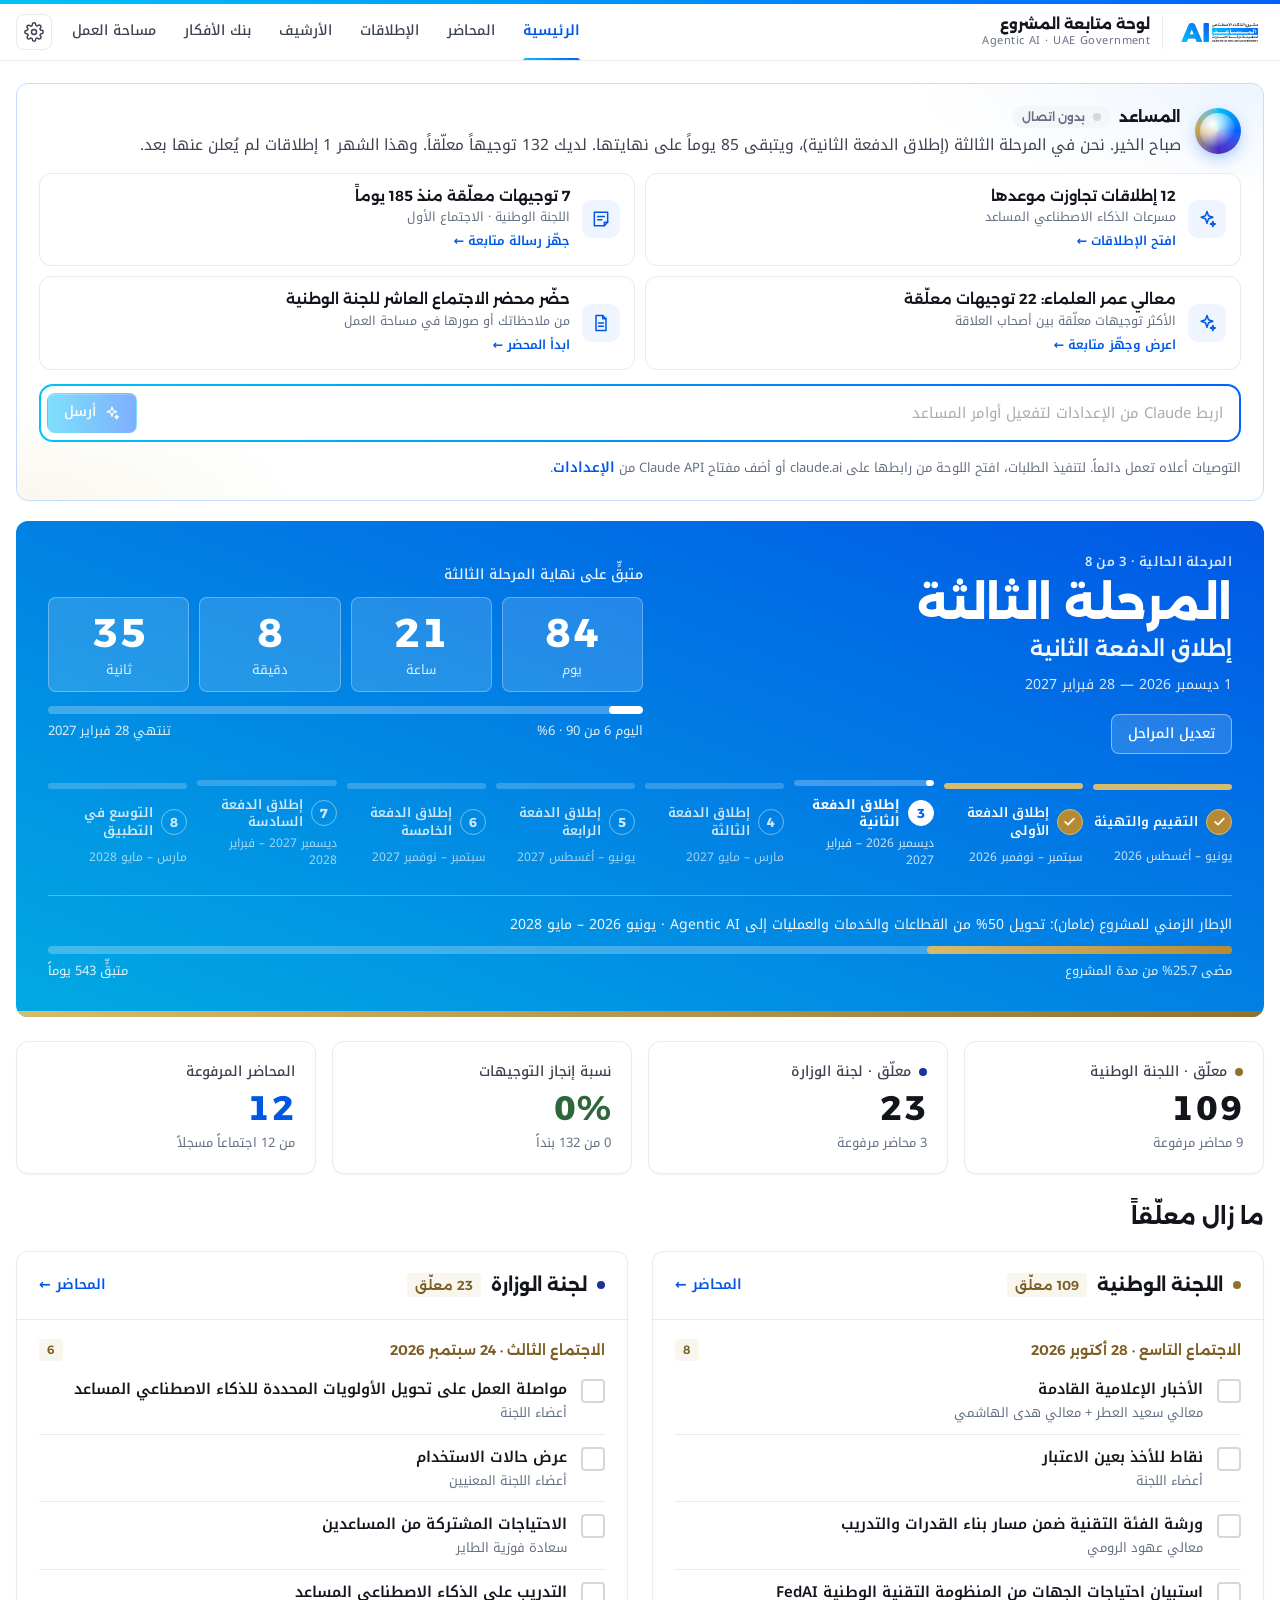
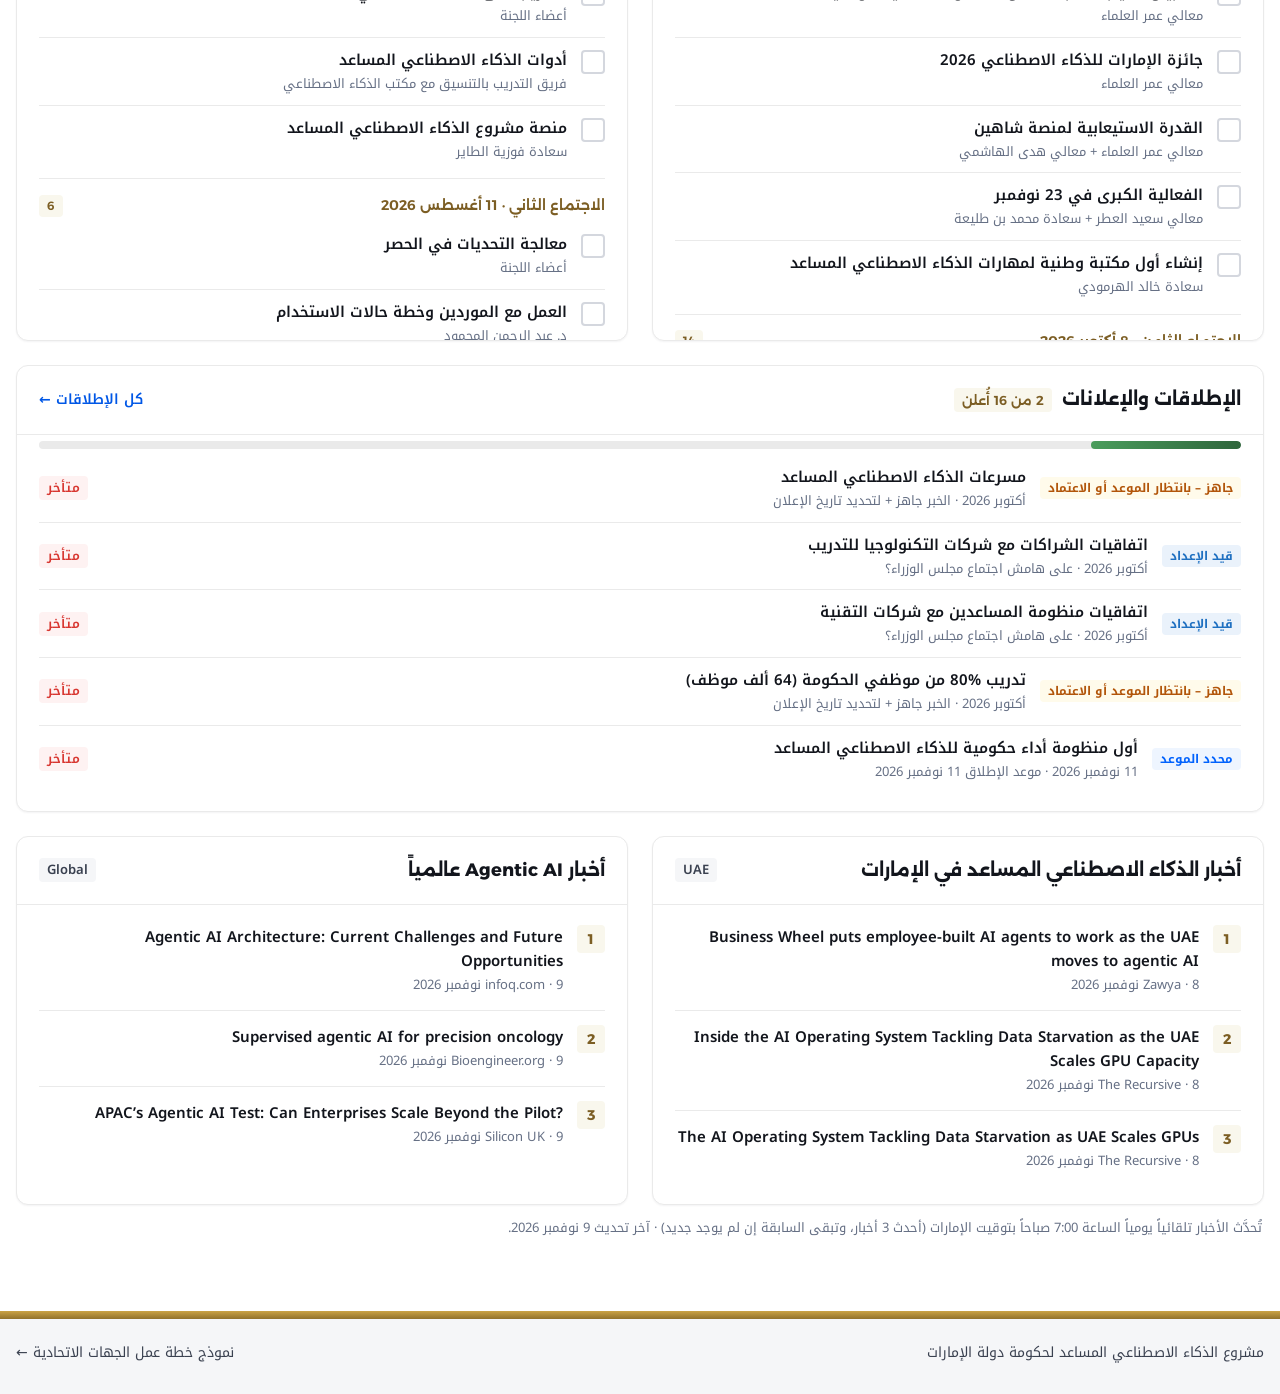
==== commit 8f03a380: "Add National Committee meeting deck generator to the workspace - New workspace task builds the commi" ====
--- a/index.html
+++ b/index.html
@@ -5,7 +5,7 @@
 <meta name="viewport" content="width=device-width, initial-scale=1.0">
 <title>لوحة متابعة الذكاء الاصطناعي المساعد</title>
 <meta name="claude:viewport-fit-sides" content="cover">
-<meta name="description" content="لوحة متابعة مشروع الذكاء الاصطناعي المساعد لحكومة دولة الإمارات: مراحل المشروع، متابعة توجيهات محاضر الاجتماعات، والأخبار.">
+<meta name="description" content="لوحة متابعة مشروع الذكاء الاصطناعي المساعد لحكومة دولة الإمارات: المراحل، المحاضر، الإطلاقات، أرشيف الفعاليات، بنك الأفكار ومساحة العمل.">
 <link rel="icon" href="assets/logo.svg" type="image/svg+xml">
 <link rel="preconnect" href="https://fonts.googleapis.com">
 <link rel="preconnect" href="https://fonts.gstatic.com" crossorigin>
--- a/assets/app.css
+++ b/assets/app.css
@@ -558,6 +558,25 @@
 .img-pick img{width:56px;height:76px;object-fit:cover;border-radius:6px;border:1px solid var(--line)}
 .img-pick small{color:var(--muted)}
 
+/* ---------- committee deck ---------- */
+.deck-grid{display:grid;grid-template-columns:minmax(0,1.6fr) minmax(0,.8fr);gap:24px;align-items:start}
+.deck-side{padding:20px 22px;position:sticky;top:calc(env(safe-area-inset-top,0px) + 76px)}
+.deck-side h3{margin:0 0 10px;font-size:16px}
+.deck-list{margin:0 0 10px;padding-inline-start:20px;display:grid;gap:8px;font-size:13.5px;color:var(--fg-2)}
+.ws-step small{margin-inline-start:auto}
+.ws-step .btn{margin-inline-start:auto}
+.ws-step .btn .ico{width:16px;height:16px}
+.agenda{display:grid;gap:8px}
+.ag-row{display:grid;grid-template-columns:22px 1.3fr 1.3fr 1fr 64px 34px;gap:6px;align-items:center}
+.ag-i{font-family:var(--font-heading);font-weight:700;color:var(--muted);text-align:center}
+.agenda input,.batch-tbl input,.ws-form [data-deck]{width:100%;min-width:0;border:0;background:var(--surface);border-radius:var(--r-lg);padding:8px 10px;min-height:40px;box-shadow:inset 0 0 0 2px var(--line-2)}
+.agenda input:focus,.batch-tbl input:focus{outline:0;box-shadow:inset 0 0 0 2px var(--focus)}
+.agenda .link{justify-self:start}
+.batch-tbl{display:grid;grid-template-columns:1.6fr repeat(5,minmax(0,1fr));gap:6px;align-items:center;font-size:12.5px}
+.batch-tbl b{font-weight:600;color:var(--muted);text-align:center}
+.batch-tbl span{font-weight:600}
+.ws-fields.five{grid-template-columns:repeat(5,minmax(0,1fr))}
+
 /* ---------- modal (aegov-modal) ---------- */
 dialog{border:0;border-radius:var(--r-xl);padding:0;width:min(720px,calc(100vw - 32px));background:var(--surface);color:var(--fg);box-shadow:0 25px 50px -12px oklch(0 0 0 / .35)}
 dialog::backdrop{background:var(--scrim)}
@@ -587,7 +606,8 @@
 
 /* ---------- responsive ---------- */
 @media (max-width:1040px){
-  .ws-grid{grid-template-columns:1fr}
+  .ws-grid,.deck-grid{grid-template-columns:1fr}
+  .deck-side{position:static}
   .ws-out{position:static}
   .hero{grid-template-columns:1fr}
   .track{grid-template-columns:repeat(4,minmax(0,1fr));row-gap:16px}
@@ -619,6 +639,12 @@
   .ck-note{margin-inline-start:0}
   .ck-n{display:none}
   .row2,.stage-row,.imp-fields,.ws-fields,.cpick,.ag-recs,.outs{grid-template-columns:1fr}
+  .ag-row{grid-template-columns:22px 1fr 34px}
+  .ag-row input:nth-of-type(n+2){grid-column:2}
+  .batch-tbl{grid-template-columns:1fr 1fr}
+  .batch-tbl>div,.batch-tbl b{display:none}
+  .batch-tbl span{grid-column:1/-1;margin-top:6px}
+  .ws-fields.five{grid-template-columns:1fr 1fr}
   .l-board{grid-auto-columns:minmax(250px,86%)}
   .idea-grid{grid-template-columns:1fr}
   .arch-grid{grid-template-columns:repeat(2,minmax(0,1fr));gap:10px}
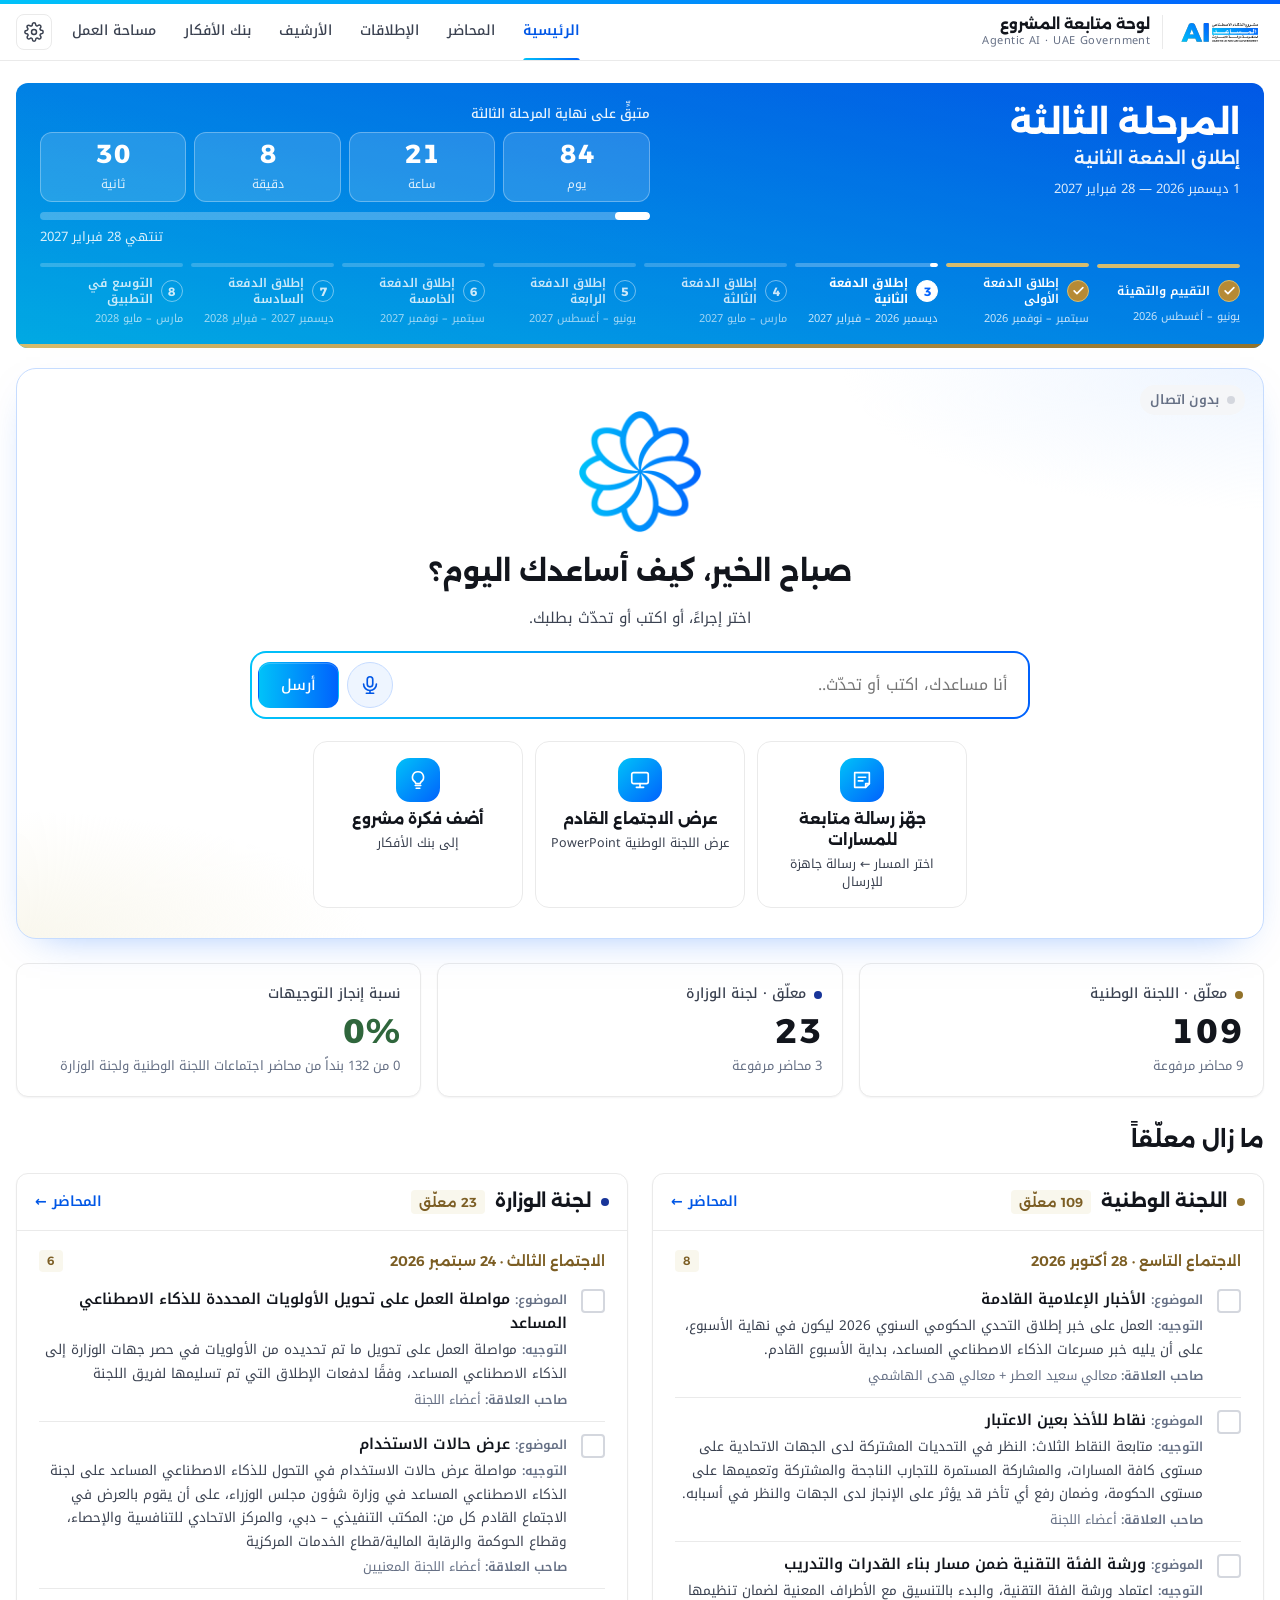
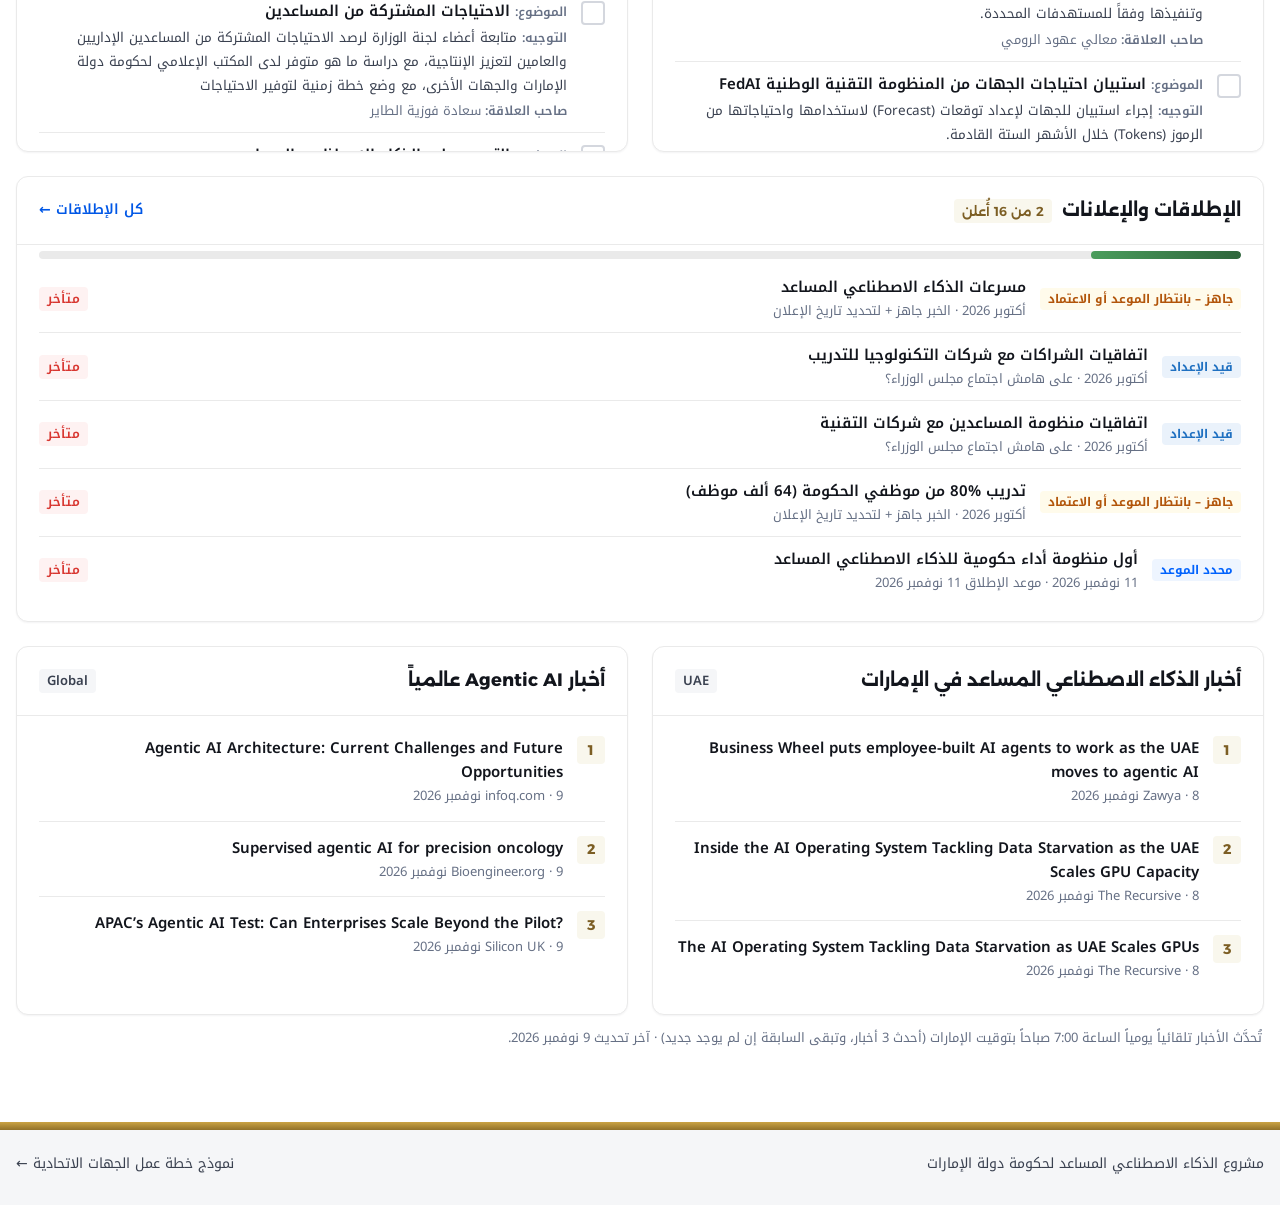
==== commit 47fe220a: "Toast shows above open dialogs; highlight the empty idea description Co-Authored-By: Claude Opus 5.5" ====
--- a/index.html
+++ b/index.html
@@ -52,7 +52,7 @@
 </footer>
 
 <dialog id="modal"><form method="dialog" id="modalForm"></form></dialog>
-<div id="toast" role="status" aria-live="polite"></div>
+<div id="toast" popover="manual" role="status" aria-live="polite"></div>
 
 <script src="assets/app.js"></script>
 </body>
--- a/assets/app.css
+++ b/assets/app.css
@@ -164,57 +164,87 @@
 .dot{width:8px;height:8px;border-radius:50%;flex:0 0 8px;background:var(--c,var(--c-other))}
 .ico{width:16px;height:16px;flex:0 0 16px;fill:none;stroke:currentColor;stroke-width:1.8;stroke-linecap:round;stroke-linejoin:round}
 
-/* ---------- agent ---------- */
-.agent{position:relative;margin-bottom:20px;padding:20px 22px;border-radius:var(--r-xl);background:var(--surface);border:1px solid var(--accent-line);
-  background-image:radial-gradient(500px 160px at 100% 0%,var(--accent-soft),transparent 70%),radial-gradient(400px 140px at 0% 100%,var(--gold-soft),transparent 70%);display:grid;grid-template-columns:minmax(0,1fr);gap:14px}
-.ag-top{display:flex;align-items:center;gap:14px}
-.orb{flex:0 0 auto;width:46px;height:46px;border-radius:50%;background:conic-gradient(from 0deg,var(--cyan),var(--blue),var(--indigo),var(--aegold-400),var(--cyan));position:relative;animation:orbspin 8s linear infinite;box-shadow:0 6px 20px -6px rgba(0,98,253,.6)}
-.orb::after{content:"";position:absolute;inset:5px;border-radius:50%;background:radial-gradient(circle at 35% 30%,#FFFFFF,rgba(255,255,255,.55) 35%,rgba(0,98,253,.15) 70%);animation:orbpulse 2.6s ease-in-out infinite}
-.orb.sm{width:28px;height:28px;box-shadow:none}
-.orb.sm::after{inset:3px}
+/* ---------- agent (compact bar) ---------- */
+.agent{position:relative;margin-bottom:14px;display:grid;grid-template-columns:minmax(0,1fr);gap:10px}
+.ag-bar{display:flex;align-items:center;gap:10px;padding:8px 10px;border-radius:999px;background:var(--surface);border:1px solid var(--accent-line);box-shadow:0 6px 22px -14px rgba(0,98,253,.45);min-width:0}
+.agent.busy .ag-bar{border-color:transparent;background:linear-gradient(var(--surface),var(--surface)) padding-box,linear-gradient(90deg,var(--cyan),var(--blue),var(--indigo),var(--cyan)) border-box;background-size:auto,300% 100%;animation:agflow 2.4s linear infinite;border:1px solid transparent}
+@keyframes agflow{to{background-position:0 0,300% 0}}
+.orb{flex:0 0 auto;width:38px;height:38px;border:0;padding:0;cursor:pointer;border-radius:50%;background:conic-gradient(from 0deg,var(--cyan),var(--blue),var(--indigo),var(--aegold-400),var(--cyan));position:relative;animation:orbspin 8s linear infinite;box-shadow:0 4px 16px -4px rgba(0,98,253,.6)}
+.orb::after{content:"";position:absolute;inset:4px;border-radius:50%;background:radial-gradient(circle at 35% 30%,#FFFFFF,rgba(255,255,255,.55) 35%,rgba(0,98,253,.15) 70%);animation:orbpulse 2.6s ease-in-out infinite}
+.agent.busy .orb{animation-duration:1.2s}
 @keyframes orbspin{to{transform:rotate(360deg)}}
-@keyframes orbpulse{50%{transform:scale(.86);opacity:.8}}
-.ag-brief{flex:1;min-width:0}
-.ag-name{display:flex;align-items:center;gap:8px;font-family:var(--font-heading);font-weight:700;font-size:15px}
-.ag-name .engine{line-height:22px;font-size:11.5px}
-.ag-brief p{margin:2px 0 0;font-size:15.5px;color:var(--fg-2);min-height:1.6em;line-height:1.7}
-.btn.ghost-w{border-color:var(--line);background:var(--surface)}
-.ag-recs{display:grid;grid-template-columns:repeat(2,minmax(0,1fr));gap:10px}
-.rec{display:grid;grid-template-columns:auto 1fr;grid-template-rows:auto auto;gap:2px 12px;align-items:center;text-align:start;padding:12px 14px;border-radius:12px;border:1px solid var(--line);background:var(--surface);cursor:pointer;color:var(--fg);transition:border-color .2s,transform .2s,box-shadow .2s}
-.rec:hover{border-color:var(--accent);transform:translateY(-1px);box-shadow:0 8px 20px -12px rgba(0,98,253,.4)}
-.rec-ico{grid-row:span 2;display:grid;place-items:center;width:38px;height:38px;border-radius:10px;background:var(--accent-soft);color:var(--accent-fg)}
-.rec-ico .ico{width:20px;height:20px}
-.rec-txt{display:flex;flex-direction:column;min-width:0}
-.rec-txt b{font-family:var(--font-heading);font-size:14.5px;font-weight:600;line-height:1.5}
-.rec-txt small{color:var(--muted);font-size:12.5px;overflow:hidden;text-overflow:ellipsis;white-space:nowrap}
-.rec-go{grid-column:2;font-size:12.5px;font-weight:600;color:var(--accent-fg)}
-.ag-ask{display:flex;gap:8px;align-items:center;padding:6px;border-radius:14px;border:2px solid transparent;background-image:linear-gradient(var(--surface),var(--surface)),var(--grad);background-origin:border-box;background-clip:padding-box,border-box}
-.ag-ask input{flex:1;min-width:0;border:0;background:transparent;padding:8px 10px;font-size:15px;outline:none}
-.ag-ask input:disabled{opacity:.6}
-.ag-ask .btn .ico{width:16px;height:16px}
-.ag-sugg{display:flex;gap:8px;flex-wrap:wrap}
-.chip.sugg{cursor:pointer;background:var(--surface);box-shadow:inset 0 0 0 1px var(--line);line-height:30px;padding:0 12px;font-weight:500}
+@keyframes orbpulse{50%{transform:scale(.84);opacity:.8}}
+.ag-chips{flex:1;min-width:0;display:flex;align-items:center;gap:6px;overflow-x:auto;scrollbar-width:none;mask-image:linear-gradient(to left,#000 92%,transparent)}
+.ag-chips::-webkit-scrollbar{display:none}
+.mchip,.achip{flex:0 0 auto;display:inline-flex;align-items:center;gap:6px;border:0;cursor:pointer;white-space:nowrap;border-radius:999px;font-size:13px;line-height:30px;padding:0 12px;animation:chipin .45s cubic-bezier(.2,.8,.2,1) both;animation-delay:calc(var(--i) * 70ms);transition:transform .15s,background .2s}
+@keyframes chipin{from{opacity:0;transform:translateY(6px) scale(.96)}to{opacity:1;transform:none}}
+.mchip{background:var(--accent-soft);color:var(--accent-strong);font-weight:500}
+.mchip b{font-family:var(--font-heading);font-size:15px;font-weight:700;color:var(--accent-fg);font-variant-numeric:tabular-nums}
+.mchip.warn{background:var(--danger-bg);color:var(--danger)}
+.mchip.warn b{color:var(--danger)}
+.achip{background:var(--surface-2);color:var(--fg-2);box-shadow:inset 0 0 0 1px var(--line)}
+.achip .ico{width:15px;height:15px;color:var(--accent-fg)}
+.mchip:hover,.achip:hover{transform:translateY(-1px)}
+.achip:hover{box-shadow:inset 0 0 0 1px var(--accent);color:var(--accent-fg)}
+.ag-sep{flex:0 0 1px;height:20px;background:var(--line)}
+.ask-btn{flex:0 0 auto;display:inline-flex;align-items:center;gap:6px;border:0;cursor:pointer;border-radius:999px;padding:0 14px;line-height:36px;background:var(--grad);color:#FFFFFF;font-weight:600;font-size:14px;box-shadow:0 4px 14px -6px rgba(0,98,253,.6)}
+.ask-btn .ico{width:16px;height:16px}
+.ask-btn.on{background:var(--accent-strong)}
+.ag-ask{display:flex;gap:8px;align-items:center;padding:5px;border-radius:999px;border:2px solid transparent;background-image:linear-gradient(var(--surface),var(--surface)),var(--grad);background-origin:border-box;background-clip:padding-box,border-box;animation:chipin .3s both}
+.ag-ask input{flex:1;min-width:0;border:0;background:transparent;padding:6px 12px;font-size:14.5px;outline:none}
+.ag-ask .btn{border-radius:999px}
+.ag-sugg{display:flex;gap:6px;flex-wrap:wrap}
+.chip.sugg{cursor:pointer;background:var(--surface);box-shadow:inset 0 0 0 1px var(--line);line-height:28px;padding:0 12px;font-weight:500;font-size:12.5px}
 .chip.sugg:hover{box-shadow:inset 0 0 0 1px var(--accent);color:var(--accent-fg)}
-.ag-note{margin:0;font-size:13px;color:var(--muted)}
-.ag-thread{display:grid;gap:12px;max-height:440px;overflow-y:auto;padding:4px 2px}
-.msg{display:flex;gap:10px;align-items:flex-start;max-width:92%}
-.msg.me{margin-inline-start:auto;flex-direction:row-reverse}
-.msg.me p{margin:0;padding:9px 14px;border-radius:14px 14px 4px 14px;background:var(--grad);color:#FFFFFF;font-size:14.5px}
-.msg-body{display:grid;gap:8px;min-width:0}
-.msg-text{padding:10px 14px;border-radius:14px 14px 14px 4px;background:var(--surface-2);font-size:14.5px;line-height:1.85}
-.msg-text p{margin:0 0 6px}.msg-text p:last-child{margin:0}
-.msg-text ul{margin:4px 0;padding-inline-start:20px}
-.sm-link{font-size:12.5px;justify-self:start}
-.dots{display:inline-flex;gap:4px}
-.dots i{width:7px;height:7px;border-radius:50%;background:var(--accent);animation:dot 1.2s infinite}
+.ag-res{border-radius:16px;border:1px solid var(--accent-line);background:var(--surface);padding:12px 16px;display:grid;gap:8px;animation:chipin .35s both;box-shadow:0 10px 30px -18px rgba(0,98,253,.5)}
+.ag-q{display:flex;align-items:center;justify-content:space-between;gap:10px;font-size:13px;color:var(--muted)}
+.ag-q span{overflow:hidden;text-overflow:ellipsis;white-space:nowrap}
+.ag-steps{display:flex;gap:6px;flex-wrap:wrap}
+.step-pill{display:inline-flex;align-items:center;gap:5px;font-size:12px;font-weight:600;line-height:24px;padding:0 10px;border-radius:999px;background:var(--ok-bg);color:var(--ok);animation:chipin .35s both}
+.step-pill .ico{width:13px;height:13px;stroke-width:2.6}
+.step-pill.live{background:var(--accent-soft);color:var(--accent-fg)}
+.ag-text{font-size:14px;line-height:1.85;max-height:7.6em;overflow:hidden;mask-image:linear-gradient(#000 70%,transparent)}
+.ag-res.more .ag-text,.ag-res.busy .ag-text{max-height:none;mask-image:none}
+.ag-text p{margin:0 0 6px}.ag-text p:last-child{margin:0}
+.ag-text ul{margin:4px 0;padding-inline-start:20px}
+.ag-res-f{display:flex;gap:16px}
+.dots{display:inline-flex;gap:3px}
+.dots i{width:5px;height:5px;border-radius:50%;background:currentColor;animation:dot 1.2s infinite}
 .dots i:nth-child(2){animation-delay:.2s}.dots i:nth-child(3){animation-delay:.4s}
-@keyframes dot{0%,80%,100%{opacity:.25;transform:translateY(0)}40%{opacity:1;transform:translateY(-3px)}}
-.act-card{display:flex;align-items:center;gap:10px;padding:8px 12px;border-radius:10px;border:1px solid var(--accent-line);background:var(--accent-soft);font-size:13.5px;flex-wrap:wrap}
+@keyframes dot{0%,80%,100%{opacity:.25;transform:translateY(0)}40%{opacity:1;transform:translateY(-2px)}}
+.act-card{display:flex;align-items:center;gap:10px;padding:7px 12px;border-radius:10px;border:1px solid var(--accent-line);background:var(--accent-soft);font-size:13px;flex-wrap:wrap;animation:chipin .35s both}
 .act-card>span{flex:1;min-width:160px}
-.act-card .ico{color:var(--accent-fg);width:18px;height:18px}
+.act-card .ico{color:var(--accent-fg);width:17px;height:17px}
 .act-card.ok{border-color:transparent;background:var(--ok-bg)}
 .act-card.ok .ico{color:var(--ok)}
 .m-remark{margin:6px 0 0;font-size:13px;color:var(--warn);background:var(--warn-bg);border-radius:var(--r-sm);padding:6px 10px}
+
+/* agent: large panel */
+.agent.big{padding:20px 22px;border-radius:20px;border:1px solid var(--accent-line);background:var(--surface);background-image:radial-gradient(600px 200px at 100% 0%,var(--accent-soft),transparent 70%),radial-gradient(500px 180px at 0% 100%,var(--gold-soft),transparent 70%);gap:14px;margin-bottom:20px;box-shadow:0 14px 40px -24px rgba(0,98,253,.5)}
+.agent.big.busy{border-color:transparent;background:linear-gradient(var(--surface),var(--surface)) padding-box,linear-gradient(90deg,var(--cyan),var(--blue),var(--indigo),var(--cyan)) border-box;background-size:auto,300% 100%;animation:agflow 2.4s linear infinite;border:1px solid transparent}
+.ag-head{display:flex;align-items:center;gap:14px}
+.agent.big .orb{width:60px;height:60px}
+.agent.big .orb::after{inset:6px}
+.ag-hello{flex:1;min-width:0;display:flex;flex-direction:column;line-height:1.5}
+.ag-hello b{font-family:var(--font-heading);font-size:19px}
+.ag-hello span{color:var(--fg-2);font-size:14.5px}
+.ag-tiles{display:grid;grid-template-columns:repeat(auto-fill,minmax(160px,1fr));gap:10px}
+.mtile,.atile{display:flex;flex-direction:column;align-items:flex-start;gap:4px;text-align:start;border:1px solid var(--line);border-radius:14px;padding:12px 14px;cursor:pointer;background:var(--surface);color:var(--fg);animation:chipin .5s cubic-bezier(.2,.8,.2,1) both;animation-delay:calc(var(--i) * 70ms);transition:transform .2s,box-shadow .2s,border-color .2s}
+.mtile:hover,.atile:hover{transform:translateY(-3px);border-color:var(--accent);box-shadow:0 12px 26px -16px rgba(0,98,253,.55)}
+.mtile{background:linear-gradient(135deg,var(--accent-soft),var(--surface))}
+.mtile b{font-family:var(--font-heading);font-size:34px;line-height:1.1;color:var(--accent-fg);font-variant-numeric:tabular-nums}
+.mtile span{font-size:13.5px;color:var(--fg-2);font-weight:600}
+.mtile.warn{background:linear-gradient(135deg,var(--danger-bg),var(--surface))}
+.mtile.warn b{color:var(--danger)}
+.atile .at-ico{display:grid;place-items:center;width:34px;height:34px;border-radius:10px;background:var(--grad-diag);color:#FFFFFF}
+.atile .at-ico .ico{width:18px;height:18px}
+.atile>span:nth-child(2){font-family:var(--font-heading);font-weight:600;font-size:14.5px;line-height:1.45}
+.atile i{font-style:normal;font-size:12px;font-weight:600;color:var(--accent-fg);margin-top:auto}
+.agent.big .ag-ask{padding:6px;border-radius:16px}
+.ag-ask-ico{display:grid;place-items:center;padding-inline-start:8px;color:var(--accent-fg)}
+.ag-ask-ico .ico{width:20px;height:20px}
+.agent.big .ag-ask input{font-size:15.5px;padding:10px 8px}
+.agent.big .ag-ask .btn{border-radius:12px;height:44px}
 
 /* ---------- dashboard: stage panel (brand gradient; gold marks the overall national timeline) ---------- */
 .hero{position:relative;overflow:hidden;background:linear-gradient(rgba(6,24,90,.14),rgba(6,24,90,.14)),linear-gradient(to bottom left,var(--blue),var(--cyan));color:var(--on-grad);border-radius:var(--r-xl);padding:30px 32px 34px;display:grid;grid-template-columns:minmax(0,1fr) minmax(0,1.1fr);gap:26px 48px}
@@ -257,20 +287,36 @@
 .target{grid-column:1/-1;border-top:1px solid rgba(255,255,255,.3);padding-top:18px}
 .target .t{font-size:14px;color:rgba(255,255,255,.92);margin-bottom:10px;line-height:1.6}
 
-.kpis{display:grid;grid-template-columns:repeat(4,1fr);gap:16px;margin:24px 0}
+/* pending: horizontal strips */
+.pend-card .card-h{padding:12px 18px}
+.pend-strip{display:flex;gap:10px;overflow-x:auto;padding:12px 18px 14px;scroll-snap-type:x proximity}
+.pcard{flex:0 0 280px;scroll-snap-align:start;display:flex;flex-direction:column;gap:5px;padding:12px 14px;border:1px solid var(--line);border-radius:12px;background:var(--surface-2);min-height:0}
+.pc-top{display:flex;align-items:center;justify-content:space-between;gap:8px}
+.pc-m{font-family:var(--font-heading);font-size:12px;font-weight:600;color:var(--gold-fg);text-decoration:none;background:var(--gold-soft);padding:0 8px;border-radius:var(--r-sm);line-height:22px}
+.pc-t{font-size:14px;line-height:1.55;display:-webkit-box;-webkit-line-clamp:2;-webkit-box-orient:vertical;overflow:hidden}
+.pc-d{margin:0;font-size:12.5px;color:var(--fg-2);line-height:1.7;display:-webkit-box;-webkit-line-clamp:3;-webkit-box-orient:vertical;overflow:hidden}
+.pc-o{font-size:12px;color:var(--muted);overflow:hidden;text-overflow:ellipsis;white-space:nowrap;margin-top:auto}
+.pf-l{font-weight:600;color:var(--muted);font-size:11.5px}
+
+.kpis{display:grid;grid-template-columns:repeat(3,1fr);gap:16px;margin:24px 0}
 .kpi{padding:18px 20px;display:flex;flex-direction:column;gap:2px}
 .kpi .l{color:var(--fg-2);font-size:14px;font-weight:500;display:flex;align-items:center;gap:8px}
 .kpi .v{font-family:var(--font-heading);font-size:34px;font-weight:700;line-height:1.3;font-variant-numeric:tabular-nums}
 .kpi .s{font-size:13px;color:var(--muted)}
 .sec-h{font-size:22px;font-weight:700;margin:8px 0 14px}
 .dash-cols{display:grid;grid-template-columns:1fr 1fr;gap:24px;align-items:start}
-.pend-body{max-height:620px;overflow-y:auto;padding-top:4px}
+.pend-body{max-height:520px;overflow-y:auto;padding-top:4px}
 .pend-group{padding-top:10px}
 .pend-group+.pend-group{border-top:1px solid var(--line);margin-top:6px}
 .pend-gh{display:flex;justify-content:space-between;align-items:center;gap:8px;font-family:var(--font-heading);font-size:14px;font-weight:600;color:var(--gold-fg);text-decoration:none;padding:4px 0}
 .pend-gh span{font-size:12px;background:var(--gold-soft);border-radius:var(--r-sm);padding:0 8px;line-height:22px}
 .pend-gh:hover{color:var(--accent-fg)}
 .pend-body .list>li{padding:10px 0}
+.pend-body .list>li.is-done{opacity:.55}
+.pend-body .list>li.is-done .li-main{text-decoration:line-through;text-decoration-color:var(--ok)}
+.pf-l{font-weight:600;color:var(--muted);font-size:12.5px}
+.pf-dir{font-size:13.5px;color:var(--fg-2);line-height:1.75;margin-top:3px}
+.pend-body .li-sub{margin-top:4px}
 .news-cols{display:grid;grid-template-columns:1fr 1fr;gap:24px;margin-top:24px}
 .section-note{color:var(--muted);font-size:13px;margin:12px 2px 0}
 
@@ -508,6 +554,54 @@
 .l-dash .bar{margin-bottom:6px}
 .l-dash .bar>i{background:linear-gradient(90deg,oklch(0.627 0.126 148.7),oklch(0.461 0.090 149.4))}
 .l-dash .list>li{align-items:center;padding:10px 0}
+/* ---------- launches: A3 board (always dark, like the slide) ---------- */
+.a3{--a3-ink:#FFFFFF;--a3-navy:#0A1A4A;--a3-green:#00B050;--a3-yellow:#FFC000;--a3-blue:#2E75FF;--a3-gray:#E8ECF4;
+  position:relative;overflow:hidden;border-radius:18px;padding:18px 18px 22px;background:linear-gradient(160deg,#071a52,#0a2f8a 55%,#0b4fd6);color:var(--a3-ink);isolation:isolate}
+.a3-bg{position:absolute;inset:0;width:100%;height:100%;object-fit:cover;z-index:-1;opacity:.9}
+.a3-h{display:flex;align-items:center;justify-content:space-between;gap:16px;flex-wrap:wrap}
+.a3-h h1{margin:0;font-family:var(--font-heading);font-weight:800;font-size:clamp(22px,3vw,34px);letter-spacing:.01em;color:#FFFFFF;text-shadow:0 2px 12px rgba(0,0,0,.35)}
+.a3-logo{height:38px;width:auto;filter:drop-shadow(0 2px 6px rgba(0,0,0,.3))}
+.a3-bar{display:flex;align-items:center;gap:10px 12px;flex-wrap:wrap;margin:12px 0 16px;font-size:12.5px}
+.a3-prog{display:inline-flex;align-items:center;gap:8px;background:rgba(255,255,255,.12);border:1px solid rgba(255,255,255,.25);border-radius:999px;padding:3px 12px}
+.a3-prog b{font-family:var(--font-heading);font-size:15px}
+.a3-prog i{display:inline-block;width:80px;height:5px;border-radius:9px;background:linear-gradient(90deg,var(--a3-green) var(--p),rgba(255,255,255,.25) var(--p))}
+.a3-legend{display:flex;gap:6px 10px;flex-wrap:wrap;flex:1 1 260px;min-width:0}
+.lg{display:inline-flex;align-items:center;gap:5px;opacity:.92}
+.lg i{width:10px;height:10px;border-radius:3px;background:var(--c-st)}
+.a3-add{margin-inline-start:auto;background:rgba(255,255,255,.14);border-color:rgba(255,255,255,.4);color:#FFFFFF;border-radius:999px}
+.a3-add:hover{background:rgba(255,255,255,.25);color:#FFFFFF}
+.a3-reset{background:transparent;border-color:rgba(255,255,255,.4);color:#FFFFFF;border-radius:999px}
+.a3-reset:hover{background:rgba(255,255,255,.18);color:#FFFFFF}
+.a3-reset[disabled]{opacity:.45;cursor:default}
+.a3-reset.armed{background:#E5484D;border-color:#E5484D;color:#FFFFFF}
+.st-announced{--c-st:var(--a3-green,#00B050)}.st-ready,.st-prep{--c-st:var(--a3-yellow,#FFC000)}.st-scheduled{--c-st:var(--a3-blue,#2E75FF)}.st-planned{--c-st:var(--a3-gray,#E8ECF4)}
+.a3-grid{display:grid;grid-template-columns:repeat(6,minmax(0,1fr));gap:12px;align-items:stretch}
+.a3c{position:relative;overflow:hidden;isolation:isolate;min-height:178px;border-radius:14px;padding:10px 11px 10px;display:flex;flex-direction:column;gap:8px;cursor:pointer;
+  background:linear-gradient(180deg,rgba(16,40,110,.55),rgba(6,16,52,.92));border:1px solid rgba(255,255,255,.18);box-shadow:0 10px 24px -14px rgba(0,0,0,.6);transition:transform .2s,box-shadow .2s;animation:chipin .45s both}
+.a3c:hover,.a3c:focus-visible{transform:translateY(-3px);box-shadow:0 18px 34px -16px rgba(0,0,0,.7);outline:none;border-color:rgba(255,255,255,.4)}
+.a3c-bg{position:absolute;inset:0;width:100%;height:100%;object-fit:cover;z-index:-2;opacity:.55}
+.a3c::before{content:"";position:absolute;inset:0;z-index:-1;background:linear-gradient(180deg,rgba(8,26,80,.35) 0%,rgba(6,16,52,.88) 70%)}
+.a3c-mark{position:absolute;inset-inline-start:8px;bottom:6px;font-family:var(--font-heading);font-weight:800;font-size:44px;color:rgba(255,255,255,.18);z-index:-1}
+.a3c-top{display:flex;align-items:center;justify-content:space-between;gap:6px}
+.a3c-who{display:flex;align-items:center}
+.a3c-who img{width:34px;height:34px;border-radius:50%;object-fit:cover;border:2px solid rgba(255,255,255,.85);background:#0b1f5c}
+.a3c-who img+img{margin-inline-start:-8px}
+.a3c-month{font-family:var(--font-heading);font-weight:700;font-size:13px;line-height:24px;padding:0 12px;border-radius:999px;background:var(--c-st);color:#0A1A4A;box-shadow:0 2px 8px rgba(0,0,0,.25)}
+.st-planned .a3c-month{background:#FFFFFF}
+.a3c h3{margin:0;font-family:var(--font-heading);font-weight:800;font-size:15.5px;line-height:1.45;color:#FFFFFF;text-shadow:0 1px 6px rgba(0,0,0,.35);flex:1}
+.a3c-logos{display:flex;gap:6px;align-items:center}
+.a3c-logos img{max-height:28px;max-width:90px;object-fit:contain;filter:brightness(0) invert(1);opacity:.85}
+.a3c-logos.top img{max-height:16px;filter:none;opacity:1}
+.a3c-note{font-size:11.5px;font-weight:700;text-align:center;line-height:1.4;padding:4px 6px;border-radius:6px;background:var(--c-st);color:#0A1A4A}
+.st-announced .a3c-note,.st-scheduled .a3c-note{color:#FFFFFF}
+.a3c-late{margin-inline-start:auto;margin-inline-end:6px;font-size:10.5px;font-weight:700;padding:0 6px;line-height:18px;border-radius:5px;background:#E5484D;color:#FFFFFF}
+.a3c-next{position:absolute;inset-inline:10px;bottom:10px;border:0;border-radius:8px;padding:6px;font-size:12px;font-weight:700;background:#FFFFFF;color:#0A3A9E;cursor:pointer;opacity:0;transform:translateY(6px);transition:opacity .2s,transform .2s}
+.a3c:hover .a3c-next,.a3c:focus-within .a3c-next{opacity:1;transform:none}
+.a3-group{grid-column:span var(--n);display:flex;flex-direction:column;gap:8px;padding:8px;border-radius:16px;background:rgba(255,255,255,.08);border:1px solid rgba(255,255,255,.28)}
+.a3-group-h{font-size:12px;font-weight:700;text-align:center;padding:4px 10px;border-radius:8px;background:#FFFFFF;color:#0A1A4A}
+.a3-group-c{display:grid;grid-template-columns:repeat(var(--n),minmax(0,1fr));gap:10px;flex:1}
+.a3-group .a3c{min-height:150px}
+
 /* ---------- archive ---------- */
 .chip.fchip{cursor:pointer;background:var(--surface);box-shadow:inset 0 0 0 1px var(--line);line-height:30px;padding:0 10px}
 .chip.fchip.off{opacity:.45;text-decoration:line-through}
@@ -607,12 +701,13 @@
 /* ---------- responsive ---------- */
 @media (max-width:1040px){
   .ws-grid,.deck-grid{grid-template-columns:1fr}
+  .a3-grid{grid-template-columns:repeat(3,minmax(0,1fr))}
+  .a3-group{grid-column:span min(var(--n),3)}
   .deck-side{position:static}
   .ws-out{position:static}
   .hero{grid-template-columns:1fr}
   .track{grid-template-columns:repeat(4,minmax(0,1fr));row-gap:16px}
-  .dash-cols{grid-template-columns:1fr}
-  .kpis{grid-template-columns:repeat(2,1fr)}
+  .kpis{grid-template-columns:repeat(3,1fr)}
 }
 @media (max-width:760px){
   .topbar-inner{gap:6px 10px;min-height:0;padding-top:10px}
@@ -629,7 +724,7 @@
   .track{grid-template-columns:repeat(2,minmax(0,1fr))}
   .countdown{gap:6px}
   .cd-unit{padding:10px 2px 6px}
-  .kpis{gap:12px}
+  .kpis{gap:12px;grid-template-columns:1fr}
   .kpi{padding:14px 16px}
   .kpi .v{font-size:28px}
   .card-h,.card-b{padding-inline:16px}
@@ -639,6 +734,13 @@
   .ck-note{margin-inline-start:0}
   .ck-n{display:none}
   .row2,.stage-row,.imp-fields,.ws-fields,.cpick,.ag-recs,.outs{grid-template-columns:1fr}
+  .a3-grid{grid-template-columns:repeat(2,minmax(0,1fr));gap:8px}
+  .a3-group{grid-column:1/-1}
+  .a3{padding:14px 10px 16px}
+  .a3c{min-height:160px}
+  .a3c-next{opacity:1;transform:none;position:static;margin-top:2px}
+  .dash-cols{grid-template-columns:1fr}
+  .pend-body{max-height:440px}
   .ag-row{grid-template-columns:22px 1fr 34px}
   .ag-row input:nth-of-type(n+2){grid-column:2}
   .batch-tbl{grid-template-columns:1fr 1fr}
@@ -649,9 +751,14 @@
   .idea-grid{grid-template-columns:1fr}
   .arch-grid{grid-template-columns:repeat(2,minmax(0,1fr));gap:10px}
   .tabs{gap:16px;overflow-x:auto}
-  .agent{padding:16px}
-  .orb{width:38px;height:38px}
-  .msg{max-width:100%}
+  .ag-bar{border-radius:20px;flex-wrap:wrap}
+  .agent.big{padding:16px 14px}
+  .agent.big .orb{width:46px;height:46px}
+  .ag-tiles{grid-template-columns:repeat(2,minmax(0,1fr))}
+  .mtile b{font-size:28px}
+  .ag-chips{order:3;flex-basis:100%}
+  .ask-btn{margin-inline-start:auto}
+  .pcard{flex-basis:84%}
   .ws-form{padding:18px 16px}
   .paper{padding:24px 16px 28px}
   .picker-ico{width:44px;height:44px}
@@ -664,3 +771,77 @@
   .topbar,.foot-band,.btn,.icon-btn,.mstrip,.subtabs{display:none!important}
   .card{box-shadow:none}
 }
+
+/* launches: status bar is a dropdown */
+.a3c-sel{position:relative;display:flex;align-items:center;justify-content:center;gap:6px;cursor:pointer;transition:filter .15s,box-shadow .15s}
+.a3c-sel:hover{filter:brightness(1.06);box-shadow:0 0 0 2px rgba(255,255,255,.55)}
+.a3c-sel:focus-within{box-shadow:0 0 0 2px #FFFFFF}
+.a3c-sel i{font-style:normal;font-size:10px;opacity:.75}
+.a3c-sel select{position:absolute;inset:0;width:100%;height:100%;opacity:0;cursor:pointer;font:inherit;color:#0A1A4A}
+.a3c-sel select option{background:#FFFFFF;color:#0A1A4A}
+.a3-logo{filter:none}
+
+/* ---------- agent: big centered panel ---------- */
+.agent.big{position:relative;display:flex;flex-direction:column;align-items:center;text-align:center;gap:14px;padding:40px 28px 30px}
+.agent.big>.engine{position:absolute;top:16px;inset-inline-start:18px}
+.ag-icon{position:relative;width:124px;height:124px;padding:0;border:0;border-radius:50%;background:none;cursor:pointer;isolation:isolate}
+.ag-icon img{display:block;width:100%;height:100%;object-fit:contain;animation:agspin 28s linear infinite;transition:transform .3s}
+.ag-icon:hover img{transform:scale(1.05)}
+.ag-icon:focus-visible{outline:3px solid var(--accent);outline-offset:6px}
+.agent.busy .ag-icon img{animation-duration:2.2s}
+.agent.listening .ag-icon::after{content:"";position:absolute;inset:-6px;border-radius:50%;border:3px solid var(--cyan);animation:agring 1.4s ease-out infinite}
+.agent.listening .ag-icon img{animation-duration:6s}
+@keyframes agspin{to{transform:rotate(360deg)}}
+@keyframes agring{from{transform:scale(.9);opacity:.9}to{transform:scale(1.35);opacity:0}}
+.ag-title{margin:6px 0 0;font-family:var(--font-heading);font-size:28px;line-height:1.35}
+.ag-sub{margin:0;color:var(--fg-2);font-size:15px}
+.agent.big .ag-ask{width:min(780px,100%);padding:6px;margin-top:6px}
+.agent.big .ag-ask input{font-size:16px;padding:12px 14px}
+.agent.big .ag-ask .btn{height:46px;padding-inline:22px}
+.mic{flex:0 0 auto;display:grid;place-items:center;width:46px;height:46px;border-radius:50%;border:1px solid var(--accent-line);background:var(--accent-soft);color:var(--accent-fg);cursor:pointer;transition:background .2s,color .2s,transform .2s}
+.mic:hover{transform:scale(1.06)}
+.mic .ico{width:22px;height:22px}
+.mic.on{background:#E5484D;border-color:#E5484D;color:#FFFFFF;animation:micpulse 1.2s ease-in-out infinite}
+@keyframes micpulse{0%,100%{box-shadow:0 0 0 0 rgba(229,72,77,.45)}50%{box-shadow:0 0 0 10px rgba(229,72,77,0)}}
+.agent.big .ag-tiles{display:flex;flex-wrap:wrap;justify-content:center;gap:12px;width:min(1060px,100%);margin-top:8px}
+.agent.big .atile{flex:0 1 210px;align-items:center;text-align:center;gap:6px;padding:16px 14px}
+.agent.big .atile .at-ico{width:44px;height:44px;border-radius:14px}
+.agent.big .atile .at-ico .ico{width:22px;height:22px}
+.atile b{font-family:var(--font-heading);font-size:15px;line-height:1.4}
+.atile small{font-size:12.5px;color:var(--fg-2);line-height:1.4}
+.agent.big .ag-res{width:min(860px,100%);text-align:start}
+.ag-local textarea{width:100%;resize:vertical;border:1px solid var(--line);border-radius:12px;padding:12px 14px;font:inherit;font-size:14.5px;line-height:1.8;background:var(--surface-2);color:var(--fg)}
+.ag-acts{display:flex;flex-wrap:wrap;gap:8px}
+.ag-acts .ico{width:16px;height:16px}
+@media (prefers-reduced-motion:reduce){.ag-icon img{animation:none}}
+@media (max-width:640px){
+  .agent.big{padding:44px 14px 20px}
+  .ag-icon{width:92px;height:92px}
+  .ag-title{font-size:21px}
+  .agent.big .atile{flex:1 1 calc(50% - 12px);padding:12px 10px}
+  .agent.big .ag-ask .btn{padding-inline:14px}
+}
+
+/* stage panel: finer (same content, tighter) */
+.hero{padding:20px 24px 22px;gap:14px 36px;margin-bottom:20px}
+.hero h2{font-size:clamp(24px,2.6vw,32px)}
+.hero-sub{font-size:clamp(15px,1.4vw,17px)}
+.hero .range{font-size:13px;margin:2px 0 0}
+.hero .countdown{gap:8px;margin:6px 0 10px}
+.hero .cd-unit{padding:7px 4px 5px;border-radius:12px}
+.hero .cd-unit b{font-size:clamp(20px,2.2vw,26px)}
+.hero .cd-unit span{font-size:12px}
+.hero .cd-label{font-size:13px}
+.hero .track{gap:8px}
+.hero .ts-bar{height:4px;margin-bottom:4px}
+.hero .ts-n{width:22px;height:22px;font-size:12px}
+.hero .ts-t{font-size:12px}
+.hero .ts-d{font-size:11px}
+.hero::after{height:4px}
+.ag-tracks{display:flex;flex-wrap:wrap;gap:6px}
+.ag-tracks .chip{cursor:pointer}
+.ag-tracks .chip b{font-variant-numeric:tabular-nums;opacity:.7;margin-inline-start:4px}
+.ag-tracks .chip.on{background:var(--accent);border-color:var(--accent);color:#FFFFFF}
+#toast[popover]{inset:auto auto calc(24px + env(safe-area-inset-bottom,0px)) 50%;margin:0;border:0;overflow:visible}
+.need{animation:need .5s;border-color:#E5484D!important;box-shadow:0 0 0 3px rgba(229,72,77,.2)!important}
+@keyframes need{20%,60%{transform:translateX(-5px)}40%,80%{transform:translateX(5px)}}
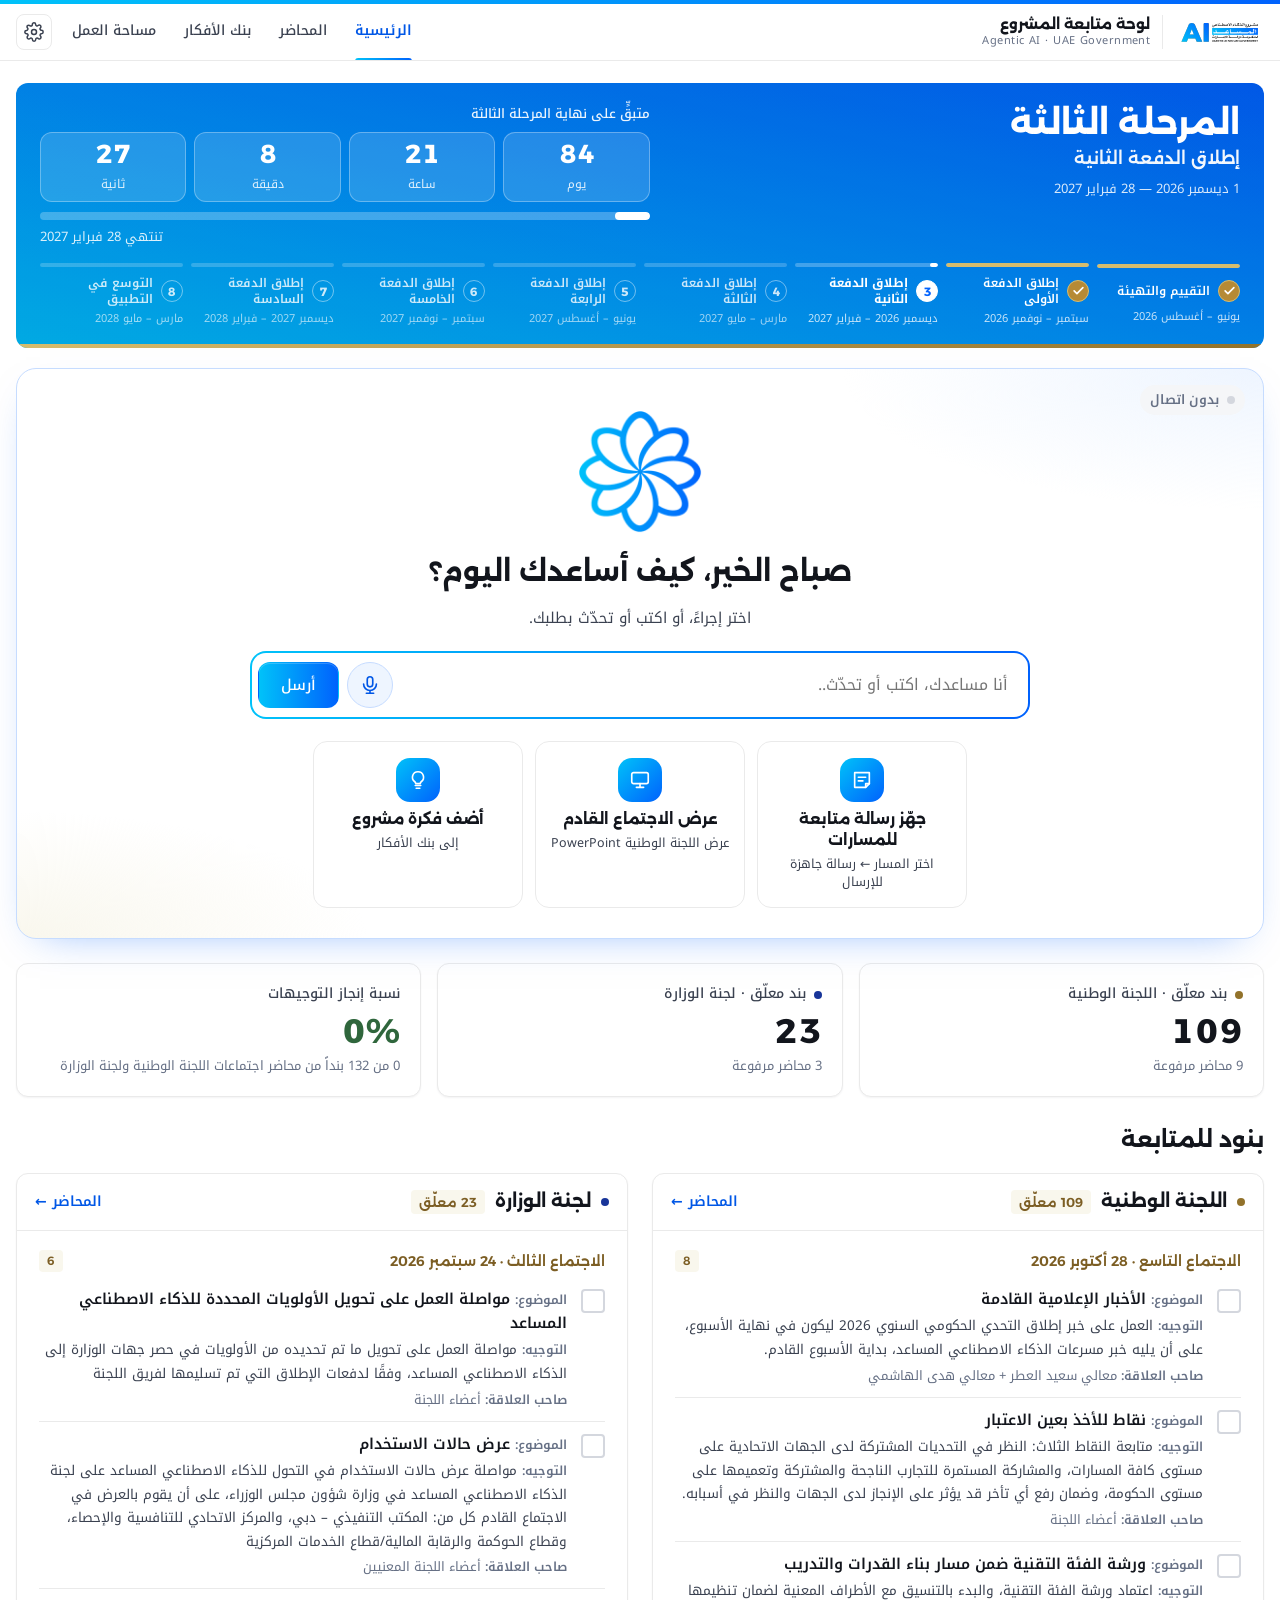
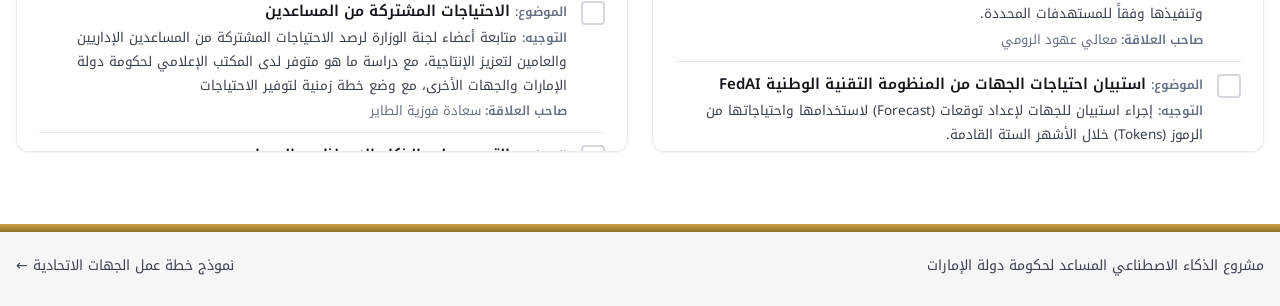
==== commit 77532835: "Hide for now: launches card and news on home, launches and archive tabs Co-Authored-By: Claude Opus " ====
--- a/index.html
+++ b/index.html
@@ -26,8 +26,8 @@
     <nav class="tabs" role="tablist">
       <a href="#dashboard" data-tab="dashboard">الرئيسية</a>
       <a href="#minutes" data-tab="minutes">المحاضر</a>
-      <a href="#launches" data-tab="launches">الإطلاقات</a>
-      <a href="#archive" data-tab="archive">الأرشيف</a>
+      <a href="#launches" data-tab="launches" hidden>الإطلاقات</a>
+      <a href="#archive" data-tab="archive" hidden>الأرشيف</a>
       <a href="#ideas" data-tab="ideas">بنك الأفكار</a>
       <a href="#workspace" data-tab="workspace">مساحة العمل</a>
     </nav>
--- a/assets/app.css
+++ b/assets/app.css
@@ -845,3 +845,6 @@
 #toast[popover]{inset:auto auto calc(24px + env(safe-area-inset-bottom,0px)) 50%;margin:0;border:0;overflow:visible}
 .need{animation:need .5s;border-color:#E5484D!important;box-shadow:0 0 0 3px rgba(229,72,77,.2)!important}
 @keyframes need{20%,60%{transform:translateX(-5px)}40%,80%{transform:translateX(5px)}}
+.pend-body .list>li.leaving{animation:pendleave .32s ease forwards;pointer-events:none}
+@keyframes pendleave{to{opacity:0;transform:translateX(-24px)}}
+.tabs a[hidden]{display:none}
